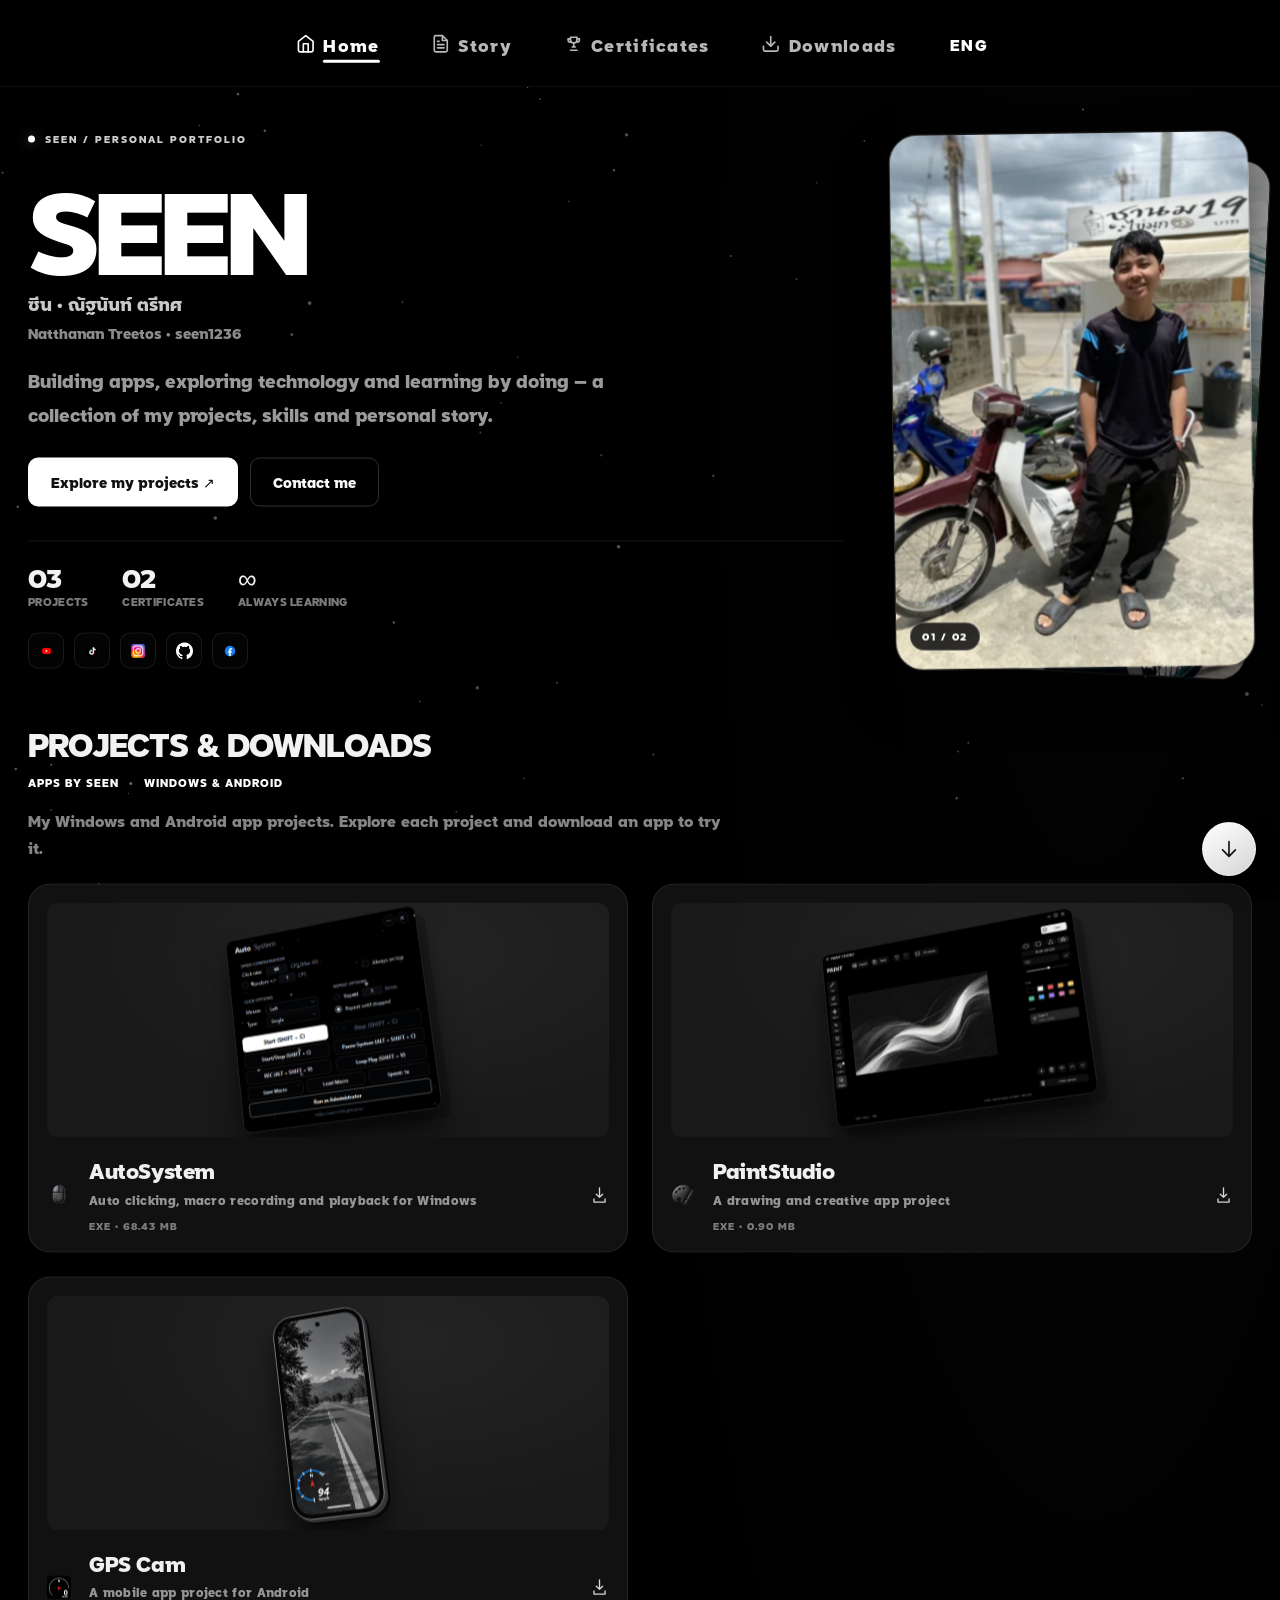
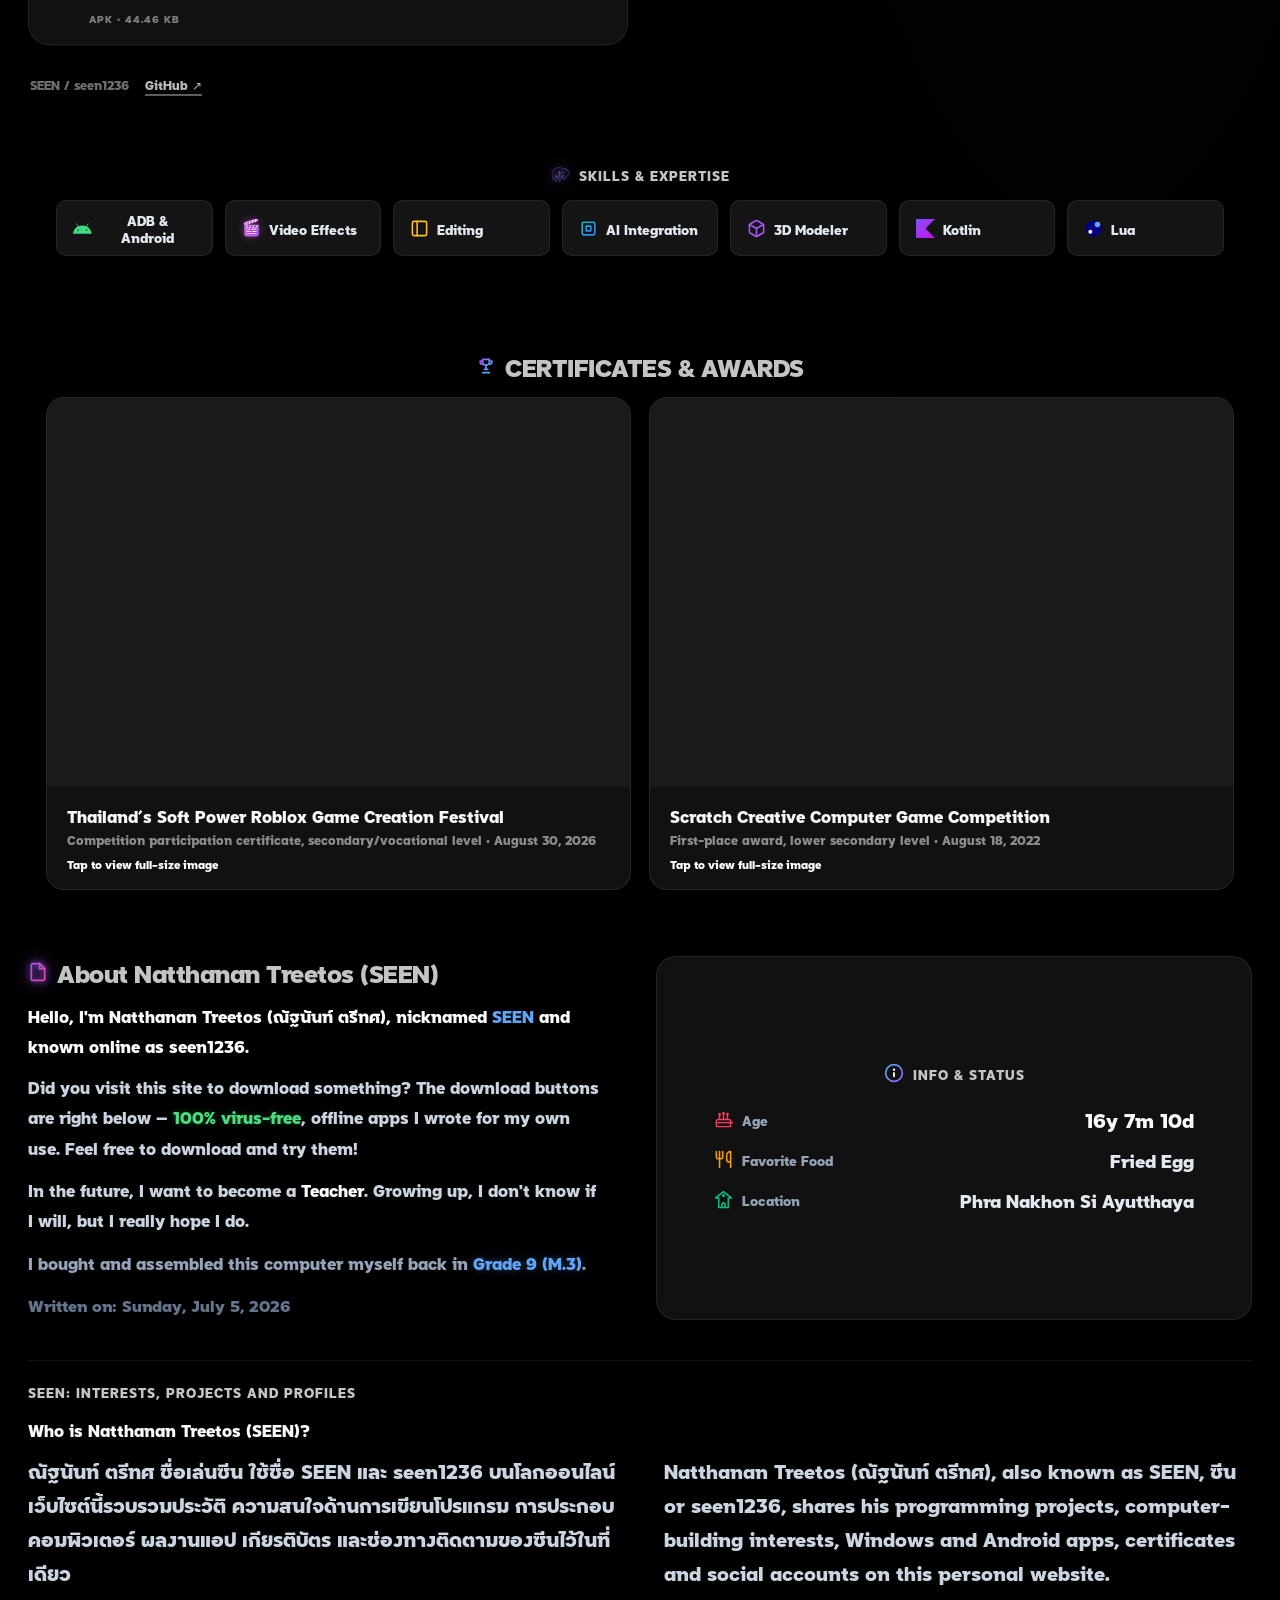
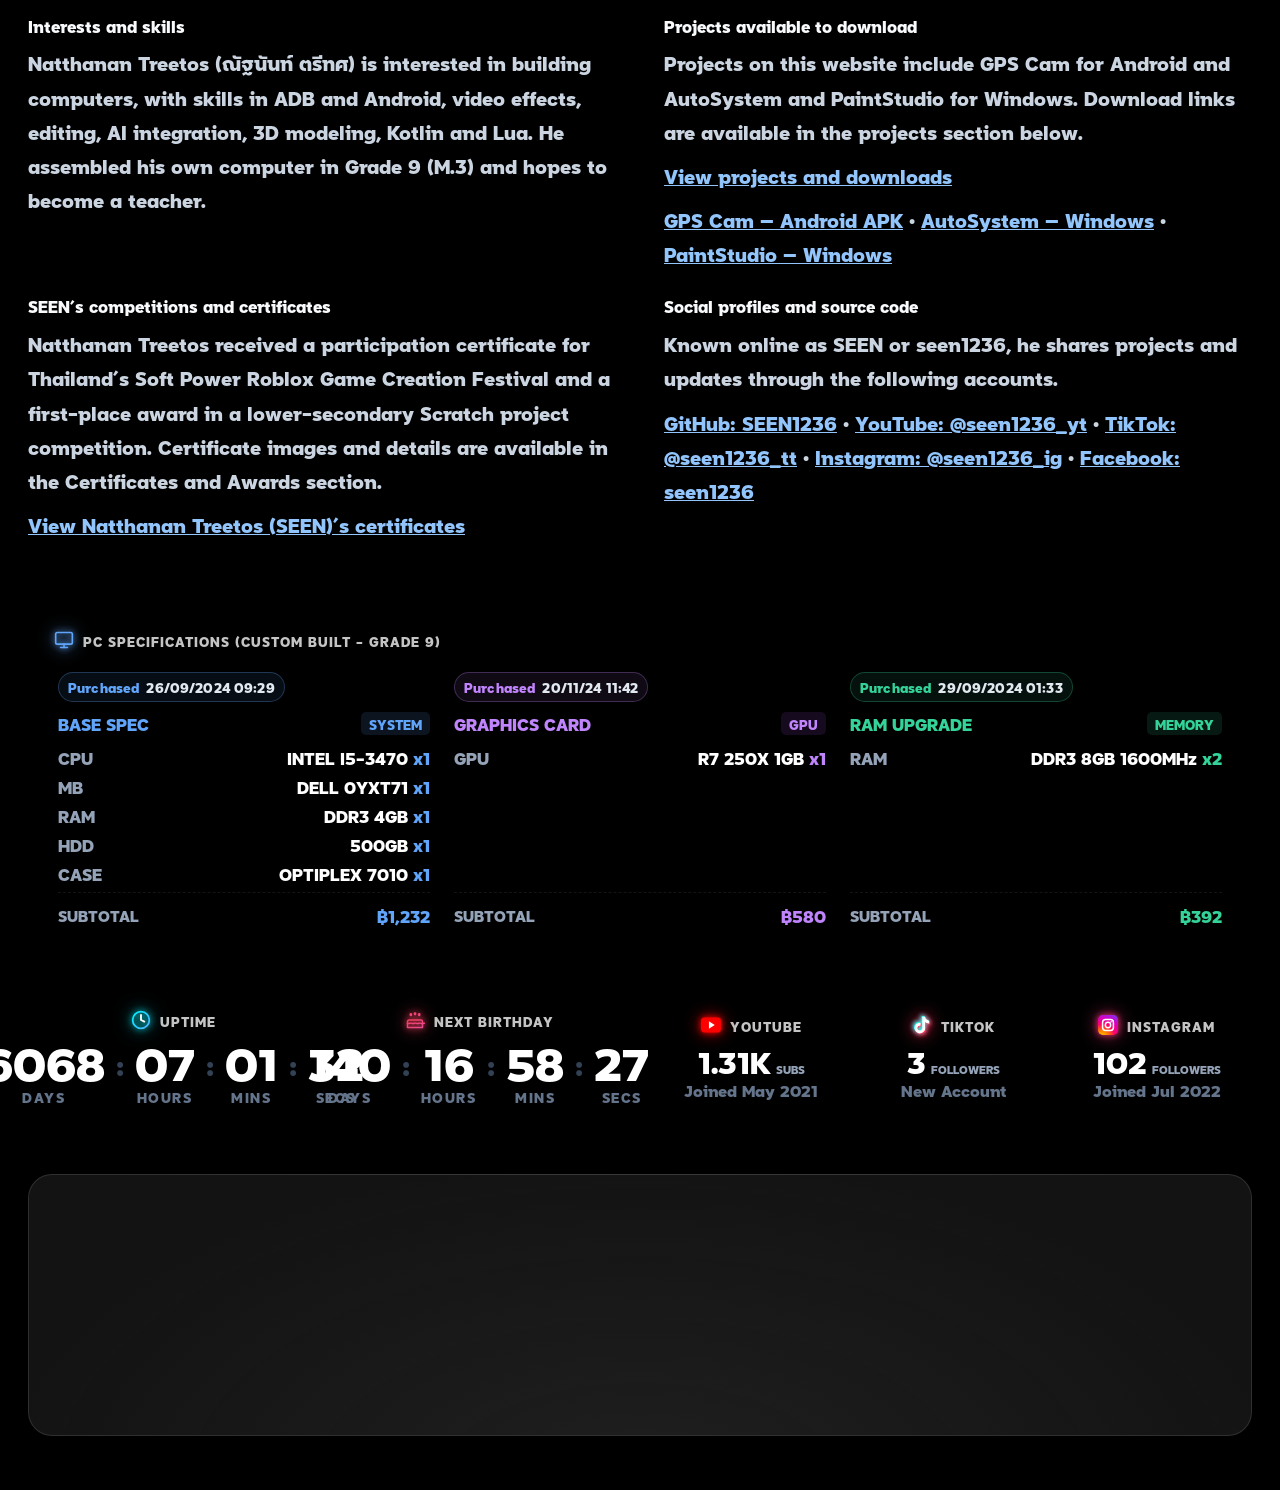
==== index.html @ 104f0c8d "UP" ====
<!DOCTYPE html>
<html lang="th">
<head>
<meta charset="UTF-8">
<meta name="viewport" content="width=device-width,initial-scale=1.0">
<link rel="preload" href="FC-Mittraphap.woff2?fresh=114" as="font" type="font/woff2" crossorigin>
<link rel="preload" href="1778995068748.webp?fresh=114" as="image" type="image/webp" fetchpriority="high">
<script defer src="website-runtime.js?v=shuffle-2500-1"></script>
<script defer src="ui-polish.js?v=site-20261015-3"></script>
<script>
document.documentElement.classList.add('page-loading');
if('scrollRestoration' in history) history.scrollRestoration = 'manual';
// Remove only this website's old preference and cache namespaces.
try{ localStorage.removeItem('user_lang'); }catch(e){}
window.__seenCacheCleanup = (async function(){
    if('serviceWorker' in navigator){
        var workerURL = new URL('sw.js', location.href);
        var registrations = await navigator.serviceWorker.getRegistrations();
        await Promise.all(registrations.map(function(registration){
            var worker = registration.active || registration.waiting || registration.installing;
            if(worker && new URL(worker.scriptURL).pathname === workerURL.pathname){
                // The replacement worker claims old clients, deletes its caches,
                // then unregisters itself. New visitors never install a worker.
                return registration.update().catch(function(){ return registration.unregister(); });
            }
        }));
    }
    if('caches' in window){
        var keys = await caches.keys();
        await Promise.all(keys.filter(function(key){ return /^seen-v\d+$/.test(key); }).map(function(key){ return caches.delete(key); }));
    }
})().catch(function(){});
// Fail open if JavaScript cannot finish: never leave the content invisible.
window.__seenRevealFallback = setTimeout(function(){
    document.documentElement.classList.remove('page-loading');
    document.querySelectorAll('img[data-section-src]').forEach(function(img){
        img.src = img.getAttribute('data-section-src');
        img.removeAttribute('data-section-src');
    });
}, 8000);
</script>
<title>SEEN | ณัฐนันท์ ตรีทศ (Natthanan Treetos / seen1236)</title>
<meta name="description" content="เว็บไซต์ของ SEEN (ซีน / seen1236) — ณัฐนันท์ ตรีทศ (Natthanan Treetos) รวมผลงาน AutoSystem, PaintStudio, GPS Cam เรื่องราว เกียรติบัตร และช่องทางติดตาม">
<meta name="author" content="ณัฐนันท์ ตรีทศ (Natthanan Treetos / SEEN)">
<meta name="robots" content="index,follow,max-image-preview:large">
<meta name="theme-color" content="#000000">
<meta name="application-name" content="SEEN">
<link rel="canonical" href="https://s.jirayu.net/">
<meta property="og:type" content="website">
<meta property="og:url" content="https://s.jirayu.net/">
<meta property="og:locale" content="th_TH">
<meta property="og:locale:alternate" content="en_US">
<meta property="og:title" content="SEEN (ซีน / seen1236) — ณัฐนันท์ ตรีทศ | ผลงานและดาวน์โหลด">
<meta property="og:description" content="เว็บไซต์ของ SEEN (ซีน / seen1236) — ณัฐนันท์ ตรีทศ (Natthanan Treetos) รวมผลงาน AutoSystem, PaintStudio, GPS Cam เรื่องราว เกียรติบัตร และช่องทางติดตาม">
<meta property="og:image" content="https://s.jirayu.net/1778995068748.webp">
<meta property="og:image:alt" content="SEEN (ซีน / seen1236) — ณัฐนันท์ ตรีทศ">
<meta property="og:site_name" content="SEEN">
<meta name="twitter:card" content="summary_large_image">
<meta name="twitter:title" content="SEEN (ซีน / seen1236) — ณัฐนันท์ ตรีทศ | ผลงานและดาวน์โหลด">
<meta name="twitter:description" content="เว็บไซต์ของ SEEN (ซีน / seen1236) — ณัฐนันท์ ตรีทศ (Natthanan Treetos) รวมผลงาน AutoSystem, PaintStudio, GPS Cam เรื่องราว เกียรติบัตร และช่องทางติดตาม">
<meta name="twitter:image" content="https://s.jirayu.net/1778995068748.webp">
<meta name="twitter:image:alt" content="SEEN (ซีน / seen1236) — ณัฐนันท์ ตรีทศ">
<script type="application/ld+json">
{
  "@context": "https://schema.org",
  "@graph": [
    {
      "@type": "WebSite",
      "@id": "https://s.jirayu.net/#website",
      "url": "https://s.jirayu.net/",
      "name": "SEEN",
      "alternateName": ["ซีน", "seen1236"],
      "inLanguage": ["th", "en"],
      "publisher": {"@id": "https://s.jirayu.net/#person"}
    },
    {
      "@type": "ProfilePage",
      "@id": "https://s.jirayu.net/#profile",
      "url": "https://s.jirayu.net/",
      "name": "SEEN (ซีน / seen1236) — ณัฐนันท์ ตรีทศ",
      "inLanguage": ["th", "en"],
      "isPartOf": {"@id": "https://s.jirayu.net/#website"},
      "mainEntity": {"@id": "https://s.jirayu.net/#person"},
      "description": "ประวัติและผลงานของ ณัฐนันท์ ตรีทศ (Natthanan Treetos) หรือซีน SEEN / seen1236 พร้อมแอป Windows และ Android เกียรติบัตร และบัญชีโซเชียล",
      "dateModified": "2026-10-09T19:58:40+07:00",
      "hasPart": {"@id": "https://s.jirayu.net/#works"}
    },
    {
      "@type": "Person",
      "@id": "https://s.jirayu.net/#person",
      "name": "ณัฐนันท์ ตรีทศ",
      "givenName": "ณัฐนันท์",
      "familyName": "ตรีทศ",
      "alternateName": ["Natthanan Treetos", "ซีน", "SEEN", "seen1236"],
      "identifier": "seen1236",
      "url": "https://s.jirayu.net/",
      "image": "https://s.jirayu.net/1778995068748.webp",
      "description": "ผู้สร้างผลงานเขียนโปรแกรมและแอปออฟไลน์ สนใจการประกอบคอมพิวเตอร์และเทคโนโลยี",
      "knowsAbout": ["การประกอบคอมพิวเตอร์", "ADB", "Android", "Video Effects", "Editing", "AI Integration", "3D Modeling", "Kotlin", "Lua"],
      "hasCredential": [
        {"@type":"EducationalOccupationalCredential","name":"Thailand's Soft Power Roblox Game Creation Festival","credentialCategory":"เกียรติบัตรเข้าร่วมการแข่งขัน","dateCreated":"2026-08-30"},
        {"@type":"EducationalOccupationalCredential","name":"การแข่งขันสร้างชิ้นงานด้วยโปรแกรม Scratch งานวันวิทยาศาสตร์ 2565","credentialCategory":"รางวัลชนะเลิศ ระดับชั้นมัธยมศึกษาตอนต้น","dateCreated":"2022-08-18"}
      ],
      "mainEntityOfPage": {"@id": "https://s.jirayu.net/#profile"},
      "sameAs": [
        "https://github.com/SEEN1236",
        "https://www.youtube.com/@seen1236_yt",
        "https://www.tiktok.com/@seen1236_tt",
        "https://www.instagram.com/seen1236_ig/",
        "https://www.facebook.com/seen1236"
      ]
    }
    ,{
      "@type": "ItemList",
      "@id": "https://s.jirayu.net/#works",
      "name": "ผลงานและดาวน์โหลดของ SEEN (ซีน) — ณัฐนันท์ ตรีทศ",
      "numberOfItems": 3,
      "itemListElement": [
        {"@type":"ListItem","position":1,"item":{"@type":"SoftwareApplication","@id":"https://s.jirayu.net/#gps-cam","name":"GPS Cam","url":"https://s.jirayu.net/#gps-cam","operatingSystem":"Android","creator":{"@id":"https://s.jirayu.net/#person"}}},
        {"@type":"ListItem","position":2,"item":{"@type":"SoftwareApplication","@id":"https://s.jirayu.net/#autosystem","name":"AutoSystem","url":"https://s.jirayu.net/#autosystem","operatingSystem":"Windows","creator":{"@id":"https://s.jirayu.net/#person"}}},
        {"@type":"ListItem","position":3,"item":{"@type":"SoftwareApplication","@id":"https://s.jirayu.net/#paintstudio","name":"PaintStudio","url":"https://s.jirayu.net/#paintstudio","operatingSystem":"Windows","creator":{"@id":"https://s.jirayu.net/#person"}}}
      ]
    }
  ]
}
</script>
<link rel="manifest" href="manifest.json?fresh=114">
<link rel="icon" type="image/webp" href="icon-192.webp?fresh=114">
<link rel="apple-touch-icon" href="icon-192.webp?fresh=114">
<link rel="stylesheet" href="site.css?v=shuffle-2500-1">
<noscript><style>img[data-section-src]{display:none!important;}html.page-loading .bento > .item,html.page-loading .bento > .footer{opacity:1;transform:none;pointer-events:auto;}</style></noscript>
<link rel="stylesheet" href="interactions.css?v=site-20261015-3">
<script defer src="section-navigation.js?v=site-20261015-3"></script>
</head>
<body>

<div class="scroll-progress-track" aria-hidden="true"><span class="scroll-progress-bar" id="scroll-progress-bar"></span></div>

<!-- LEFT NAVIGATION BAR (HOME, STORY, DOWNLOADS) -->
<header class="site-header">
<div class="site-header-inner">
<nav class="nav-pill-wrap" id="nav-pill-wrap" aria-label="Main Navigation">
  <button type="button" class="nav-btn active" id="btn-nav-home" onclick="scrollToSection('hero-section')" title="หน้าหลัก">
    <svg viewBox="0 0 24 24" fill="none" stroke-width="2" stroke-linecap="round" stroke-linejoin="round"><path d="M3 9l9-7 9 7v11a2 2 0 0 1-2 2H5a2 2 0 0 1-2-2z"></path><polyline points="9 22 9 12 15 12 15 22"></polyline></svg>
    <span id="t-nav-home" data-i18n="navHome">หน้าหลัก</span>
  </button>
  <button type="button" class="nav-btn" id="btn-nav-story" onclick="scrollToSection('story-section')" title="เรื่องราว">
    <svg viewBox="0 0 24 24" fill="none" stroke-width="2" stroke-linecap="round" stroke-linejoin="round"><path d="M14 2H6a2 2 0 0 0-2 2v16a2 2 0 0 0 2 2h12a2 2 0 0 0 2-2V8z"></path><polyline points="14 2 14 8 20 8"></polyline><line x1="16" y1="13" x2="8" y2="13"></line><line x1="16" y1="17" x2="8" y2="17"></line><polyline points="10 9 9 9 8 9"></polyline></svg>
    <span id="t-nav-story" data-i18n="navStory">เรื่องราว</span>
  </button>
  <button type="button" class="nav-btn nav-btn-cert" id="btn-nav-certificates" onclick="scrollToSection('certificates-section')" title="เกียรติบัตร">
    <svg viewBox="0 0 24 24" fill="none" stroke-width="2" stroke-linecap="round" stroke-linejoin="round"><path d="M8 4h8v3a4 4 0 0 1-8 0V4z"></path><path d="M8 6H5v1a3 3 0 0 0 3 3m8-4h3v1a3 3 0 0 1-3 3M12 11v5m-4 4h8m-6-4h4"></path></svg>
    <span class="nav-cert-label" id="t-nav-certificates" data-i18n="navCertificates">เกียรติบัตร</span>
  </button>
  <button type="button" class="nav-btn" id="btn-nav-dl" onclick="scrollToSection('downloads-section')" title="ดาวน์โหลด">
    <svg viewBox="0 0 24 24" fill="none" stroke-width="2" stroke-linecap="round" stroke-linejoin="round"><path d="M21 15v4a2 2 0 0 1-2 2H5a2 2 0 0 1-2-2v-4"></path><polyline points="7 10 12 15 17 10"></polyline><line x1="12" y1="15" x2="12" y2="3"></line></svg>
    <span id="t-nav-dl" data-i18n="navDownload">ดาวน์โหลด</span>
  </button>
  <span class="nav-active-line" aria-hidden="true"></span>
</nav>

<!-- One button displays the current language and toggles to the other. -->
<div class="lang-switch-wrap" id="lang-switch" role="group" aria-label="Language Selector">
  <button type="button" class="lang-btn active" id="btn-lang-toggle" onclick="toggleLanguage(this)" aria-label="Language: English. Switch to Thai" title="Switch to Thai">ENG</button>
</div>
</div>
</header>
<canvas id="space-stars-canvas" style="position:fixed;top:0;left:0;right:0;bottom:0;width:100%;height:100%;pointer-events:none;z-index:1;" aria-hidden="true"></canvas>
<svg style="position:absolute;width:0;height:0;overflow:hidden;" aria-hidden="true">
<defs>
<linearGradient id="uptime-grad" x1="0%" y1="0%" x2="100%" y2="100%"><stop offset="0%" stop-color="#00f2fe"/><stop offset="100%" stop-color="#4facfe"/></linearGradient>
<linearGradient id="bday-grad" x1="0%" y1="0%" x2="100%" y2="100%"><stop offset="0%" stop-color="#f43f5e"/><stop offset="100%" stop-color="#ec4899"/></linearGradient>
<linearGradient id="skills-grad" x1="0%" y1="0%" x2="100%" y2="100%"><stop offset="0%" stop-color="#a855f7"/><stop offset="100%" stop-color="#38bdf8"/></linearGradient>
<linearGradient id="dl-hdr-grad" x1="0%" y1="0%" x2="100%" y2="100%"><stop offset="0%" stop-color="#00f2fe"/><stop offset="100%" stop-color="#10b981"/></linearGradient>
<linearGradient id="note-grad" x1="0%" y1="0%" x2="100%" y2="100%"><stop offset="0%" stop-color="#a855f7"/><stop offset="100%" stop-color="#ec4899"/></linearGradient>
<linearGradient id="info-hdr-grad" x1="0%" y1="0%" x2="100%" y2="100%"><stop offset="0%" stop-color="#38bdf8"/><stop offset="100%" stop-color="#a855f7"/></linearGradient>
<linearGradient id="vfx-grad" x1="0%" y1="0%" x2="100%" y2="100%"><stop offset="0%" stop-color="#ec4899"/><stop offset="100%" stop-color="#8b5cf6"/></linearGradient>
<linearGradient id="ai-grad" x1="0%" y1="0%" x2="100%" y2="100%"><stop offset="0%" stop-color="#06b6d4"/><stop offset="100%" stop-color="#3b82f6"/></linearGradient>
<linearGradient id="kotlin-grad" x1="0%" y1="0%" x2="100%" y2="100%"><stop offset="0%" stop-color="#7F52FF"/><stop offset="100%" stop-color="#C711E1"/></linearGradient>
<radialGradient id="ig-stat-grad" cx="20%" cy="110%" r="130%"><stop offset="0%" stop-color="#ffd600"/><stop offset="25%" stop-color="#ff7a00"/><stop offset="50%" stop-color="#ff0169"/><stop offset="75%" stop-color="#d300c5"/><stop offset="100%" stop-color="#7638fa"/></radialGradient>
</defs>
</svg>

<main class="bento" aria-label="SEEN Portfolio">
<!-- 1. PROFILE HERO -->
<div class="item col-4 profile-card portfolio-hero" id="hero-section">
<div class="profile-wrap">
<div class="avatar" role="button" tabindex="0" aria-label="ดูภาพโปรไฟล์ขนาดเต็ม" onclick="openAvatar()" onkeydown="if(event.key==='Enter'||event.key===' '){event.preventDefault();openAvatar();}">
<img class="avatar-slide active" src="1778995068748.webp?fresh=114" alt="ณัฐนันท์ ตรีทศ (SEEN / seen1236) — Natthanan Treetos" width="360" height="480" fetchpriority="high" decoding="async">
<img class="avatar-slide" src="1781878817675.webp?fresh=114" alt="ภาพโปรไฟล์อีกภาพของ ณัฐนันท์ ตรีทศ (ซีน)" width="360" height="480" fetchpriority="low" decoding="async">
</div>
<div class="profile-info">
<p class="portfolio-eyebrow"><span class="portfolio-status-dot" aria-hidden="true"></span> SEEN / PERSONAL PORTFOLIO</p>
<h1>SEEN <span class="profile-name" lang="th">ซีน · ณัฐนันท์ ตรีทศ</span><span class="profile-name" lang="en">Natthanan Treetos · seen1236</span></h1>
<div class="sub" lang="en">Natthanan <span>Treetos</span></div>
<p class="profile-handle">@seen1236</p>
<p class="portfolio-intro" data-i18n="portfolioIntro">สร้างแอป ทดลองเทคโนโลยี และเรียนรู้ผ่านการลงมือทำ — รวมผลงาน ทักษะ และเรื่องราวของผมไว้ที่นี่</p>
<div class="portfolio-actions"><a href="#downloads-section" data-i18n="portfolioWorkAction">ดูผลงานของผม ↗</a><a href="#contact-section" data-i18n="portfolioContactAction">ติดต่อผม</a></div>
<div class="portfolio-facts"><span><strong>03</strong><small data-i18n="portfolioProjectsLabel">โปรเจกต์</small></span><span><strong>02</strong><small data-i18n="portfolioAwardsLabel">เกียรติบัตร</small></span><span><strong>∞</strong><small data-i18n="portfolioLearningLabel">เรียนรู้เสมอ</small></span></div>
</div>
<div class="social-strip">
<div class="social-row">
<a class="social-link" href="https://www.youtube.com/@seen1236_yt" target="_blank" rel="me noopener noreferrer" title="YouTube @seen1236_yt"><img src="youtube.webp?fresh=114" alt="YouTube @seen1236_yt" width="24" height="24" decoding="async"></a>
<a class="social-link" href="https://www.tiktok.com/@seen1236_tt" target="_blank" rel="me noopener noreferrer" title="TikTok @seen1236_tt"><img src="tiktok.webp?fresh=114" alt="TikTok @seen1236_tt" width="24" height="24" decoding="async"></a>
<a class="social-link" href="https://www.instagram.com/seen1236_ig/" target="_blank" rel="me noopener noreferrer" title="Instagram @seen1236_ig"><img src="Instagram.webp?fresh=114" alt="Instagram @seen1236_ig" width="24" height="24" decoding="async"></a>
</div>
<div class="social-row">
<a class="social-link" href="https://github.com/SEEN1236" target="_blank" rel="me noopener noreferrer" title="GitHub SEEN1236"><img src="github.webp?fresh=114" alt="GitHub SEEN1236" width="24" height="24" decoding="async"></a>
<a class="social-link" href="https://www.facebook.com/seen1236" target="_blank" rel="me noopener noreferrer" title="Facebook seen1236"><img src="facebook.webp?fresh=114" alt="Facebook seen1236" width="24" height="24" decoding="async"></a>
</div>
</div>
</div>
</div>

<!-- 2. INFO & STATUS -->
<div class="item col-2" id="info-section" style="justify-content:center;">
<h2 class="item-label">
<svg viewBox="0 0 24 24" fill="none" stroke-width="2" stroke-linecap="round" stroke-linejoin="round">
<circle cx="12" cy="12" r="10" stroke="url(#info-hdr-grad)"></circle>
<line x1="12" y1="16" x2="12" y2="12" stroke="#fff" stroke-width="2.2"></line>
<line x1="12" y1="8" x2="12.01" y2="8" stroke="#fff" stroke-width="2.8"></line>
</svg>
<span id="t-info-hdr">INFO & STATUS</span>
</h2>
<div class="bio-list">
<div class="bio-item">
<span class="bio-key">
<svg viewBox="0 0 24 24" fill="none" stroke="#f43f5e" stroke-width="1.8" stroke-linecap="round" stroke-linejoin="round">
<path d="M3 21h18v-7a2 2 0 0 0-2-2H5a2 2 0 0 0-2 2v7z"/>
<path d="M3 16c2 1 3.5-1 5.5 0s3.5-1 5.5 0 3.5-1 5.5 0 3.5-1 4.5 0"/>
<line x1="7" y1="12" x2="7" y2="7"/>
<line x1="12" y1="12" x2="12" y2="6"/>
<line x1="17" y1="12" x2="17" y2="7"/>
<path d="M7 4.5c.5 0 .8.3.8.8 0 .8-.8 1.4-.8 1.4s-.8-.6-.8-1.4c0-.5.3-.8.8-.8z" fill="#f43f5e"/>
<path d="M12 3.5c.5 0 .8.3.8.8 0 .8-.8 1.4-.8 1.4s-.8-.6-.8-1.4c0-.5.3-.8.8-.8z" fill="#f43f5e"/>
<path d="M17 4.5c.5 0 .8.3.8.8 0 .8-.8 1.4-.8 1.4s-.8-.6-.8-1.4c0-.5.3-.8.8-.8z" fill="#f43f5e"/>
</svg>
<span id="t-age-lbl">Age</span>
</span>
<span class="val" id="my-age">16y</span>
</div>
<div class="bio-item">
<span class="bio-key">
<svg viewBox="0 0 24 24" fill="none" stroke="#f59e0b" stroke-width="2" stroke-linecap="round" stroke-linejoin="round"><path d="M3 2v7c0 1.1.9 2 2 2h4a2 2 0 0 0 2-2V2"></path><path d="M7 2v20"></path><path d="M21 15V2v0a5 5 0 0 0-5 5v6c0 1.1.9 2 2 2h3Zm0 0v7"></path></svg>
<span id="t-food-lbl">Food</span>
</span>
<span class="val status-val" id="t-food-val">Fried Egg</span>
</div>
<div class="bio-item">
<span class="bio-key">
<svg viewBox="0 0 24 24" fill="none" stroke="#10b981" stroke-width="2" stroke-linecap="round" stroke-linejoin="round"><path d="M14 22v-4a2 2 0 0 0-2-2v0a2 2 0 0 0-2 2v4"></path><path d="M18 10h4L12 2 2 10h4v12h12V10z"></path><circle cx="12" cy="7" r="1"></circle></svg>
<span id="t-present-lbl">Present</span>
</span>
<span class="val status-val" id="t-present-val">
พระนครศรีอยุธยา
</span>
</div>
</div>
</div>

<!-- 3. UPTIME & NEXT BIRTHDAY -->
<div class="item col-4" id="personal-status-section">
<div class="timers-wrapper">
<div class="timer-block">
<div class="item-label" style="justify-content:center;margin-bottom:8px;">
<svg class="uptime-icon" viewBox="0 0 24 24" fill="none" stroke-width="2.2" stroke-linecap="round" stroke-linejoin="round">
<circle cx="12" cy="12" r="10" stroke="url(#uptime-grad)"></circle>
<polyline points="12 6 12 12 16 14" stroke="#fff" stroke-width="2.2"></polyline>
</svg>
<span id="t-uptime-hdr">UPTIME</span>
</div>
<div class="timer-grid">
<div class="timer-unit"><div class="timer-num" id="u-days">0000</div><div class="timer-label" data-i18n="days">DAYS</div></div>
<div class="timer-sep">:</div>
<div class="timer-unit"><div class="timer-num" id="u-hours">00</div><div class="timer-label" data-i18n="hours">HOURS</div></div>
<div class="timer-sep">:</div>
<div class="timer-unit"><div class="timer-num" id="u-mins">00</div><div class="timer-label" data-i18n="mins">MINS</div></div>
<div class="timer-sep">:</div>
<div class="timer-unit"><div class="timer-num" id="u-secs">00</div><div class="timer-label" data-i18n="secs">SECS</div></div>
</div>
</div>

<div class="timer-block">
<div class="item-label" style="justify-content:center;margin-bottom:8px;">
<svg class="bday-icon" viewBox="0 0 24 24" fill="none" stroke="url(#bday-grad)" stroke-width="1.8" stroke-linecap="round" stroke-linejoin="round">
<path d="M3 21h18v-7a2 2 0 0 0-2-2H5a2 2 0 0 0-2 2v7z"/>
<path d="M3 16c2 1 3.5-1 5.5 0s3.5-1 5.5 0 3.5-1 5.5 0 3.5-1 4.5 0"/>
<line x1="7" y1="12" x2="7" y2="7"/>
<line x1="12" y1="12" x2="12" y2="6"/>
<line x1="17" y1="12" x2="17" y2="7"/>
<path d="M7 4.5c.5 0 .8.3.8.8 0 .8-.8 1.4-.8 1.4s-.8-.6-.8-1.4c0-.5.3-.8.8-.8z" fill="url(#bday-grad)"/>
<path d="M12 3.5c.5 0 .8.3.8.8 0 .8-.8 1.4-.8 1.4s-.8-.6-.8-1.4c0-.5.3-.8.8-.8z" fill="url(#bday-grad)"/>
<path d="M17 4.5c.5 0 .8.3.8.8 0 .8-.8 1.4-.8 1.4s-.8-.6-.8-1.4c0-.5.3-.8.8-.8z" fill="url(#bday-grad)"/>
</svg>
<span id="t-bday-hdr">NEXT BIRTHDAY</span>
</div>
<div class="timer-grid">
<div class="timer-unit"><div class="timer-num" id="b-days">000</div><div class="timer-label">DAYS</div></div>
<div class="timer-sep">:</div>
<div class="timer-unit"><div class="timer-num" id="b-hours">00</div><div class="timer-label">HOURS</div></div>
<div class="timer-sep">:</div>
<div class="timer-unit"><div class="timer-num" id="b-mins">00</div><div class="timer-label">MINS</div></div>
<div class="timer-sep">:</div>
<div class="timer-unit"><div class="timer-num" id="b-secs">00</div><div class="timer-label">SECS</div></div>
</div>
</div>
</div>
</div>

<!-- 4. SKILLS & EXPERTISE -->
<div class="item col-4" id="skills-section">
<div class="item-label">
<svg class="skills-icon" viewBox="5.5 -0.5 72.5 72.5" fill="none" style="width:19px;height:19px;">
<path fill="url(#skills-grad)" fill-rule="evenodd" d="M 54.50,41.00 L 53.00,40.75 L 51.50,40.00 L 50.75,40.00 L 50.25,40.25 L 49.75,41.25 L 48.50,42.50 L 47.75,43.00 L 47.00,43.25 L 46.50,43.25 L 45.75,43.00 L 44.50,42.25 L 44.50,42.75 L 44.00,43.75 L 43.50,45.75 L 42.50,47.00 L 42.50,48.75 L 42.75,52.00 L 42.50,58.50 L 43.00,59.00 L 43.50,58.50 L 43.25,49.25 L 43.50,48.50 L 44.25,47.00 L 44.50,46.75 L 44.75,46.75 L 46.50,45.50 L 48.25,43.75 L 49.50,43.50 L 50.00,43.25 L 50.75,42.50 L 51.75,42.25 L 55.00,42.25 L 55.00,41.50 Z M 45.25,38.00 L 44.25,38.00 L 43.75,38.75 L 44.00,40.25 L 44.25,40.50 L 44.25,41.00 L 45.00,40.75 L 45.00,40.00 L 45.50,39.00 Z M 52.75,36.25 L 51.75,36.50 L 51.50,37.25 L 52.00,39.00 L 52.50,38.50 L 53.00,37.25 Z M 23.75,33.50 L 23.25,33.75 L 23.50,40.00 L 23.00,40.50 L 21.75,41.00 L 16.25,41.25 L 16.25,42.25 L 16.75,42.75 L 17.50,42.75 L 18.50,42.25 L 22.25,42.25 L 23.50,42.50 L 24.50,43.25 L 25.00,43.25 L 25.50,43.50 L 27.00,44.75 L 27.75,46.00 L 26.75,46.75 L 24.25,46.75 L 23.25,46.25 L 22.25,46.50 L 22.25,47.00 L 22.50,47.25 L 22.75,48.25 L 28.75,48.00 L 29.75,48.25 L 31.00,49.25 L 31.25,49.75 L 30.75,57.00 L 31.75,58.50 L 32.25,58.00 L 32.00,55.00 L 32.25,50.75 L 31.75,49.75 L 31.75,49.00 L 32.25,48.00 L 32.25,47.50 L 31.50,46.25 L 31.00,45.75 L 27.75,43.75 L 25.25,41.50 L 24.50,40.00 L 24.50,36.50 L 25.00,35.75 L 25.00,34.75 L 24.75,34.25 Z M 58.25,28.75 L 58.50,29.25 L 59.50,29.00 L 59.00,28.75 Z M 50.25,19.75 L 49.00,20.00 L 49.50,23.00 L 49.50,26.25 L 48.75,28.00 L 44.50,31.25 L 42.75,32.00 L 40.50,34.25 L 39.50,34.25 L 38.50,33.50 L 38.25,28.00 L 40.25,26.50 L 42.50,26.25 L 42.50,25.75 L 41.00,24.50 L 40.00,24.75 L 38.75,24.00 L 38.25,21.25 L 37.00,21.25 L 36.75,22.25 L 37.25,23.00 L 37.00,26.25 L 37.75,27.75 L 37.75,28.75 L 37.25,29.25 L 35.25,29.25 L 33.50,28.25 L 33.00,27.25 L 32.00,26.75 L 28.50,27.50 L 29.00,28.00 L 31.50,28.50 L 32.75,29.50 L 34.50,30.25 L 36.75,32.00 L 37.75,33.50 L 37.25,34.75 L 37.25,36.50 L 38.00,38.75 L 38.00,39.75 L 37.50,40.25 L 35.00,40.50 L 34.25,39.50 L 32.25,39.25 L 31.00,39.50 L 30.50,40.00 L 33.75,41.00 L 37.75,44.50 L 37.25,62.25 L 37.75,62.75 L 38.50,62.50 L 38.50,45.50 L 38.25,43.75 L 38.50,41.00 L 38.00,39.50 L 38.75,37.00 L 43.50,33.25 L 44.75,32.75 L 47.75,30.25 L 49.50,29.50 L 50.75,28.50 L 57.75,28.50 L 58.00,27.00 L 59.50,26.75 L 59.50,26.25 L 58.50,26.25 L 57.75,27.00 L 51.75,27.00 L 51.00,26.75 L 50.25,26.00 L 50.25,23.25 L 50.75,21.75 L 50.75,20.25 Z M 37.00,18.50 L 37.00,19.00 L 38.00,18.75 Z M 72.25,22.25 L 69.50,19.75 L 64.50,17.25 L 59.50,12.25 L 55.00,10.75 L 46.75,11.75 L 41.75,9.25 L 39.25,8.75 L 28.00,9.25 L 27.00,10.25 L 25.25,10.50 L 21.50,12.50 L 18.25,15.25 L 14.00,20.75 L 11.25,23.25 L 9.00,27.50 L 8.50,32.50 L 10.25,37.50 L 10.25,39.75 L 9.25,42.50 L 9.50,46.50 L 11.50,50.00 L 14.50,52.50 L 17.00,53.25 L 21.25,58.75 L 24.00,60.25 L 27.50,60.25 L 27.75,59.25 L 24.75,59.00 L 21.75,57.50 L 18.25,52.00 L 15.00,51.25 L 11.75,48.50 L 10.00,44.75 L 10.25,40.75 L 11.75,38.25 L 10.25,36.25 L 9.50,30.00 L 10.25,26.50 L 15.25,21.25 L 18.25,17.00 L 22.25,13.50 L 29.00,10.25 L 40.25,10.25 L 46.75,13.25 L 49.75,13.00 L 52.25,12.00 L 58.50,13.25 L 64.50,19.25 L 66.00,19.50 L 70.50,22.25 L 72.75,24.50 L 73.75,26.75 L 73.75,30.75 L 72.50,34.50 L 69.25,37.75 L 67.75,38.25 L 65.00,43.50 L 57.25,49.50 L 54.00,50.25 L 53.00,51.25 L 47.25,51.50 L 47.50,52.50 L 53.00,52.50 L 54.25,51.50 L 56.25,51.25 L 59.75,49.50 L 65.25,44.50 L 68.00,39.75 L 72.25,36.75 L 74.00,34.00 L 74.25,31.50 L 75.00,30.50 L 74.00,25.25 Z"/>
</svg>
<span id="t-skills-hdr">SKILLS & EXPERTISE</span>
</div>
<div class="tag-list">
<div class="tag">
<svg viewBox="0 0 24 24" fill="#3DDC84"><path d="M17.523 15.3414c-.5511 0-.9993-.4486-.9993-.9997s.4482-.9993.9993-.9993c.551 0 .9993.4482.9993.9993.0001.5511-.4482.9997-.9993.9997m-11.046 0c-.5511 0-.9993-.4486-.9993-.9997s.4482-.9993.9993-.9993c.5511 0 .9993.4482.9993.9993 0 .5511-.4482.9997-.9993.9997m11.4045-6.02l1.9973-3.4592a.416.416 0 00-.1521-.5676.416.416 0 00-.5676.1521l-2.0223 3.503C15.5896 8.411 13.849 8.125 12 8.125c-1.849 0-3.5896.286-5.1368.8247L4.8409 5.4467a.4161.4161 0 00-.5677-.1521.4157.4157 0 00-.1521.5676l1.9973 3.4592C2.6889 11.1867.3432 14.6589 0 18.761h24c-.3432-4.1021-2.6889-7.5743-6.1185-9.4396"/></svg>
ADB & Android
</div>
<div class="tag">
<svg viewBox="0 0 24 24" fill="none" style="filter:drop-shadow(0 0 4px rgba(217,70,239,0.5));">
<defs>
<linearGradient id="clapper-body-grad" x1="0" y1="0" x2="1" y2="1">
<stop offset="0%" stop-color="#d946ef"/>
<stop offset="100%" stop-color="#9333ea"/>
</linearGradient>
<linearGradient id="clapper-arm-grad" x1="0" y1="0" x2="1" y2="0">
<stop offset="0%" stop-color="#c026d3"/>
<stop offset="100%" stop-color="#e879f9"/>
</linearGradient>
</defs>
<rect x="3.5" y="10" width="17" height="11.5" rx="2" fill="url(#clapper-body-grad)" stroke="#f0abfc" stroke-width="0.8"/>
<line x1="6" y1="13" x2="10" y2="13" stroke="#ffffff" stroke-width="1.1" stroke-linecap="round"/>
<line x1="12" y1="13" x2="18" y2="13" stroke="#ffffff" stroke-width="1.1" stroke-linecap="round"/>
<line x1="6" y1="15.8" x2="11" y2="15.8" stroke="#ffffff" stroke-width="1.1" stroke-linecap="round"/>
<line x1="13" y1="15.8" x2="18" y2="15.8" stroke="#ffffff" stroke-width="1.1" stroke-linecap="round"/>
<line x1="6" y1="18.6" x2="18" y2="18.6" stroke="#ffffff" stroke-width="1.1" stroke-linecap="round"/>
<rect x="3" y="7.8" width="18" height="3" rx="0.8" fill="#9333ea" stroke="#f0abfc" stroke-width="0.6"/>
<path d="M7.5 7.8l-2 3M11.5 7.8l-2 3M15.5 7.8l-2 3M19.5 7.8l-2 3" stroke="#ffffff" stroke-width="1.2" stroke-linecap="round"/>
<g transform="rotate(-18 3.5 7.8)">
<rect x="3" y="4.8" width="18" height="3" rx="0.8" fill="url(#clapper-arm-grad)" stroke="#f0abfc" stroke-width="0.6"/>
<path d="M7.5 4.8l-2 3M11.5 4.8l-2 3M15.5 4.8l-2 3M19.5 4.8l-2 3" stroke="#ffffff" stroke-width="1.2" stroke-linecap="round"/>
<circle cx="4.5" cy="6.3" r="0.7" fill="#ffffff"/>
</g>
</svg>
Video Effects
</div>
<div class="tag">
<svg viewBox="0 0 24 24" fill="none" stroke="#fbbf24" stroke-width="2" stroke-linecap="round" stroke-linejoin="round"><rect x="3" y="3" width="18" height="18" rx="2" ry="2"></rect><line x1="9" y1="3" x2="9" y2="21"></line></svg>
Editing
</div>
<div class="tag">
<svg viewBox="0 0 24 24" fill="none" stroke="url(#ai-grad)" stroke-width="2" stroke-linecap="round" stroke-linejoin="round"><rect x="4" y="4" width="16" height="16" rx="2" ry="2"></rect><rect x="9" y="9" width="6" height="6"></rect><line x1="9" y1="1" x2="9" y2="4"></line><line x1="15" y1="1" x2="15" y2="4"></line><line x1="9" y1="20" x2="9" y2="23"></line><line x1="15" y1="20" x2="15" y2="23"></line><line x1="20" y1="9" x2="23" y2="9"></line><line x1="20" y1="14" x2="23" y2="14"></line><line x1="1" y1="9" x2="4" y2="9"></line><line x1="1" y1="14" x2="4" y2="14"></line></svg>
AI Integration
</div>
<div class="tag">
<svg viewBox="0 0 24 24" fill="none" stroke="#a855f7" stroke-width="2" stroke-linecap="round" stroke-linejoin="round"><path d="M21 16V8a2 2 0 0 0-1-1.73l-7-4a2 2 0 0 0-2 0l-7 4A2 2 0 0 0 3 8v8a2 2 0 0 0 1 1.73l7 4a2 2 0 0 0 2 0l7-4A2 2 0 0 0 21 16z"></path><polyline points="3.27 6.96 12 12.01 20.73 6.96"></polyline><line x1="12" y1="22.08" x2="12" y2="12"></line></svg>
3D Modeler
</div>
<div class="tag">
<svg viewBox="0 0 24 24" fill="none"><path d="M24 24H0V0h24L12 12Z" fill="url(#kotlin-grad)"/></svg>
Kotlin
</div>
<div class="tag">
<svg viewBox="0 0 24 24" fill="none"><circle cx="12" cy="12" r="10" fill="#000080" /><circle cx="17" cy="7" r="3.5" fill="#60a5fa" /><circle cx="8" cy="16" r="2.5" fill="#ffffff" /></svg>
Lua
</div>
</div>
</div>

<!-- 5. SOCIAL STATS ROW -->
<div class="col-4" id="social-section">
<div class="social-stats-grid">
<div class="item" style="padding:18px 12px;" role="button" tabindex="0" onclick="openLink('https://www.youtube.com/@seen1236_yt')" onkeydown="if(event.key==='Enter')openLink('https://www.youtube.com/@seen1236_yt')" title="ไปที่ YouTube @seen1236_yt">
<div class="stat-row">
<div class="item-label" style="justify-content:center;margin-bottom:8px;">
<svg width="22" height="17" viewBox="0 0 24 18" style="filter:drop-shadow(0 0 3px #FF0000) drop-shadow(0 0 8px rgba(255,0,0,0.6));"><rect width="24" height="18" rx="4.5" fill="#FF0000"/><polygon points="9.5,4.5 16.5,9 9.5,13.5" fill="#FFFFFF"/></svg>
YOUTUBE
</div>
<div class="stat-big">1.31K<span class="unit">SUBS</span></div>
<div class="stat-sub">Joined May 2021</div>
</div>
</div>

<div class="item" style="padding:18px 12px;" role="button" tabindex="0" onclick="openLink('https://www.tiktok.com/@seen1236_tt')" onkeydown="if(event.key==='Enter')openLink('https://www.tiktok.com/@seen1236_tt')" title="ไปที่ TikTok @seen1236_tt">
<div class="stat-row">
<div class="item-label" style="justify-content:center;margin-bottom:8px;">
<svg width="22" height="22" viewBox="0 0 24 24" style="filter:drop-shadow(-1px -1px 2px #25F4EE) drop-shadow(1px 1px 2px #FE2C55) drop-shadow(0 0 8px rgba(254,44,85,0.6));">
<path fill="#25F4EE" d="M19.59 6.69a4.83 4.83 0 0 1-3.77-4.25V2h-3.45v13.67a2.89 2.89 0 0 1-5.2 1.74 2.89 2.89 0 0 1 2.31-4.64 2.93 2.93 0 0 1 .88.13V9.4a6.84 6.84 0 0 0-1-.05A6.33 6.33 0 0 0 5 20.1a6.34 6.34 0 0 0 10.86-4.43v-7a8.16 8.16 0 0 0 4.77 1.52v-3.4a4.85 4.85 0 0 1-1.04-.1z" transform="translate(-0.8, -0.8)"/>
<path fill="#FE2C55" d="M19.59 6.69a4.83 4.83 0 0 1-3.77-4.25V2h-3.45v13.67a2.89 2.89 0 0 1-5.2 1.74 2.89 2.89 0 0 1 2.31-4.64 2.93 2.93 0 0 1 .88.13V9.4a6.84 6.84 0 0 0-1-.05A6.33 6.33 0 0 0 5 20.1a6.34 6.34 0 0 0 10.86-4.43v-7a8.16 8.16 0 0 0 4.77 1.52v-3.4a4.85 4.85 0 0 1-1.04-.1z" transform="translate(0.8, 0.8)"/>
<path fill="#FFFFFF" d="M19.59 6.69a4.83 4.83 0 0 1-3.77-4.25V2h-3.45v13.67a2.89 2.89 0 0 1-5.2 1.74 2.89 2.89 0 0 1 2.31-4.64 2.93 2.93 0 0 1 .88.13V9.4a6.84 6.84 0 0 0-1-.05A6.33 6.33 0 0 0 5 20.1a6.34 6.34 0 0 0 10.86-4.43v-7a8.16 8.16 0 0 0 4.77 1.52v-3.4a4.85 4.85 0 0 1-1.04-.1z"/>
</svg>
TIKTOK
</div>
<div class="stat-big">3<span class="unit" data-i18n="followers">FOLLOWERS</span></div>
<div class="stat-sub" id="t-tt-sub">New Account</div>
</div>
</div>

<div class="item" style="padding:18px 12px;" role="button" tabindex="0" onclick="openLink('https://www.instagram.com/seen1236_ig/')" onkeydown="if(event.key==='Enter')openLink('https://www.instagram.com/seen1236_ig/')" title="ไปที่ Instagram seen1236_ig">
<div class="stat-row">
<div class="item-label" style="justify-content:center;margin-bottom:8px;">
<svg width="22" height="22" viewBox="0 0 24 24" style="filter:drop-shadow(0 0 3px #E1306C) drop-shadow(0 0 8px rgba(225,48,108,0.6));">
<rect width="24" height="24" rx="6" fill="url(#ig-stat-grad)"/>
<rect x="5.5" y="5.5" width="13" height="13" rx="3.5" stroke="#ffffff" stroke-width="1.8" fill="none"/>
<circle cx="12" cy="12" r="3.2" stroke="#ffffff" stroke-width="1.8" fill="none"/>
<circle cx="15.8" cy="8.2" r="0.9" fill="#ffffff"/>
</svg>
INSTAGRAM
</div>
<div class="stat-big">102<span class="unit">FOLLOWERS</span></div>
<div class="stat-sub" id="t-ig-sub">Joined Jul 2022</div>
</div>
</div>
</div>
</div>

<!-- 6. NOTE & STORY -->
<div class="item col-2 note-card" id="story-section">
<h2 class="item-label" style="justify-content:flex-start;margin-bottom:14px;">
<svg class="note-icon" viewBox="0 0 24 24" fill="none" stroke="url(#note-grad)" stroke-width="2" stroke-linecap="round" stroke-linejoin="round"><path d="M14 2H6a2 2 0 0 0-2 2v16a2 2 0 0 0 2 2h12a2 2 0 0 0 2-2V8z"></path><polyline points="14 2 14 8 20 8"></polyline><line x1="16" y1="13" x2="8" y2="13"></line><line x1="16" y1="17" x2="8" y2="17"></line><polyline points="10 9 9 9 8 9"></polyline></svg>
<span id="t-note-hdr">เกี่ยวกับ ณัฐนันท์ ตรีทศ (SEEN)</span>
</h2>
<div>
<p id="t-note-p0" style="margin:0 0 10px 0;font-size:22.5px;font-weight:600;color:#ffffff;">สวัสดี ผมชื่อ ณัฐนันท์ ตรีทศ ชื่อเล่นซีน (<span style="color:#60a5fa;">SEEN</span>) ใช้ชื่อ seen1236 บนโลกออนไลน์</p>
<p id="t-note-p1" style="margin:0 0 12px 0;text-indent:1.5em;color:#cbd5e1;">คุณเข้ามาในเว็บนี้เพื่อโหลดอะไรหรือเปล่า? ข้างล่างนี้มีปุ่มดาวน์โหลดอยู่ — <span style="color:#4ade80;font-weight:500;text-shadow:0 0 6px rgba(74,222,128,0.35);">ไม่มีไวรัสแน่นอน</span> เป็นแอปออฟไลน์ 100% ผมเขียนไว้ใช้เอง แต่ถ้าเข้ามาเห็นก็ลองโหลดไปใช้ได้เลย</p>
<p id="t-note-p2" style="margin:0 0 12px 0;text-indent:1.5em;color:#cbd5e1;">ในอนาคตผมอยากเป็น <span style="color:#ffffff;font-weight:600;">ครู</span> ตอนโตขึ้นไม่รู้ว่าจะได้เป็นไหม แต่ขอให้ได้เป็นเถอะ</p>
<p id="t-note-p3" style="margin:0 0 14px 0;text-indent:1.5em;color:#94a3b8;">คอมพิวเตอร์เครื่องนี้ซื้อตอน <span style="color:#60a5fa;font-weight:600;text-shadow:0 0 8px rgba(96,165,250,0.4);">ม.3</span> มาประกอบเอง</p>
<div id="t-note-date" style="margin-top:10px;font-size:15.5px;color:#64748b;">เขียนเมื่อ: วันอาทิตย์ที่ 5 กรกฎาคม 2026</div>
</div>
</div>

<section class="item col-4 note-card" id="profile-details-section" aria-labelledby="profile-details-heading">
<h2 class="item-label" id="profile-details-heading" data-i18n="profileDetailsHeading">ความสนใจ ผลงาน และช่องทางของ SEEN</h2>
<div class="profile-summary">
<h3 id="seen-identity" data-i18n="profileIdentityHeading">ณัฐนันท์ ตรีทศ หรือ SEEN คือใคร?</h3>
<p lang="th">ณัฐนันท์ ตรีทศ ชื่อเล่นซีน ใช้ชื่อ SEEN และ seen1236 บนโลกออนไลน์ เว็บไซต์นี้รวบรวมประวัติ ความสนใจด้านการเขียนโปรแกรม การประกอบคอมพิวเตอร์ ผลงานแอป เกียรติบัตร และช่องทางติดตามของซีนไว้ในที่เดียว</p>
<p lang="en">Natthanan Treetos (ณัฐนันท์ ตรีทศ), also known as SEEN, ซีน or seen1236, shares his programming projects, computer-building interests, Windows and Android apps, certificates and social accounts on this personal website.</p>
<h3 data-i18n="profileSkillsHeading">ความสนใจและทักษะ</h3>
<p data-i18n="profileSkillsText">ณัฐนันท์ ตรีทศ (Natthanan Treetos) สนใจการประกอบคอมพิวเตอร์ และมีทักษะด้าน ADB และ Android, Video Effects, การตัดต่อ, AI Integration, การสร้างโมเดล 3D, Kotlin และ Lua โดยประกอบคอมพิวเตอร์ใช้เองตั้งแต่ ม.3 และมีความฝันอยากเป็นครู</p>
<h3 data-i18n="profileWorksHeading">ผลงานที่เปิดให้ดาวน์โหลด</h3>
<p data-i18n="profileWorksText">ผลงานในเว็บไซต์นี้ประกอบด้วย GPS Cam สำหรับ Android และ AutoSystem, PaintStudio สำหรับ Windows เลือกดาวน์โหลดได้จากส่วนผลงานด้านล่าง</p>
<p><a href="#downloads-section" data-i18n="profileWorksLink">ดูผลงานและไฟล์ดาวน์โหลด</a></p>
<p class="profile-project-links"><a href="#gps-cam">GPS Cam — Android APK</a> · <a href="#autosystem">AutoSystem — Windows</a> · <a href="#paintstudio">PaintStudio — Windows</a></p>
<h3 data-i18n="profileAwardsHeading">ผลงานการแข่งขันและเกียรติบัตรของซีน</h3>
<p data-i18n="profileAwardsText">เกียรติบัตรของ ณัฐนันท์ ตรีทศ ได้แก่การเข้าร่วม Thailand’s Soft Power Roblox Game Creation Festival และรางวัลชนะเลิศการแข่งขันสร้างชิ้นงานด้วยโปรแกรม Scratch ระดับมัธยมศึกษาตอนต้น ดูภาพเกียรติบัตรและรายละเอียดได้ในส่วนเกียรติบัตรและรางวัล</p>
<p><a href="#certificates-section" data-i18n="profileAwardsLink">ดูเกียรติบัตรของ ณัฐนันท์ ตรีทศ (SEEN)</a></p>
<h3 data-i18n="profileAccountsHeading">บัญชีโซเชียลและซอร์สโค้ด</h3>
<p data-i18n="profileAccountsText">ซีนใช้ชื่อ SEEN หรือ seen1236 บนโลกออนไลน์ ติดตามผลงานและเรื่องราวผ่านบัญชีต่อไปนี้</p>
<p><a href="https://github.com/SEEN1236" rel="me noopener noreferrer" target="_blank">GitHub: SEEN1236</a> · <a href="https://www.youtube.com/@seen1236_yt" rel="me noopener noreferrer" target="_blank">YouTube: @seen1236_yt</a> · <a href="https://www.tiktok.com/@seen1236_tt" rel="me noopener noreferrer" target="_blank">TikTok: @seen1236_tt</a> · <a href="https://www.instagram.com/seen1236_ig/" rel="me noopener noreferrer" target="_blank">Instagram: @seen1236_ig</a> · <a href="https://www.facebook.com/seen1236" rel="me noopener noreferrer" target="_blank">Facebook: seen1236</a></p>
</div>
</section>

<!-- 7. CERTIFICATES & AWARDS -->
<section class="item col-4 certificates-section" id="certificates-section" aria-labelledby="certificates-heading">
<h2 class="item-label" id="certificates-heading">
<svg viewBox="0 0 24 24" fill="none" stroke="url(#skills-grad)" stroke-width="2" stroke-linecap="round" stroke-linejoin="round"><path d="M8 4h8v3a4 4 0 0 1-8 0V4z"></path><path d="M8 6H5v1a3 3 0 0 0 3 3m8-4h3v1a3 3 0 0 1-3 3M12 11v5m-4 4h8m-6-4h4"></path></svg>
<span data-i18n="certificatesHdr">เกียรติบัตรและรางวัล</span>
</h2>
<div class="certificate-grid">
<button type="button" class="certificate-card" onclick="openCertificate('certificate-soft-power.webp?fresh=114', this.querySelector('img').alt)">
<div class="certificate-image-wrap"><img data-section-src="certificate-soft-power.webp?fresh=114" alt="เกียรติบัตร ณัฐนันท์ ตรีทศ เข้าร่วม Thailand's Soft Power Roblox Game Creation Festival" width="1315" height="930" loading="lazy" decoding="async"><noscript><img src="certificate-soft-power.webp?fresh=114" alt="เกียรติบัตร ณัฐนันท์ ตรีทศ เข้าร่วม Thailand's Soft Power Roblox Game Creation Festival" width="1315" height="930" loading="lazy" decoding="async"></noscript></div>
<div class="certificate-copy">
<div class="certificate-title" data-i18n="certificateSoftTitle">Thailand’s Soft Power Roblox Game Creation Festival</div>
<div class="certificate-meta" data-i18n="certificateSoftMeta">เกียรติบัตรเข้าร่วมการแข่งขัน ระดับมัธยมศึกษา/ปวช. · 30 สิงหาคม 2569</div>
<div class="certificate-open" data-i18n="certificateOpen">แตะเพื่อดูภาพขนาดเต็ม</div>
</div>
</button>
<button type="button" class="certificate-card" onclick="openCertificate('certificate-scratch.webp?fresh=114', this.querySelector('img').alt)">
<div class="certificate-image-wrap"><img data-section-src="certificate-scratch.webp?fresh=114" alt="เกียรติบัตร ณัฐนันท์ ตรีทศ รางวัลชนะเลิศการแข่งขันสร้างชิ้นงานด้วยโปรแกรม Scratch" width="1170" height="782" loading="lazy" decoding="async"><noscript><img src="certificate-scratch.webp?fresh=114" alt="เกียรติบัตร ณัฐนันท์ ตรีทศ รางวัลชนะเลิศการแข่งขันสร้างชิ้นงานด้วยโปรแกรม Scratch" width="1170" height="782" loading="lazy" decoding="async"></noscript></div>
<div class="certificate-copy">
<div class="certificate-title" data-i18n="certificateScratchTitle">การแข่งขันสร้างชิ้นงานด้วยโปรแกรม Scratch</div>
<div class="certificate-meta" data-i18n="certificateScratchMeta">รางวัลชนะเลิศ ระดับชั้นมัธยมศึกษาตอนต้น · 18 สิงหาคม 2565</div>
<div class="certificate-open" data-i18n="certificateOpen">แตะเพื่อดูภาพขนาดเต็ม</div>
</div>
</button>
</div>
</section>

<!-- 8. PC SPECIFICATIONS -->
<div class="item col-4 specs-section">
<h2 class="item-label" style="justify-content:flex-start;margin-bottom:16px;">
<svg viewBox="0 0 24 24" fill="none" stroke="#60a5fa" stroke-width="2" stroke-linecap="round" stroke-linejoin="round" style="width:20px;height:20px;filter:drop-shadow(0 0 3px #60a5fa) drop-shadow(0 0 8px rgba(96,165,250,0.6));"><rect x="2" y="3" width="20" height="14" rx="2"/><line x1="8" y1="21" x2="16" y2="21"/><line x1="12" y1="17" x2="12" y2="21"/></svg>
<span id="t-pc-hdr">PC SPECIFICATIONS (คอมประกอบเอง ม.3)</span>
</h2>
<div class="specs-grid">
<div class="spec-box">
<div class="spec-purchase-date" style="color:#60a5fa;"><span data-i18n="purchasedOn">ซื้อเมื่อ</span><time datetime="2024-09-26T09:29">26/09/2024 09:29</time></div>
<div style="font-size:16.5px;font-weight:600;color:#60a5fa;margin-bottom:12px;display:flex;justify-content:space-between;align-items:center;">
<span>BASE SPEC</span>
<span style="font-size:13px;background:rgba(96,165,250,0.12);padding:3px 8px;border-radius:5px;">SYSTEM</span>
</div>
<div style="display:flex;flex-direction:column;gap:8px;font-size:16.5px;flex-grow:1;">
<div style="display:flex;justify-content:space-between;"><span style="color:#94a3b8;">CPU</span> <span>INTEL I5-3470 <span style="color:#60a5fa;font-weight:600;">x1</span></span></div>
<div style="display:flex;justify-content:space-between;"><span style="color:#94a3b8;">MB</span> <span>DELL 0YXT71 <span style="color:#60a5fa;font-weight:600;">x1</span></span></div>
<div style="display:flex;justify-content:space-between;"><span style="color:#94a3b8;">RAM</span> <span>DDR3 4GB <span style="color:#60a5fa;font-weight:600;">x1</span></span></div>
<div style="display:flex;justify-content:space-between;"><span style="color:#94a3b8;">HDD</span> <span>500GB <span style="color:#60a5fa;font-weight:600;">x1</span></span></div>
<div style="display:flex;justify-content:space-between;"><span style="color:#94a3b8;">CASE</span> <span>OPTIPLEX 7010 <span style="color:#60a5fa;font-weight:600;">x1</span></span></div>
<div style="margin-top:auto;padding-top:12px;border-top:1px dashed rgba(255,255,255,0.08);display:flex;justify-content:space-between;"><span style="color:#94a3b8;font-size:15px;" data-i18n="subtotal">SUBTOTAL</span> <span style="color:#60a5fa;font-weight:600;">฿1,232</span></div>
</div>
</div>

<div class="spec-box">
<div class="spec-purchase-date" style="color:#c084fc;"><span data-i18n="purchasedOn">ซื้อเมื่อ</span><time datetime="2024-11-20T11:42">20/11/24 11:42</time></div>
<div style="font-size:16.5px;font-weight:600;color:#c084fc;margin-bottom:12px;display:flex;justify-content:space-between;align-items:center;">
<span>GRAPHICS CARD</span>
<span style="font-size:13px;background:rgba(168,85,247,0.12);padding:3px 8px;border-radius:5px;">GPU</span>
</div>
<div style="display:flex;flex-direction:column;gap:8px;font-size:16.5px;flex-grow:1;">
<div style="display:flex;justify-content:space-between;"><span style="color:#94a3b8;">GPU</span> <span>R7 250X 1GB <span style="color:#c084fc;font-weight:600;">x1</span></span></div>
<div style="margin-top:auto;padding-top:12px;border-top:1px dashed rgba(255,255,255,0.08);display:flex;justify-content:space-between;"><span style="color:#94a3b8;font-size:15px;" data-i18n="subtotal">SUBTOTAL</span> <span style="color:#c084fc;font-weight:600;">฿580</span></div>
</div>
</div>

<div class="spec-box">
<div class="spec-purchase-date" style="color:#34d399;"><span data-i18n="purchasedOn">ซื้อเมื่อ</span><time datetime="2024-09-29T01:33">29/09/2024 01:33</time></div>
<div style="font-size:16.5px;font-weight:600;color:#34d399;margin-bottom:12px;display:flex;justify-content:space-between;align-items:center;">
<span>RAM UPGRADE</span>
<span style="font-size:13px;background:rgba(52,211,153,0.12);padding:3px 8px;border-radius:5px;">MEMORY</span>
</div>
<div style="display:flex;flex-direction:column;gap:8px;font-size:16.5px;flex-grow:1;">
<div style="display:flex;justify-content:space-between;"><span style="color:#94a3b8;">RAM</span> <span>DDR3 8GB 1600MHz <span style="color:#34d399;font-weight:600;">x2</span></span></div>
<div style="margin-top:auto;padding-top:12px;border-top:1px dashed rgba(255,255,255,0.08);display:flex;justify-content:space-between;"><span style="color:#94a3b8;font-size:15px;" data-i18n="subtotal">SUBTOTAL</span> <span style="color:#34d399;font-weight:600;">฿392</span></div>
</div>
</div>
</div>
</div>

<!-- 9. DOWNLOADS HUB -->
<div class="item col-4" style="align-items:center;text-align:center;padding:26px 18px 8px;" id="downloads-section">
<h2 class="item-label" style="justify-content:center;margin-bottom:18px;gap:8px;">
<svg class="dl-icon" viewBox="0 0 24 24" fill="none" stroke-width="2.2" stroke-linecap="round" stroke-linejoin="round">
<path d="M12 3v10m-4-4 4 4 4-4" stroke="#fff" stroke-width="2.2"/>
<path d="M4 17v2a2 2 0 0 0 2 2h12a2 2 0 0 0 2-2v-2" stroke="url(#dl-hdr-grad)" stroke-width="2.2"/>
</svg>
<span id="t-dl-hdr">PROJECTS & DOWNLOADS</span>

</h2>
<p class="download-intro"><span>Apps by SEEN</span><span class="download-intro-divider" aria-hidden="true">·</span><span>Windows &amp; Android</span></p>
<p class="portfolio-section-copy" data-i18n="portfolioProjectsText">ผลงานแอปสำหรับ Windows และ Android ที่ผมสร้างขึ้น เลือกดูแต่ละโปรเจกต์และดาวน์โหลดไปลองใช้ได้</p>
<div class="download-platforms">
<section class="download-platform" aria-labelledby="windows-downloads-title">
<h3 class="download-platform-title" id="windows-downloads-title">
<span class="platform-logo" aria-hidden="true"><svg viewBox="0 0 24 24"><defs><linearGradient id="win11-blue" x1="3" y1="3" x2="21" y2="21" gradientUnits="userSpaceOnUse"><stop stop-color="#60cdff"/><stop offset=".48" stop-color="#1e9bff"/><stop offset="1" stop-color="#086bd8"/></linearGradient></defs><path fill="url(#win11-blue)" d="M3 3h8v8H3V3Zm10 0h8v8h-8V3ZM3 13h8v8H3v-8Zm10 0h8v8h-8v-8Z"/></svg></span>
<span>Windows <span class="platform-arch">(x64)</span></span>
</h3>
<div class="btn-group">
<a class="btn" id="autosystem" href="Auto%20System.exe" download="Auto System.exe" onclick="event.preventDefault();triggerDownload('Auto System.exe')">
<span class="project-preview preview-system"><img class="project-real-image" data-section-src="autosystem-preview.png?v=1" alt="หน้าตาโปรแกรม AutoSystem: ตั้งค่าคลิกอัตโนมัติ บันทึกและเล่นมาโคร" width="474" height="472" loading="lazy" decoding="async"><noscript><img class="project-real-image" src="autosystem-preview.png?v=1" alt="หน้าตาโปรแกรม AutoSystem" width="474" height="472" loading="lazy" decoding="async"></noscript></span>
<img data-section-src="exe.webp?fresh=114" alt="AutoSystem" width="22" height="22" loading="lazy" decoding="async"><noscript><img src="exe.webp?fresh=114" alt="AutoSystem" width="22" height="22" loading="lazy" decoding="async"></noscript>
<span class="download-file"><span class="download-name">AutoSystem</span><span class="project-description" data-i18n="portfolioAutoDescription">เครื่องมือคลิกอัตโนมัติ บันทึกและเล่นมาโครบน Windows</span><span class="download-meta">EXE · 68.43 MB</span></span>
<svg class="download-arrow" aria-hidden="true" viewBox="0 0 24 24" fill="none" stroke="currentColor" stroke-width="1.7" stroke-linecap="round" stroke-linejoin="round"><path d="M12 3v12m-4-4 4 4 4-4M5 17v4h14v-4"/></svg>
</a>
<a class="btn" id="paintstudio" href="PaintStudio.exe" download onclick="event.preventDefault();triggerDownload('PaintStudio.exe')">
<span class="project-preview preview-paint"><img class="project-real-image" data-section-src="paintstudio-preview-dark.webp?v=1" alt="ภาพพรีวิว PaintStudio โทนดำ พร้อมตัวอย่างงานวาดขาวเทา เครื่องมือ สี และเลเยอร์" width="1320" height="900" loading="lazy" decoding="async"><noscript><img class="project-real-image" src="paintstudio-preview-dark.webp?v=1" alt="หน้าตาโปรแกรม PaintStudio" width="1320" height="900" loading="lazy" decoding="async"></noscript></span>
<img data-section-src="paintapp-icon.webp?fresh=114" alt="PaintStudio" width="22" height="22" loading="lazy" decoding="async"><noscript><img src="paintapp-icon.webp?fresh=114" alt="PaintStudio" width="22" height="22" loading="lazy" decoding="async"></noscript>
<span class="download-file"><span class="download-name">PaintStudio</span><span class="project-description" data-i18n="portfolioPaintDescription">โปรเจกต์แอปวาดภาพและงานสร้างสรรค์</span><span class="download-meta">EXE · 0.90 MB</span></span>
<svg class="download-arrow" aria-hidden="true" viewBox="0 0 24 24" fill="none" stroke="currentColor" stroke-width="1.7" stroke-linecap="round" stroke-linejoin="round"><path d="M12 3v12m-4-4 4 4 4-4M5 17v4h14v-4"/></svg>
</a>
</div>
</section>
<section class="download-platform android" aria-labelledby="android-downloads-title">
<h3 class="download-platform-title" id="android-downloads-title">
<span class="platform-logo" aria-hidden="true"><svg viewBox="0 0 24 24" fill="currentColor"><path d="m17.6 6.7 1.8-3.1a.6.6 0 0 0-1-.6l-1.9 3.2a11.4 11.4 0 0 0-9 0L5.6 3a.6.6 0 0 0-1 .6l1.8 3.1A10.4 10.4 0 0 0 1 16h22a10.4 10.4 0 0 0-5.4-9.3ZM7 12.5a1 1 0 1 1 0-2 1 1 0 0 1 0 2Zm10 0a1 1 0 1 1 0-2 1 1 0 0 1 0 2Z"/></svg></span>
<span>Android <span class="platform-arch">arm64-v8a</span></span>
</h3>
<div class="btn-group">
<a class="btn" id="gps-cam" href="GPS%20Cam.apk" download="GPS Cam.apk" onclick="event.preventDefault();triggerDownload('GPS Cam.apk')">
<span class="project-preview preview-gps"><span class="gps-phone"><img class="project-real-image" data-section-src="gps-cam-mobile-portrait.webp?v=1" alt="ภาพจำลอง GPS Cam ขณะใช้งานบนมือถือ Android แนวตั้ง พร้อมหน้าปัด 94 km/h และเข็มทิศ" width="720" height="1560" loading="lazy" decoding="async"><noscript><img class="project-real-image" src="gps-cam-mobile-portrait.webp?v=1" alt="ภาพจำลอง GPS Cam บนมือถือ Android แนวตั้ง" width="720" height="1560" loading="lazy" decoding="async"></noscript></span></span>
<img data-section-src="apk.webp?fresh=114" alt="GPS Cam" style="border-radius:4px;" width="22" height="22" loading="lazy" decoding="async"><noscript><img src="apk.webp?fresh=114" alt="GPS Cam" style="border-radius:4px;" width="22" height="22" loading="lazy" decoding="async"></noscript>
<span class="download-file"><span class="download-name">GPS Cam</span><span class="project-description" data-i18n="portfolioGpsDescription">โปรเจกต์แอปสำหรับโทรศัพท์ Android</span><span class="download-meta">APK · 44.46 KB</span></span>
<svg class="download-arrow" aria-hidden="true" viewBox="0 0 24 24" fill="none" stroke="currentColor" stroke-width="1.7" stroke-linecap="round" stroke-linejoin="round"><path d="M12 3v12m-4-4 4 4 4-4M5 17v4h14v-4"/></svg>
</a>
</div>
</section>
<p class="download-source">SEEN / seen1236 <a href="https://github.com/SEEN1236" target="_blank" rel="noopener noreferrer">GitHub ↗</a></p>
</div>
</div>

<!-- 9. FOOTER -->
<footer class="footer portfolio-contact" id="contact-section">
<h2 data-i18n="portfolioContactHeading">ติดต่อ & ติดตามผลงาน</h2>
<p data-i18n="portfolioContactText">พูดคุยเกี่ยวกับผลงาน หรือส่งความคิดเห็นถึงผมได้ทางอีเมล</p>
<a href="https://mail.google.com/mail/?view=cm&fs=1&to=nattanantreetos@gmail.com" target="_blank" rel="noopener noreferrer" class="footer-gmail-wrap" style="text-decoration:none;color:inherit;" onclick="handleEmailClick(event)" title="ส่งอีเมลถึง nattanantreetos@gmail.com">
<svg class="gmail-icon" viewBox="0 0 24 24" fill="none">
<path d="M22 6C22 4.9 21.1 4 20 4H4C2.9 4 2 4.9 2 6V18C2 19.1 2.9 20 4 20H20C21.1 20 22 19.1 22 18V6Z" fill="#EA4335" fill-opacity="0.2"/>
<path d="M20 4H4C2.9 4 2 4.9 2 6V18C2 19.1 2.9 20 4 20H20C21.1 20 22 19.1 22 18V6ZM20 6L12 11L4 6H20ZM20 18H4V8L12 13L20 8V18Z" fill="#EA4335"/>
</svg>
<span id="footer-email-text">nattanantreetos@gmail.com</span>
</a>
</footer>
</main>
<script>
// Move the original nodes before observers and entrance animations initialize.
// DOM order, keyboard navigation and visual order all follow the portfolio flow.
(function(){
    var portfolio = document.querySelector('main.bento');
    ['hero-section','downloads-section','skills-section','certificates-section',
     'story-section','info-section','profile-details-section','personal-status-section',
     'social-section','contact-section'].forEach(function(id){
        var section = document.getElementById(id);
        if(section) portfolio.appendChild(section);
    });
    var equipment = portfolio.querySelector('.specs-section');
    if(equipment) portfolio.insertBefore(equipment, document.getElementById('personal-status-section'));
    // Preserve all existing text; arrange related headings and paragraphs in columns.
    var summary = portfolio.querySelector('.profile-summary');
    if(summary){
        var group = null;
        Array.prototype.slice.call(summary.children).forEach(function(node){
            if(node.tagName === 'H3'){
                group = document.createElement('article');
                group.className = 'profile-text-group';
                summary.appendChild(group);
            }
            if(group) group.appendChild(node);
        });
    }
})();
</script>


<div id="avatar-modal" class="modal-avatar" onclick="closeAvatar()">
<div class="avatar-full-img" id="avatar-full" style="background-image:url('1778995068748.webp?fresh=114');"></div>
</div>

<div id="certificate-modal" class="modal-certificate" role="dialog" aria-modal="true" aria-label="ภาพเกียรติบัตร" onclick="closeCertificate()">
<button type="button" class="certificate-modal-close" aria-label="ปิด" onclick="event.stopPropagation();closeCertificate()">×</button>
<div class="certificate-modal-box" onclick="event.stopPropagation()">
<img id="certificate-modal-image" class="certificate-modal-image" alt="">
</div>
</div>

</body>
</html>
---- site.css ----
@font-face{font-family:'FC-Mittraphap';src:url('FC-Mittraphap.woff2?fresh=114')format('woff2');font-weight:normal;font-style:normal;font-display:swap;}
*,*::before,*::after{box-sizing:border-box;margin:0;padding:0;font-family:'FC-Mittraphap','JetBrains Mono',-apple-system,BlinkMacSystemFont,sans-serif!important;-webkit-tap-highlight-color:transparent;}

/* ULTRA-SLEEK MODERN DARK THEME (+25% PROPORTIONAL SCALE) */
html{
    --site-content-width:1600px;
    background:#000000;
    color:#f8fafc;
    font-size:20px;
    text-rendering:optimizeLegibility;
    -webkit-font-smoothing:antialiased;
    -moz-osx-font-smoothing:grayscale;
    -webkit-overflow-scrolling:touch;
    overscroll-behavior-y:none;
    scrollbar-width:thin;
    scrollbar-color:rgba(255,255,255,0.2) #000000;
}


/* Hide only the page cursor while the idle showcase is moving. */
html.seen-idle-scrolling,html.seen-idle-scrolling *{cursor:none!important;}

::-webkit-scrollbar{width:6px;height:6px;background:#000000;}
::-webkit-scrollbar-track{background:#000000;}
::-webkit-scrollbar-thumb{background:rgba(255,255,255,0.2);border-radius:9999px;}
::-webkit-scrollbar-thumb:hover{background:rgba(255,255,255,0.35);}

/* BACKGROUND GRID WITH SUBTLE CENTER DOTS */
body{
    background:#000000;
    min-height:100vh;
    overflow-x:hidden;
    display:flex;
    flex-direction:column;
    align-items:center;
    /* Keep the first profile card comfortably below the fixed header controls. */
    padding:84px 18px 24px;
    position:relative;
}
#space-stars-canvas{
    position:fixed!important;
    top:0!important;
    left:0!important;
    width:var(--starfield-width,100vw)!important;
    height:var(--starfield-height,100vh)!important;
    pointer-events:none!important;
    transform:translateZ(0);
    contain:strict;
}






/* BENTO CONTAINER */
.bento{
    position:relative;
    z-index:10;
    width:100%;
    max-width:var(--site-content-width);
    display:grid;
    grid-template-columns:repeat(4,1fr);
    gap:26px 22px;
}

.col-1{grid-column:span 1;}
.col-2{grid-column:span 2;}
.col-4{grid-column:span 4;}

/* INVISIBLE BENTO CARDS */
.item{
    background:transparent!important;
    border:none!important;
    box-shadow:none!important;
    display:flex;
    flex-direction:column;
    align-items:center;
    text-align:center;
    position:relative;
    width:100%;
}

.item-label{
    display:flex;
    align-items:center;
    justify-content:center;
    gap:9px;
    font-size:16.5px;
    font-weight:600;
    color:#94a3b8;
    letter-spacing:1.5px;
    text-transform:uppercase;
    margin-bottom:16px;
}

.item-label svg{width:20px;height:20px;flex-shrink:0;}

/* PROFILE CARD */
.profile-card{align-items:center;text-align:center;justify-content:center;}
.profile-wrap{display:flex;flex-direction:column;align-items:center;gap:14px;width:100%;}
.avatar{
    width:115px;
    height:115px;
    border-radius:50%;
    background-size:cover;
    background-position:center;
    cursor:pointer;
    position:relative;
    overflow:hidden;
    flex-shrink:0;
    border:2.5px solid rgba(255,255,255,0.12);
    box-shadow:0 4px 20px rgba(0,0,0,0.6),0 0 18px rgba(96,165,250,0.18);
}
.avatar-slide{
    width:100%;
    height:100%;
    object-fit:cover;
    position:absolute;
    inset:0;
    border-radius:50%;
    background-size:cover;
    background-position:center;
    opacity:0;
    transform:scale(1.03);
    transition:opacity 0.6s cubic-bezier(0.4, 0, 0.2, 1), transform 0.6s cubic-bezier(0.4, 0, 0.2, 1);
}
.avatar-slide.active{
    opacity:1;
    transform:scale(1);
}
.profile-info{display:flex;flex-direction:column;align-items:center;gap:4px;}
.profile-info h1{font-size:48px;color:#ffffff;line-height:1.15;letter-spacing:-0.5px;font-weight:700;}
.profile-info .profile-name{display:block;margin-top:8px;font-size:19px;line-height:1.5;letter-spacing:0;font-weight:500;}
.profile-handle{font-size:15px;color:#94a3b8;}
.profile-summary{max-width:70ch;margin:0 0 18px;line-height:1.8;text-align:left;color:#cbd5e1;font-size:17px;}
.profile-summary h3{font-size:18px;color:#f8fafc;margin:14px 0 5px;}
.profile-summary a{color:#93c5fd;overflow-wrap:anywhere;}
.certificates-section{padding:26px 18px;scroll-margin-top:70px;}
.certificate-grid{display:grid;grid-template-columns:repeat(2,minmax(0,1fr));gap:18px;width:100%;}
.certificate-card{display:flex;flex-direction:column;overflow:hidden;width:100%;padding:0;border:1px solid rgba(255,255,255,0.12);border-radius:18px;background:rgba(255,255,255,0.035);color:inherit;text-decoration:none;text-align:inherit;font:inherit;cursor:pointer;appearance:none;transition:transform .2s ease,border-color .2s ease,background .2s ease;}
.certificate-card:hover{transform:translateY(-3px);border-color:rgba(167,139,250,.65);background:rgba(139,92,246,.08);}
.certificate-card:active{transform:scale(.985);}
.certificate-image-wrap{display:flex;align-items:center;justify-content:center;aspect-ratio:3/2;background:#080808;overflow:hidden;}
.certificate-card img{display:block;width:100%;height:100%;object-fit:contain;}
.certificate-copy{display:flex;flex-direction:column;gap:5px;padding:14px 16px;text-align:left;}
.certificate-title{font-size:18px;font-weight:700;color:#f8fafc;}
.certificate-meta{font-size:15px;line-height:1.55;color:#94a3b8;}
.certificate-open{font-size:14px;color:#c4b5fd;margin-top:3px;}
.profile-info .sub{font-size:19px;color:#94a3b8;}
.profile-info .sub span{color:#60a5fa;font-weight:600;text-shadow:0 0 8px rgba(96,165,250,0.4);}

.social-strip{display:flex;flex-direction:column;align-items:center;gap:10px;margin-top:5px;}
.social-row{display:flex;gap:10px;}
.social-link{
    width:46px;
    height:46px;
    border-radius:12px;
    background:rgba(255,255,255,0.05);
    border:1px solid rgba(255,255,255,0.06);
    display:flex;
    align-items:center;
    justify-content:center;
    cursor:pointer;
    text-decoration:none;
    user-select:none;
    -webkit-user-select:none;
}
.social-link img{width:24px;height:24px;object-fit:contain;}

/* GLOW STANDARDS */
.uptime-icon{filter:drop-shadow(0 0 3px #00f2fe) drop-shadow(0 0 8px rgba(0,242,254,0.6));}
.bday-icon{filter:drop-shadow(0 0 3px #f43f5e) drop-shadow(0 0 8px rgba(244,63,94,0.6));}
.skills-icon{filter:drop-shadow(0 0 3px #a855f7) drop-shadow(0 0 8px rgba(168,85,247,0.6));}
.dl-icon{width:20px;height:20px;filter:drop-shadow(0 0 3px #00f2fe) drop-shadow(0 0 8px rgba(0,242,254,0.6));}
.note-icon{filter:drop-shadow(0 0 3px #a855f7) drop-shadow(0 0 8px rgba(168,85,247,0.6));}
.social-link img[src*="youtube"]{filter:drop-shadow(0 0 3px #FF0000) drop-shadow(0 0 8px rgba(255,0,0,0.6));}
.social-link img[src*="tiktok"]{filter:drop-shadow(-1px -1px 2px #25F4EE) drop-shadow(1px 1px 2px #FE2C55) drop-shadow(0 0 8px rgba(254,44,85,0.6));}
.social-link img[src*="Instagram"]{filter:drop-shadow(0 0 3px #E1306C) drop-shadow(0 0 8px rgba(225,48,108,0.6));}
.social-link img[src*="github"]{filter:drop-shadow(0 0 3px #FFFFFF) drop-shadow(0 0 8px rgba(255,255,255,0.6));}
button.social-link{border:1px solid rgba(255,255,255,0.06);background:rgba(255,255,255,0.05);outline:none;padding:0;font-family:inherit;}
button.social-link:focus-visible{outline:2px solid #38bdf8;outline-offset:2px;}
.social-link img[src*="facebook"]{filter:drop-shadow(0 0 3px #1877F2) drop-shadow(0 0 8px rgba(24,119,242,0.6));}

/* TIMERS */
.timers-wrapper{display:grid;grid-template-columns:repeat(auto-fit,minmax(270px,1fr));gap:28px;width:100%;align-items:center;padding:6px 0;}
.timer-block{display:flex;flex-direction:column;align-items:center;justify-content:center;width:100%;}
.timer-grid{display:flex;align-items:center;justify-content:center;gap:10px;}
.timer-unit{display:flex;flex-direction:column;align-items:center;}
.timer-num{font-size:45px;font-weight:700;color:#ffffff;line-height:1;font-variant-numeric:tabular-nums;}
.timer-label{font-size:13.5px;font-weight:600;color:#64748b;letter-spacing:1.5px;margin-top:5px;}
.timer-sep{font-size:28px;color:#334155;margin:0 1px 15px 1px;}

/* INFO LIST */
.bio-list{display:flex;flex-direction:column;gap:13px;width:100%;max-width:480px;align-items:flex-start;margin-top:6px;}
.bio-item{display:flex;justify-content:space-between;align-items:center;width:100%;font-size:19px;gap:14px;white-space:nowrap;padding:2px 0;}
.bio-item > .val{min-width:0;white-space:normal;overflow-wrap:anywhere;}
.bio-key{display:flex;align-items:center;gap:9px;color:#94a3b8;font-size:17.5px;flex-shrink:0;}
.bio-key svg{width:19px;height:19px;}
.val{color:#f8fafc;font-size:19px;font-weight:500;text-align:right;white-space:nowrap;}
.status-val{font-size:17.5px;display:inline-flex;align-items:center;justify-content:flex-end;white-space:nowrap;color:#e2e8f0;}
.food-badge{font-size:16px;padding:4px 12px;background:rgba(245,158,11,0.12);border:1px solid rgba(245,158,11,0.25);color:#fbbf24;border-radius:9999px;text-shadow:0 0 6px rgba(245,158,11,0.4);}

/* SKILLS */
.tag-list{display:flex;flex-wrap:wrap;justify-content:center;gap:12px;width:100%;}
.tag{
    display:inline-flex;
    align-items:center;
    gap:8px;
    padding:8px 18px;
    background:rgba(255,255,255,0.035);
    border:1px solid rgba(255,255,255,0.07);
    border-radius:9999px;
    font-size:17px;
    color:#e2e8f0;
    font-weight:500;
}
.tag svg{width:19px;height:19px;}

/* SOCIAL STATS */
.social-stats-grid{display:grid;grid-template-columns:repeat(3,1fr);gap:18px;width:100%;align-items:center;}
.social-stats-grid .item{transition:transform 0.18s cubic-bezier(0.4, 0, 0.2, 1), opacity 0.18s ease;cursor:pointer;user-select:none;-webkit-user-select:none;}
.social-stats-grid .item:hover{transform:translateY(-3px);opacity:0.95;}
.social-stats-grid .item:active{transform:translateY(1px);}
.stat-row{display:flex;flex-direction:column;align-items:center;width:100%;}
.stat-big{font-size:38px;font-weight:700;color:#ffffff;line-height:1.1;}
.stat-big .unit{font-size:16px;font-weight:600;color:#94a3b8;margin-left:5px;letter-spacing:0.5px;}
.stat-sub{font-size:15.5px;color:#64748b;margin-top:4px;}

/* DOWNLOADS */
.download-platforms{display:grid;gap:18px;width:100%;max-width:600px;text-align:left;}
.download-platform{padding:22px;border:1px solid #202a37;border-radius:22px;background:linear-gradient(135deg,rgba(56,189,248,.055),rgba(15,23,42,.3));}
.download-platform.android{background:linear-gradient(135deg,rgba(61,220,132,.055),rgba(15,23,42,.3));}
.download-platform-title{display:flex;align-items:center;gap:13px;margin-bottom:18px;font-size:20px;font-weight:600;color:#f1f5f9;letter-spacing:.2px;}
.platform-logo{display:flex;align-items:center;justify-content:center;width:44px;height:44px;border-radius:13px;background:rgba(56,189,248,.1);color:#38bdf8;flex-shrink:0;}
.platform-logo svg{width:26px;height:26px;}
.android .platform-logo{background:rgba(61,220,132,.1);color:#3ddc84;}
.platform-arch{font-size:14px;font-weight:400;color:#94a3b8;}
.download-platform .btn-group{display:grid;grid-template-columns:minmax(0,1fr);gap:10px;}
.download-platform .btn{justify-content:flex-start;min-width:0;padding:13px 16px;border-radius:13px;font-size:16px;gap:11px;}
.download-platform .btn .hint{margin-left:auto;padding-left:8px;}
.download-platform .btn:focus-visible{outline:2px solid #38bdf8;outline-offset:4px;}
.download-platform.android .btn:focus-visible{outline-color:#3ddc84;}
#downloads-section > .item-label{flex-wrap:wrap;}
@media(max-width:480px){
    .download-platform{padding:16px;border-radius:18px;}
    .download-platform-title{font-size:18px;gap:10px;}
    .download-platform .btn{padding:12px;font-size:14px;gap:8px;}
    .platform-arch{font-size:13px;}
}

.btn-group{display:flex;gap:14px;justify-content:center;width:100%;max-width:850px;flex-wrap:wrap;}
.btn{
    background:linear-gradient(180deg,#ffffff 0%,#f1f5f9 45%,#e2e8f0 55%,#ffffff 100%);
    color:#09090b;
    border-radius:9999px;
    padding:8.5px 22px;
    font-size:16.5px;
    user-select:none;
    -webkit-user-select:none;
    font-weight:600;
    letter-spacing:0.3px;
    display:inline-flex;
    align-items:center;
    justify-content:center;
    gap:8px;
    cursor:pointer;
    text-decoration:none;
    white-space:nowrap;
    box-shadow:inset 0 1px 1px #fff,inset 0 -1px 2px rgba(0,0,0,0.1),0 2px 10px rgba(255,255,255,0.18);
    border:none;
    transition:transform 0.15s ease,box-shadow 0.15s ease;
}
.btn:hover{
    transform:translateY(-1px);
    box-shadow:inset 0 1px 1px #fff,inset 0 -1px 2px rgba(0,0,0,0.1),0 4px 14px rgba(255,255,255,0.28);
}
.btn:active{
    transform:translateY(1px);
}
.btn img,.btn svg{width:18px;height:18px;object-fit:contain;}
.btn .hint{color:#475569;font-size:14.5px;font-weight:500;}


/* Downloads share the monochrome, open starfield theme. */
#downloads-section > .item-label{width:100%;margin-bottom:12px!important;color:#f8fafc;font-size:clamp(22px,2.4vw,28px);line-height:1.4;letter-spacing:2px;}
#downloads-section .dl-icon{filter:none;animation:none;}
.download-intro{display:flex;flex-wrap:wrap;align-items:center;justify-content:center;gap:4px 12px;width:100%;font-size:16px;color:#bdbdbd;margin-bottom:28px;line-height:1.7;}
.download-intro > span{white-space:normal;}
.download-intro .download-intro-divider{color:#737373;}
@media(max-width:400px){.download-intro{flex-direction:column;gap:2px;}.download-intro .download-intro-divider{display:none;}}
.download-platforms{
    grid-template-columns:minmax(0,1.25fr) minmax(260px,.85fr);
    align-items:start;
    gap:28px 26px;
    max-width:none;
}
.download-platform .btn-group{max-width:none;}
.download-platform,.download-platform.android{padding:0;background:transparent;border:0;border-radius:0;}
.download-platform-title{font-size:19px;margin:0 0 14px;padding-bottom:14px;border-bottom:1px solid rgba(255,255,255,.14);}
.platform-logo{width:38px;height:38px;border-radius:10px;background:rgba(0,120,215,.12);color:#38a9ff;box-shadow:inset 0 0 0 1px rgba(78,168,255,.18),0 0 18px rgba(0,120,215,.12);}
.platform-logo svg{width:25px;height:25px;filter:drop-shadow(0 2px 6px rgba(0,120,215,.35));}
.android .platform-logo{background:rgba(61,220,132,.12);color:#3ddc84;box-shadow:inset 0 0 0 1px rgba(61,220,132,.2),0 0 18px rgba(61,220,132,.1);}
.android .platform-logo svg{filter:drop-shadow(0 2px 6px rgba(61,220,132,.3));}
.platform-arch{display:inline-block;margin-left:5px;padding:3px 8px;border:1px solid rgba(255,255,255,.2);border-radius:999px;font-size:12px;vertical-align:middle;}
.download-platform .btn{background:rgba(0,0,0,.28);color:#f5f5f5;border:1px solid rgba(255,255,255,.2);border-radius:22px;box-shadow:none;white-space:normal;padding:14px 16px;gap:14px;text-align:left;transition:background .15s,border-color .15s,transform .15s;}
.download-platform .btn:hover{background:rgba(255,255,255,.08);border-color:rgba(255,255,255,.55);box-shadow:none;transform:translateY(-1px);}
.download-platform .btn:active{background:rgba(255,255,255,.12);transform:none;}
.download-platform .btn > img{width:28px;height:28px;flex-shrink:0;}
.download-file{display:flex;flex:1;min-width:0;flex-direction:column;gap:5px;}
.download-name{font-size:16px;font-weight:600;line-height:1.35;overflow-wrap:anywhere;}
.download-meta{font-size:12px;color:#a3a3a3;font-weight:400;letter-spacing:.2px;line-height:1.5;}
.download-platform .btn .download-arrow{width:19px;height:19px;color:#d4d4d4;flex-shrink:0;margin-left:auto;}
.download-source{grid-column:1/-1;display:flex;justify-content:space-between;align-items:center;gap:12px;padding:4px 2px;font-size:12px;color:#a3a3a3;}
.download-source a{color:#d4d4d4;text-decoration:underline;text-underline-offset:4px;}
.download-source a:hover{color:#fff;}
@media(max-width:700px){
    .download-platforms{grid-template-columns:1fr;gap:28px;max-width:none;}
    .download-source{grid-column:auto;}
}
@media(max-width:480px){.download-platform,.download-platform.android{padding:0;}.download-platform-title{font-size:17px;}.platform-arch{margin-left:2px;font-size:11px;padding:3px 5px;}.download-platform .btn{padding:12px;gap:10px;}.download-name{font-size:14px;}}

#downloads-section .download-platform .btn:focus-visible{outline:2px solid #fff;outline-offset:4px;}
@media(prefers-reduced-motion:reduce){#downloads-section .btn{transition:none;transform:none;}}

/* NOTE & STORY */
.note-card{align-items:flex-start;text-align:left;padding:26px;width:100%;}
.note-card div{font-size:19px;color:#cbd5e1;line-height:1.8;width:100%;}

/* SPECS */
.specs-section{align-items:flex-start;text-align:left;padding:26px;width:100%;}
.specs-grid{display:grid;grid-template-columns:repeat(auto-fit,minmax(230px,1fr));gap:16px;width:100%;}
.spec-box{
    background:transparent!important;
    border:none!important;
    box-shadow:none!important;
    padding:6px 4px;
    display:flex;
    flex-direction:column;
    height:100%;
    width:100%;
}
/* Reveal the existing layout progressively once, then leave it completely static. */
html.page-loading .bento > .item,
html.page-loading .bento > .footer{
    opacity:0;
    transform:translateY(22px);
    pointer-events:none;
}
html.page-loading .bento > .item.load-ready,
html.page-loading .bento > .footer.load-ready{
    opacity:1;
    transform:translateY(0);
    pointer-events:auto;
    transition:opacity 620ms cubic-bezier(.16,1,.3,1),transform 620ms cubic-bezier(.16,1,.3,1),filter 420ms ease,-webkit-filter 420ms ease;
}
.bento > .item,
.bento > .footer{
    contain:layout style;
    transform:none;
    transition:opacity 420ms ease,transform 420ms ease;
}
.scroll-progress-track{
    position:fixed;
    top:0;
    left:0;
    z-index:1001;
    width:100%;
    height:3px;
    pointer-events:none;
    background:rgba(255,255,255,.10);
    transition:opacity 360ms ease;
}
.scroll-progress-track.is-complete{opacity:0;}
.scroll-progress-bar{
    display:block;
    width:100%;
    height:100%;
    transform:scaleX(0);
    transform-origin:left center;
    background:#fff;
    box-shadow:0 0 8px rgba(255,255,255,.75);
    transition:transform 420ms cubic-bezier(.16,1,.3,1);
}
.spec-purchase-date{
    display:flex;
    align-items:center;
    gap:7px;
    width:max-content;
    max-width:100%;
    margin-bottom:10px;
    padding:5px 9px;
    border:1px solid color-mix(in srgb,currentColor 28%,transparent);
    border-radius:999px;
    background:color-mix(in srgb,currentColor 8%,transparent);
    color:#94a3b8;
    font-size:13px;
    line-height:1.35;
    letter-spacing:.15px;
}
.spec-purchase-date time{color:#e2e8f0;font-variant-numeric:tabular-nums;white-space:nowrap;}

/* FOOTER */
.footer{
    grid-column:span 4;
    position:relative;
    display:flex;
    justify-content:center;
    padding:4px 0 12px;
    margin-top:-10px;
    font-size:17.5px;
    color:#64748b;
    width:100%;
    content-visibility:auto;
}
.footer-gmail-wrap{display:flex;align-items:center;gap:9px;cursor:pointer;color:#94a3b8;}
.gmail-icon{width:19px;height:19px;filter:drop-shadow(0 0 3px #EA4335) drop-shadow(0 0 8px rgba(234,67,53,0.6));}

/* MODALS */
.modal{position:fixed;inset:0;background:rgba(0,0,0,0.94);display:none;align-items:center;justify-content:center;z-index:999999;}
.modal-box{background:#0f172a;border:1px solid rgba(255,255,255,0.12);border-radius:18px;padding:28px;max-width:420px;width:90%;text-align:center;position:relative;}
.modal-close{position:absolute;top:14px;right:18px;font-size:24px;color:#94a3b8;cursor:pointer;}
.modal-avatar{
    position:fixed!important;
    top:0!important;
    left:0!important;
    right:0!important;
    bottom:0!important;
    width:100vw!important;
    width:100dvw!important;
    height:100vh!important;
    height:100dvh!important;
    background:rgba(0,0,0,0.94);
    display:none;
    align-items:center!important;
    justify-content:center!important;
    z-index:2147483647!important;
    cursor:pointer;
    overflow:hidden!important;
    margin:0!important;
    padding:0!important;
    box-sizing:border-box!important;
}
.modal-avatar.active{
    display:flex!important;
}
.avatar-full-img{
    position:absolute!important;
    top:50%!important;
    left:50%!important;
    transform:translate(-50%, -50%)!important;
    width:min(calc(100vw - 40px), 60vh, 460px)!important;
    width:min(calc(100dvw - 40px), 60dvh, 460px)!important;
    height:auto!important;
    aspect-ratio:3/4;
    border-radius:28px!important;
    background-size:cover!important;
    background-position:var(--avatar-full-position,center)!important;
    border:1px solid #ffffff26!important;
    box-shadow:0 12px 48px #0009!important;
    margin:0!important;
}
@media(max-width:700px){.avatar-full-img{border-radius:24px!important;}}


/* Hide scrollbars while preserving scrolling and the remaining image dialogs. */
html,body,.modal-avatar,.modal-certificate{scrollbar-width:none!important;-ms-overflow-style:none!important;}
html::-webkit-scrollbar,body::-webkit-scrollbar,.modal-avatar::-webkit-scrollbar,.modal-certificate::-webkit-scrollbar{display:none!important;width:0!important;height:0!important;background:transparent!important;}

/* RESPONSIVE MOBILE */
@media(max-width:900px){
    body{padding:70px 14px 26px;}
    .bento{display:flex;flex-direction:column;align-items:center;width:100%;gap:20px;}
    .col-1,.col-2,.col-4,.item{width:100%;display:flex;flex-direction:column;align-items:center;background:transparent!important;border:none!important;box-shadow:none!important;padding:8px 0;}
    .bio-list{max-width:100%;width:100%;}
    .bio-item{font-size:17.5px;}
    .status-val{font-size:16px;}
    .timers-wrapper{display:flex;flex-direction:column;gap:20px;width:100%;padding:0;}
    .timer-block{width:100%;}
    .timer-grid{gap:7px;}
    .timer-num{font-size:34px;}
    .timer-sep{font-size:22px;margin-bottom:10px;}
    .timer-label{font-size:12px;}
    .social-stats-grid{display:flex;flex-direction:column;gap:18px;width:100%;}
    .stat-big{font-size:34px;}
    .btn-group{display:flex;flex-direction:column;gap:10px;width:100%;}
    .btn{width:100%;display:flex;align-items:center;justify-content:center;padding:8px 18px;font-size:16px;}
    .specs-grid{display:flex;flex-direction:column;gap:14px;width:100%;}
    .spec-box{width:100%;background:transparent!important;border:none!important;box-shadow:none!important;padding:8px 0;}
    .note-card{padding:20px 18px;}
    .note-card div{font-size:17px;}
    .certificate-grid{grid-template-columns:1fr;}
    .footer{font-size:16px;padding:20px 0;word-break:break-word;}
}

@media(max-width:440px){
    .profile-info h1{font-size:38px;}
    .avatar{width:96px;height:96px;}
    .timer-num{font-size:29px;}
    .timer-grid{gap:5px;}
    .timer-label{font-size:11px;}
    .status-val{font-size:14.5px;}
}

/* MINIMALIST MONOCHROME BLACK & WHITE LANGUAGE TOGGLE (NO GLOW / NO LIGHT / FIXED TO TOP) */
.lang-switch-wrap{
    position:fixed;
    top:20px;
    right:24px;
    z-index:999;
    display:inline-flex;
    align-items:center;
    background:#080808;
    border:1px solid rgba(255,255,255,0.25);
    border-radius:10px;
    padding:3px;
    box-shadow:0 4px 20px rgba(0,0,0,0.6);
    transition:border-color 0.2s ease,box-shadow 0.2s ease;
    overflow:hidden;
    isolation:isolate;
}
.lang-switch-wrap:hover{
    border-color:rgba(255,255,255,0.6);
    box-shadow:none!important;
}
.lang-btn{
    position:relative;
    z-index:3;
    background:transparent;
    border:none;
    color:#737373;
    font-size:13.5px;
    font-weight:700;
    letter-spacing:1px;
    padding:5px 14px;
    border-radius:7px;
    cursor:pointer;
    transition:color 0.2s ease;
    user-select:none;
    display:inline-flex;
    align-items:center;
    justify-content:center;
    text-shadow:none!important;
    box-shadow:none!important;
}
.lang-btn.active{
    color:#000000!important;
    text-shadow:none!important;
    box-shadow:none!important;
}
.lang-slider{
    position:absolute;
    top:3px;
    left:3px;
    width:calc(50% - 3px);
    height:calc(100% - 6px);
    border-radius:7px;
    pointer-events:none;
    transition:transform 0.25s cubic-bezier(0.4, 0, 0.2, 1);
    box-shadow:none!important;
    z-index:2;
}
.lang-switch-wrap.en-active .lang-slider{
    transform:translateX(100%);
}
.modal-certificate{
    position:fixed;
    inset:0;
    z-index:2147483647;
    display:none;
    align-items:center;
    justify-content:center;
    padding:18px;
    box-sizing:border-box;
    background:rgba(0,0,0,.94);
    cursor:zoom-out;
}
.modal-certificate.active{display:flex;animation:certificateModalIn .22s cubic-bezier(.16,1,.3,1);}
@keyframes certificateModalIn{from{opacity:0}to{opacity:1}}
.certificate-modal-box{position:relative;display:flex;align-items:center;justify-content:center;max-width:96vw;max-height:92vh;cursor:default;}
.certificate-modal-image{display:block;max-width:96vw;max-height:92vh;width:auto;height:auto;border-radius:16px;border:1px solid rgba(255,255,255,.2);box-shadow:0 18px 70px rgba(0,0,0,.95);object-fit:contain;}
.certificate-modal-close{position:fixed;top:18px;right:20px;z-index:2;width:42px;height:42px;border:1px solid rgba(255,255,255,.3);border-radius:50%;background:#080808;color:#fff;font-size:28px;line-height:1;cursor:pointer;display:flex;align-items:center;justify-content:center;}
.certificate-modal-close:hover{background:#fff;color:#000;}
@media(max-width:640px){
    .modal-certificate{padding:10px;}
    .certificate-modal-image{max-width:calc(100vw - 20px);max-height:calc(100vh - 74px);max-height:calc(100dvh - 74px);border-radius:12px;}
    .certificate-modal-close{top:10px;right:10px;width:38px;height:38px;font-size:25px;}
}
.lang-slider-fill{
    display:block;
    width:100%;
    height:100%;
    background:#ffffff;
    border-radius:inherit;
}
@media(max-width:900px){
    .lang-switch-wrap{
        top:14px;
        right:14px;
    }
    .lang-btn{
        font-size:12px;
        padding:5px 12px;
    }
}
@media(max-width:440px){
    .lang-switch-wrap{
        top:12px;
        right:8px;
    }
    .lang-btn{
        font-size:11px;
        padding:4px 9px;
    }
}

/* CENTERED NAVIGATION BAR (MATCHING THEME) */
.nav-pill-wrap{
    position:fixed;
    top:20px;
    left:50%;
    transform:translateX(-50%);
    z-index:999;
    display:inline-flex;
    align-items:center;
    gap:4px;
    background:#080808;
    border:1px solid rgba(255,255,255,0.25);
    border-radius:10px;
    padding:3px 4px;
    box-shadow:0 4px 20px rgba(0,0,0,0.6);
    transition:border-color 0.2s ease,box-shadow 0.2s ease;
    overflow:hidden;
    isolation:isolate;
}
.nav-pill-wrap:hover{
    border-color:rgba(255,255,255,0.6);
}
.nav-btn{
    position:relative;
    z-index:2;
    background:transparent;
    border:none;
    color:#737373;
    font-size:13.5px;
    font-weight:700;
    letter-spacing:1px;
    padding:5px 13px;
    border-radius:7px;
    cursor:pointer;
    user-select:none;
    -webkit-user-select:none;
    display:inline-flex;
    align-items:center;
    gap:6px;
    transition:color 0.2s ease, background 0.2s ease, transform 0.15s ease;
    white-space:nowrap;
    text-shadow:none!important;
    box-shadow:none!important;
}
.nav-btn svg{
    width:15px;
    height:15px;
    stroke:currentColor;
    flex-shrink:0;
    transition:stroke 0.2s ease;
}
.nav-btn:hover{
    color:#ffffff;
    background:rgba(255,255,255,0.08);
}
.nav-btn:active{
    transform:scale(0.96);
}
.nav-btn:disabled{
    cursor:pointer;
    opacity:1;
}
.nav-pill-wrap::after,
.lang-switch-wrap::after{
    content:"";
    position:absolute;
    top:-45%;
    left:0;
    width:28%;
    height:190%;
    pointer-events:none;
    z-index:1;
    opacity:0;
    transform:translateX(-180%) skewX(-18deg);
    background:linear-gradient(90deg,transparent,rgba(255,255,255,.05) 20%,rgba(255,255,255,.34) 50%,rgba(255,255,255,.05) 80%,transparent);
    animation:glassSweep 1s linear infinite;
}
@keyframes glassSweep{
    0%,30%{opacity:0;transform:translateX(-180%) skewX(-18deg);}
    42%{opacity:.82;}
    70%{opacity:0;transform:translateX(520%) skewX(-18deg);}
    100%{opacity:0;transform:translateX(520%) skewX(-18deg);}
}
.nav-pill-wrap.control-tap{
    animation:navWrapTap 360ms cubic-bezier(.22,1,.36,1);
}
.lang-switch-wrap.control-tap{
    animation:langWrapTap 360ms cubic-bezier(.22,1,.36,1);
}
@keyframes navWrapTap{
    0%{transform:translateX(-50%) scale(1);}
    35%{transform:translateX(-50%) scale(.94);}
    70%{transform:translateX(-50%) scale(1.025);}
    100%{transform:translateX(-50%) scale(1);}
}
@keyframes langWrapTap{
    0%{transform:scale(1);}
    35%{transform:scale(.94);}
    70%{transform:scale(1.025);}
    100%{transform:scale(1);}
}
.nav-btn.control-tap,
.lang-btn.control-tap,
.lang-slider-fill.control-tap{
    animation:controlTap 360ms cubic-bezier(0.22,1,0.36,1);
}
@keyframes controlTap{
    0%{transform:scale(1);}
    35%{transform:scale(0.84);}
    70%{transform:scale(1.06);}
    100%{transform:scale(1);}
}
.nav-btn.active{
    color:#000000!important;
    background:#ffffff;
    font-weight:700;
}
.nav-btn.active svg{
    stroke:#000000;
}
#hero-section, #story-section, #certificates-section, #downloads-section{
    scroll-margin-top:70px;
}
@media(max-width:900px){
    .nav-pill-wrap{
        top:14px;
        left:50%;
        padding:2px 3px;
        gap:2px;
    }
    .nav-btn{
        font-size:12px;
        padding:4px 9px;
        gap:4px;
    }
    .nav-btn svg{
        width:13px;
        height:13px;
    }
    #hero-section, #story-section, #certificates-section, #downloads-section{
        scroll-margin-top:55px;
    }
}
@media(max-width:440px){
    .nav-pill-wrap{
        top:12px;
        left:50%;
        padding:2px;
        gap:1px;
    }
    .nav-btn{
        font-size:11px;
        padding:4px 6px;
        gap:3px;
    }
    .nav-btn svg{
        display:none;
    }
}

/* Keep the language switch clear of the centered navigation on small screens. */
@media(max-width:640px){
    body{
        padding-top:60px;
    }
    .nav-btn svg{
        display:none;
    }
    .nav-btn-cert .nav-cert-label{display:none;}
    .nav-btn-cert svg{display:block;width:13px;height:13px;}
    .nav-btn-cert{padding-left:4px;padding-right:4px;}
    .lang-switch-wrap{
        top:14px;
        right:12px;
        left:auto;
        transform:none;
        padding:2px;
    }
    .lang-btn{
        font-size:11px;
        width:38px;
        padding:4px 6px;
    }
}
@media(max-width:440px){
    .nav-pill-wrap{left:calc(50% - 8px);}
    .lang-switch-wrap{
        top:12px;
        right:8px;
    }
}
@media(max-width:380px){
    .lang-btn{
        width:34px;
        padding:4px;
    }
}
@media(max-width:360px){
    .nav-btn{
        font-size:10px;
        padding:4px 3px;
        letter-spacing:0;
    }
    .lang-btn{
        font-size:10px;
        width:30px;
        padding:4px;
    }
}

/* Full-width site header: brand left, navigation center, language right. */
.site-header{
    position:fixed;
    top:0;
    left:0;
    z-index:999;
    width:100%;
    min-height:66px;
    display:flex;
    align-items:center;
    background:rgba(0,0,0,.82);
    border-bottom:0;
    box-shadow:0 5px 22px rgba(0,0,0,.45);
}
.site-header-inner{
    width:min(var(--site-content-width),calc(100% - 36px));
    min-height:66px;
    margin:0 auto;
    display:grid;
    grid-template-columns:auto minmax(0,1fr) auto;
    align-items:center;
    gap:22px;
}
.site-header .nav-pill-wrap{
    position:absolute;
    top:50%;
    left:50%;
    z-index:auto;
    justify-self:auto;
    transform:translate(-50%,-50%);
    padding:0;
    gap:15.84px;
    border:0;
    border-radius:0;
    background:transparent;
    box-shadow:none;
    overflow:visible;
}
.site-header .nav-pill-wrap::after{display:none;}
.site-header .nav-btn{
    border-radius:0;
    padding:8px 12px 7px;
    font-size:13px;
    color:#b7b7b7;
    background:transparent!important;
    box-shadow:inset 0 -2px transparent;
}
.site-header .nav-btn:hover{background:transparent;color:#fff;}
.site-header .nav-btn.active{background:transparent!important;color:#fff!important;box-shadow:inset 0 -2px #fff;}
.site-header .nav-btn.active svg{stroke:#fff!important;}
.site-header .nav-btn:focus,
.site-header .nav-btn:focus-visible{outline:none;}
.site-header .nav-pill-wrap.control-tap{animation:headerNavWrapTap 360ms cubic-bezier(.22,1,.36,1);}
@keyframes headerNavWrapTap{
    0%{transform:translate(-50%,-50%) scale(1);}
    35%{transform:translate(-50%,-50%) scale(.94);}
    70%{transform:translate(-50%,-50%) scale(1.025);}
    100%{transform:translate(-50%,-50%) scale(1);}
}
.site-header .lang-switch-wrap{
    position:relative;
    top:auto;
    right:auto;
    left:auto;
    z-index:auto;
    justify-self:end;
    transform:none;
    padding:0;
    gap:0;
    border:0;
    border-radius:0;
    background:transparent;
    box-shadow:none;
    overflow:visible;
}
.site-header .lang-switch-wrap::after{display:none;}
.site-header .lang-slider{display:none;}
.site-header .lang-btn{
    min-width:42px;
    padding:8px 9px 7px;
    border-radius:0;
    font-size:12px;
    color:#929292;
    background:transparent!important;
    box-shadow:inset 0 -2px transparent;
}
.site-header .lang-btn:hover{background:transparent!important;color:#fff;}
.site-header .lang-btn.active{background:transparent!important;color:#fff!important;box-shadow:inset 0 -2px #fff;}
.site-header .lang-btn:focus,
.site-header .lang-btn:focus-visible{outline:none;}
@media(max-width:900px){
    .site-header{min-height:54px;}
    .site-header-inner{width:calc(100% - 28px);min-height:54px;gap:10px;}
    .site-header .nav-pill-wrap{top:50%;left:50%;padding:0;gap:10.56px;}
    .site-header .lang-switch-wrap{top:auto;right:auto;padding:0;}
}
@media(max-width:640px){
    .site-header{min-height:52px;}
    .site-header-inner{width:calc(100% - 16px);min-height:52px;gap:5px;}
    .site-header .nav-pill-wrap{left:50%;top:50%;gap:5.28px;}
    .site-header .lang-switch-wrap{top:auto;right:auto;}
    .site-header .nav-btn{padding:6px 6px 5px;}
    .site-header .lang-btn{min-width:30px;padding:6px 4px 5px;}
}
@media(max-width:400px){
    .site-header-inner{gap:3px;}
    .site-header .nav-pill-wrap{gap:3.96px;}
    .site-header .nav-btn{padding:6px 3px 5px;font-size:10px;gap:2px;letter-spacing:0;}
    .site-header .nav-btn-cert{padding-left:3px;padding-right:3px;}
    .site-header .lang-switch-wrap{padding:0;}
    .site-header .lang-btn{min-width:30px;padding:6px 4px 5px;font-size:10px;}
}
@media(max-width:360px){
    .site-header-inner{gap:3px;}
}

@media(prefers-reduced-motion:reduce){
    html{scroll-behavior:auto;}
    *,*::before,*::after{animation:none!important;transition:none!important;}
    /* Header controls are explicitly requested to keep their tap feedback. */
    .nav-pill-wrap.control-tap{animation:navWrapTap 360ms cubic-bezier(.22,1,.36,1)!important;}
    .lang-switch-wrap.control-tap{animation:langWrapTap 360ms cubic-bezier(.22,1,.36,1)!important;}
    .nav-btn.control-tap,.lang-btn.control-tap,.lang-slider-fill.control-tap{animation:controlTap 360ms cubic-bezier(.22,1,.36,1)!important;}
    .nav-pill-wrap::after,.lang-switch-wrap::after{animation:glassSweep 1s linear infinite!important;}
    html.page-loading .bento > .item.load-ready,
    html.page-loading .bento > .footer.load-ready{transition:opacity 380ms cubic-bezier(.16,1,.3,1),transform 380ms cubic-bezier(.16,1,.3,1)!important;}
    .bento > .item.scroll-passed,
    .bento > .item.scroll-passed-bottom,
    .bento > .footer.scroll-passed,
    .bento > .footer.scroll-passed-bottom,
    html.page-loading .bento > .item.scroll-passed,
    html.page-loading .bento > .item.scroll-passed-bottom,
    html.page-loading .bento > .footer.scroll-passed,
    html.page-loading .bento > .footer.scroll-passed-bottom{transition:opacity 420ms ease,transform 420ms ease,filter 420ms ease,-webkit-filter 420ms ease!important;}
    .scroll-progress-track{transition:opacity 360ms ease!important;}
    .scroll-progress-bar{transition:transform 420ms cubic-bezier(.16,1,.3,1)!important;}
    .site-header .nav-pill-wrap.control-tap{animation:headerNavWrapTap 360ms cubic-bezier(.22,1,.36,1)!important;}
}

/* Respect reduced motion for the new section entrance. */
@media(prefers-reduced-motion:reduce){
    html.page-loading .bento > .item.load-ready,
    html.page-loading .bento > .footer.load-ready{transition:none!important;}
}
/* Enlarge header controls by 30%; reserve space above the page content. */
.site-header .nav-pill-wrap,.site-header .lang-switch-wrap{zoom:1.3;}
.site-header,.site-header-inner{min-height:86px;}
body{padding-top:104px;}
@media(max-width:900px){.site-header,.site-header-inner{min-height:70px;}body{padding-top:88px;}}
@media(max-width:640px){.site-header,.site-header-inner{min-height:68px;}body{padding-top:86px;}}
.site-header-inner{display:flex;align-items:center;justify-content:center;gap:26.4px;}
.site-header .nav-pill-wrap{position:relative;top:auto;left:auto;transform:none;flex-shrink:0;}
.site-header .lang-switch-wrap{flex-shrink:0;}
.site-header .nav-pill-wrap.control-tap{animation:controlTap 360ms cubic-bezier(.22,1,.36,1)!important;}
@media(max-width:640px){.site-header-inner{gap:10.56px;}}
@media(max-width:400px){
    .site-header-inner{gap:5.28px;}
    .site-header .nav-pill-wrap{gap:2.64px;}
    .site-header .nav-btn{padding-left:2px;padding-right:2px;}
    .site-header .lang-btn{min-width:24px;padding-left:2px;padding-right:2px;}
}
/* Portfolio structure, retaining the existing monochrome bento aesthetic. */
.portfolio-hero{grid-column:span 4;padding:42px 32px;}
.portfolio-hero .profile-wrap{display:grid;grid-template-columns:180px minmax(0,1fr);gap:28px 36px;text-align:left;}
.portfolio-hero .avatar{width:180px;height:180px;grid-row:span 2;justify-self:center;}
.portfolio-hero .profile-info{align-items:flex-start;gap:8px;}
.portfolio-eyebrow{color:#94a3b8;font-size:12px;letter-spacing:3px;}
.portfolio-intro{max-width:55ch;font-size:17px;line-height:1.8;color:#cbd5e1;}
.portfolio-actions{display:flex;flex-wrap:wrap;gap:12px;margin-top:12px;}
.portfolio-actions a{display:inline-flex;align-items:center;padding:10px 18px;border:1px solid #ffffff30;border-radius:12px;color:#f8fafc;text-decoration:none;font-size:15px;transition:background .2s;}
.portfolio-actions a:first-child{background:#f1f5f9;color:#111;border-color:#f1f5f9;}
.portfolio-actions a:hover{background:#ffffff18;}
.portfolio-actions a:first-child:hover{background:#cbd5e1;}
.portfolio-hero .social-strip{align-items:flex-start;margin:0;}
.portfolio-hero .social-row{justify-content:flex-start;}
.portfolio-contact{display:flex;flex-direction:column;gap:14px;text-align:center;align-items:center;margin-top:16px;padding:32px 16px;border-top:1px solid #ffffff18;}
.portfolio-contact h2{color:#f8fafc;font-size:24px;}
.portfolio-contact p{color:#94a3b8;font-size:16px;}
.portfolio-section-copy{max-width:64ch;color:#94a3b8;font-size:16px;line-height:1.8;margin:0 auto 24px;}
@media(max-width:700px){
  .portfolio-hero .profile-wrap{display:flex;flex-direction:column;text-align:center;gap:20px;}
  .portfolio-hero .avatar{width:140px;height:140px;}
  .portfolio-hero .profile-info,.portfolio-hero .social-strip{align-items:center;}
  .portfolio-hero .social-row,.portfolio-actions{justify-content:center;}
  .portfolio-hero .profile-info h1{font-size:40px;}
}
/* SEEN editorial portfolio: black and light-gray surfaces, oversized type, monochrome accents. */
html{--site-content-width:1180px;--portfolio-accent:#ffffff;color:#ffffff;}
body{padding-left:28px;padding-right:28px;background:radial-gradient(ellipse at 85% 8%,#ffffff06,transparent 32%),#000000;}
#space-stars-canvas{opacity:.38;}
.bento{gap:72px 28px;}
.site-header{background:rgba(0,0,0,.9);backdrop-filter:blur(10px);border-bottom:1px solid #ffffff0d;box-shadow:none;}
.site-header .nav-btn{font-weight:500;}
.site-header .nav-btn.active{box-shadow:inset 0 -2px var(--portfolio-accent);}
.portfolio-hero{padding:38px 0 24px;min-height:640px;}
.portfolio-hero .profile-wrap{grid-template-columns:minmax(0,1fr) 360px;gap:24px 70px;align-items:center;}
.portfolio-hero .profile-info{grid-column:1;grid-row:1;gap:14px;}
.portfolio-hero .avatar{grid-column:2;grid-row:1/3;align-self:stretch;width:100%;height:auto;min-height:460px;border-radius:28px;border:1px solid #ffffff20;box-shadow:18px 18px 0 #ebebeb0b;transform:rotate(2deg);}
.portfolio-hero .avatar-slide{border-radius:0;object-position:center;}
.portfolio-hero .profile-info h1{font-size:clamp(78px,9vw,116px);line-height:.95;letter-spacing:-5px;}
.portfolio-hero .profile-info .profile-name{font-size:17px;line-height:1.6;letter-spacing:0;color:#c9c9c9;margin-top:14px;font-weight:400;}
.portfolio-hero .profile-info .profile-name[lang=en]{font-size:14px;color:#8b8b8b;margin-top:4px;}
.portfolio-hero .sub,.portfolio-hero .profile-handle{display:none;}
.portfolio-eyebrow{font-size:10px;letter-spacing:2px;display:flex;align-items:center;gap:10px;color:#cdcdcd;margin-bottom:8px;}
.portfolio-status-dot{width:7px;height:7px;background:var(--portfolio-accent);border-radius:50%;box-shadow:0 0 12px #ebebeb55;}
.portfolio-intro{font-size:18px;line-height:1.9;font-weight:400;color:#9a9a9a;max-width:45ch;margin-top:5px;}
.portfolio-actions{gap:12px;margin-top:12px;}
.portfolio-actions a{padding:14px 22px;font-size:14px;border-radius:10px;font-weight:500;}
.portfolio-actions a:first-child{background:var(--portfolio-accent);border-color:var(--portfolio-accent);}
.portfolio-actions a:first-child:hover{background:#f5f5f5;transform:translateY(-2px);}
.portfolio-actions a:focus-visible,.download-platform .btn:focus-visible{outline:2px solid var(--portfolio-accent);outline-offset:5px;}
.portfolio-hero .social-strip{grid-column:1;grid-row:2;flex-direction:row;gap:10px;align-items:center;}
.portfolio-hero .social-link{width:36px;height:36px;border:1px solid #ffffff16;border-radius:10px;box-shadow:none;background:#ffffff03;}
.portfolio-hero .social-link img{width:17px;height:17px;filter:none;}
.portfolio-hero .social-link:hover img{filter:none;}
.portfolio-facts{display:flex;gap:34px;border-top:1px solid #ffffff15;margin-top:20px;padding-top:22px;width:100%;}
.portfolio-facts>span{display:flex;flex-direction:column;gap:5px;}
.portfolio-facts strong{font-size:26px;line-height:1;font-weight:500;letter-spacing:-1px;color:#f2f2f2;}
.portfolio-facts small{font-size:11px;letter-spacing:.3px;color:#7b7b7b;font-weight:400;}
#downloads-section{padding:0!important;align-items:flex-start!important;text-align:left!important;}
#downloads-section>.item-label{justify-content:flex-start!important;color:#f2f2f2;font-size:32px;letter-spacing:-1px;line-height:1.4;margin-bottom:8px!important;text-transform:none;}
#downloads-section>.item-label svg{display:none;}
.download-intro{justify-content:flex-start;gap:4px 10px;font-size:11px;letter-spacing:1px;margin-bottom:16px;color:var(--portfolio-accent);text-transform:uppercase;}
.portfolio-section-copy{margin:0 0 30px;font-size:15px;font-weight:400;color:#868686;max-width:64ch;}
.download-platforms{display:grid;grid-template-columns:repeat(2,minmax(0,1fr));gap:24px;width:100%;}
.download-platform,.download-platform.android,.download-platform .btn-group{display:contents;}
.download-platform-title{display:none;}
.download-platform .btn{display:grid;grid-template-columns:28px minmax(0,1fr) 24px;gap:18px 14px;align-items:center;width:100%;padding:18px;border:1px solid #ffffff14;border-radius:22px;background:#111111;color:#f0f0f0;overflow:hidden;transition:border-color .25s,transform .25s,background .25s;}
.download-platform .btn:hover{transform:translateY(-5px);border-color:#ebebeb60;background:#171717;}
.download-platform .btn>img{width:24px;height:24px;filter:none;}
.download-name{font-size:21px;letter-spacing:-.4px;font-weight:500;}
.download-file{gap:6px;}
.download-meta{font-size:10px;color:#7c7c7c;letter-spacing:1px;margin-top:3px;}
.project-description{font-size:12px;line-height:1.6;font-weight:400;color:#959595;}
.download-arrow{width:22px;height:22px;color:var(--portfolio-accent);}
.download-source{grid-column:1/-1;justify-content:flex-start;gap:16px;color:#6e6e6e;padding-top:8px;}
.download-source a{color:#b8b8b8;}
.project-preview{position:relative;grid-column:1/-1;display:flex;flex-direction:column;justify-content:center;height:235px;overflow:hidden;border-radius:12px;background:#1b1b1b;text-align:left;}
/* Portrait Android mockup; retain the original project-card surface and depth. */
.preview-gps{align-items:center;background:radial-gradient(ellipse at 65% 20%,#ffffff0c,transparent 68%),#191919;}
.gps-phone{
    position:relative;display:block;flex:0 0 auto;height:88%;max-height:210px;aspect-ratio:9/19.5;
    box-sizing:border-box;padding:4px;border:1px solid #777;border-radius:20px;background:#050505;
    transform:perspective(850px) rotateX(5deg) rotateY(-14deg) rotateZ(-7deg);
    box-shadow:3px 3px 0 #353535,5px 5px 0 #050505,0 18px 28px #000a;
    transition:transform .45s cubic-bezier(.22,1,.36,1),box-shadow .45s;
}
.gps-phone::before{
    content:"";position:absolute;z-index:1;top:9px;left:50%;width:5px;height:5px;
    border-radius:50%;background:#090909;box-shadow:0 0 0 1px #ffffff12;transform:translateX(-50%);
}
.gps-phone::after{
    content:"";position:absolute;bottom:8px;left:50%;width:26%;height:2px;
    border-radius:2px;background:#ffffffb3;transform:translateX(-50%);
}
.preview-gps .project-real-image{
    display:block;width:100%;height:100%;max-height:none;padding:0;object-fit:cover;
    border:0;border-radius:15px;background:#111;transform:none;box-shadow:none;
}
@media(hover:hover) and (prefers-reduced-motion:no-preference){
    #gps-cam:hover .gps-phone{transform:perspective(850px) translateY(-3px) rotateX(2deg) rotateY(-7deg) rotateZ(-4deg);box-shadow:2px 3px 0 #353535,4px 5px 0 #050505,0 22px 30px #000a;}
}
@media(max-width:640px){
    #gps-cam .preview-gps{height:220px;}
}
@media(prefers-reduced-motion:reduce){
    .gps-phone{transform:rotate(-4deg);transition:none;}
}
.item-label{font-size:13px;color:#c4c4c4;letter-spacing:1px;}
#skills-section{padding:28px;border-top:1px solid #ffffff15;border-bottom:1px solid #ffffff15;}
.tag{background:#141414;border:1px solid #ffffff14;box-shadow:none;border-radius:10px;font-size:13px;padding:10px 16px;}
.certificates-section>.item-label{font-size:24px;text-transform:none;letter-spacing:-.5px;justify-content:flex-start;}
.certificate-card{background:#111111;border-color:#ffffff18;border-radius:18px;box-shadow:none;}
.certificate-image-wrap{background:#1a1a1a;padding:12px;}
.certificate-copy{padding:18px 20px;}
.certificate-title{font-size:16px;font-weight:500;}
.certificate-meta{font-size:12px;color:#8c8c8c;}
.certificate-open{color:var(--portfolio-accent);font-size:11px;}
#story-section{padding:0 24px 0 0;}
#story-section p{font-size:16px!important;font-weight:400!important;line-height:1.9;text-indent:0!important;}
#story-section .item-label{font-size:24px;letter-spacing:-.5px;text-transform:none;}
#info-section{padding:26px;border:1px solid #ffffff15!important;border-radius:20px;background:#111111!important;}
.bio-item{font-size:15px;}
.bio-key{font-size:13px;}
.profile-summary{font-size:14px;font-weight:400;}
.profile-summary h3{font-size:16px;}
#profile-details-section{padding:22px 28px;border-top:1px solid #ffffff12!important;}
.specs-section .specs-grid{gap:16px;}
.portfolio-contact{position:relative;border:1px solid #ebebeb20;border-radius:24px;padding:52px 24px;background:radial-gradient(ellipse at 50% 120%,#41414144,transparent 75%),#131313;gap:18px;margin-bottom:30px;}
.portfolio-contact h2{font-size:clamp(27px,4vw,44px);letter-spacing:-1px;line-height:1.5;font-weight:500;}
.portfolio-contact p{font-size:14px;font-weight:400;color:#909090;}
.portfolio-contact .footer-gmail-wrap{color:var(--portfolio-accent)!important;font-size:clamp(12px,2.2vw,20px);border-bottom:1px solid #ebebeb40;padding-bottom:8px;}
.bento p,.project-description,.portfolio-facts small,.certificate-meta,.profile-summary{font-family:'Segoe UI',Tahoma,sans-serif;font-weight:400;}
@media(max-width:900px){
  body{padding-left:22px;padding-right:22px;}
  .bento{gap:54px;}
  .portfolio-hero{min-height:auto;padding:35px 0;}
  .portfolio-hero .profile-wrap{grid-template-columns:minmax(0,1fr) 260px;gap:24px 32px;}
  .portfolio-hero .avatar{min-height:390px;}
  .portfolio-hero .profile-info h1{font-size:78px;}
  #story-section{padding:0;}
  .social-stats-grid{display:grid;grid-template-columns:repeat(3,minmax(0,1fr));gap:12px;}
  .social-stats-grid .stat-big{font-size:25px;}
}
@media(max-width:700px){
  .social-stats-grid{grid-template-columns:1fr;}
  .portfolio-hero .profile-wrap{display:grid;grid-template-columns:1fr;text-align:left;gap:24px;}
  .portfolio-hero .profile-info{grid-column:1;grid-row:1;align-items:flex-start;}
  .portfolio-hero .avatar{grid-column:1;grid-row:2;width:100%;height:350px;min-height:0;transform:none;box-shadow:none;}
  .portfolio-hero .social-strip{grid-column:1;grid-row:3;align-items:center;}
  .portfolio-hero .social-row,.portfolio-actions{justify-content:flex-start;}
  .portfolio-hero .profile-info h1{font-size:82px;letter-spacing:-3px;}
  .portfolio-intro{font-size:16px;}
  .portfolio-facts{gap:30px;margin-top:12px;}
  .download-platforms{grid-template-columns:1fr;gap:22px;}
  #downloads-section>.item-label{font-size:26px;}
  .project-preview{height:220px;}
  #skills-section{padding:22px 0;}
  .tag-list{gap:8px;}
  .tag{font-size:12px;padding:9px 11px;}
  .portfolio-contact{padding:36px 16px;}
  .portfolio-contact .footer-gmail-wrap{gap:5px;}
}
@media(max-width:360px){body{padding-left:16px;padding-right:16px;}.portfolio-actions{gap:8px;}.portfolio-actions a{padding:12px 14px;font-size:12px;}.portfolio-eyebrow{font-size:8px;}.social-stats-grid{grid-template-columns:1fr;}}
@media(prefers-reduced-motion:reduce){.download-platform .btn:hover,.portfolio-actions a:hover{transform:none;}}
/* The two original photos share one card-shuffle animation. */
.portfolio-hero .avatar{overflow:visible;isolation:isolate;border:0;box-shadow:none;transform:none;perspective:1800px;}
.portfolio-hero .avatar-slide{border-radius:28px;border:1px solid #ffffff26;box-shadow:0 12px 32px #0005;opacity:.86;transform:translate(14px,14px) rotate(5deg) scale(.96);z-index:0;transition:none;backface-visibility:hidden;}
.portfolio-hero .avatar-slide.active{opacity:1;transform:translate(0,0) rotate(-1.5deg) scale(1);z-index:2;}
.portfolio-hero .avatar:focus-visible{outline:2px solid #ebebeb;outline-offset:12px;}
@media(max-width:700px){
 .portfolio-hero .avatar{width:calc(100% - 14px);justify-self:start;margin-bottom:14px;}
 .portfolio-hero .avatar-slide{border-radius:24px;transform:translate(9px,10px) rotate(4deg) scale(.97);}
 .portfolio-hero .avatar-slide[src*="1778995068748"]{object-position:center 20%;}
 .portfolio-hero .avatar-slide.active{transform:none;}
}
/* Keep the original compact project card; give only the app image depth. */
.preview-system{display:flex;align-items:center;justify-content:center;background:radial-gradient(ellipse at 65% 20%,#ffffff0c,transparent 68%),#191919;}
.preview-system .project-real-image{
  display:block;width:auto;height:86%;max-width:85%;padding:0;object-fit:contain;
  border:1px solid #ffffff20;border-radius:9px;background:#000;
  transform:perspective(850px) rotateX(8deg) rotateY(-16deg) rotateZ(-7deg);
  box-shadow:8px 10px 0 #0003,0 20px 28px #0009;
  transition:transform .45s cubic-bezier(.22,1,.36,1),box-shadow .45s;
}
.preview-paint{display:flex;align-items:center;justify-content:center;background:radial-gradient(ellipse at 65% 20%,#ffffff0c,transparent 68%),#191919;}
.preview-paint .project-real-image{
  display:block;width:auto;height:auto;max-width:85%;max-height:78%;padding:0;object-fit:contain;
  border:1px solid #ffffff20;border-radius:9px;background:#000;
  transform:perspective(850px) rotateX(8deg) rotateY(-16deg) rotateZ(-7deg);
  box-shadow:8px 10px 0 #0003,0 20px 28px #0009;
  transition:transform .45s cubic-bezier(.22,1,.36,1),box-shadow .45s;
}
@media(hover:hover) and (prefers-reduced-motion:no-preference){
  #autosystem:hover .project-real-image{transform:perspective(850px) translateY(-4px) rotateX(4deg) rotateY(-10deg) rotateZ(-4deg);box-shadow:6px 8px 0 #0003,0 24px 32px #0009;}
  #paintstudio:hover .project-real-image{transform:perspective(850px) translateY(-4px) rotateX(4deg) rotateY(-10deg) rotateZ(-4deg);box-shadow:6px 8px 0 #0003,0 24px 32px #0009;}
}
/* Fill more of the screen through layout only; retain the existing surfaces. */
html{--site-content-width:1520px;}
.bento{gap:40px 32px;}
.portfolio-hero{min-height:0;padding-top:28px;padding-bottom:12px;}
.portfolio-hero .profile-wrap{column-gap:48px;}
.portfolio-section-copy{margin-bottom:22px;}
#profile-details-section{padding-left:0;padding-right:0;}
#profile-details-section .profile-summary{max-width:none;width:100%;display:grid;grid-template-columns:repeat(2,minmax(0,1fr));gap:22px 48px;margin-bottom:0;}
.profile-text-group{min-width:0;overflow-wrap:anywhere;}
.profile-text-group h3{margin-top:0;}
.profile-text-group p+p{margin-top:10px;}
.profile-text-group:first-child{grid-column:1/-1;display:grid;grid-template-columns:repeat(2,minmax(0,1fr));gap:8px 48px;}
.profile-text-group:first-child h3{grid-column:1/-1;margin-bottom:0;}
.profile-text-group:first-child p{margin-top:0;}
@media(min-width:1201px){#skills-section .tag-list{display:grid;grid-template-columns:repeat(7,minmax(0,1fr));gap:12px;}}
@media(min-width:901px) and (max-width:1200px){
  #skills-section .tag-list{display:grid;grid-template-columns:repeat(4,minmax(0,1fr));gap:12px;}
  #skills-section .tag:last-child{grid-column:span 2;}
}
@media(min-width:901px){
  #personal-status-section,#social-section{grid-column:span 2;align-self:center;}
  #personal-status-section .timers-wrapper{gap:16px;}
  #social-section .social-stats-grid{gap:12px;}
  #social-section .stat-big{font-size:30px;}
  #social-section .stat-big .unit{font-size:11px;letter-spacing:0;}
}
@media(max-width:900px){
  .bento{gap:32px;}
  .portfolio-hero{padding-top:24px;}
  .portfolio-hero .profile-wrap{column-gap:26px;}
  #profile-details-section .profile-summary{column-gap:28px;}
  .profile-text-group:first-child{column-gap:28px;}
}
@media(max-width:700px){
  .bento{gap:28px;}
  #profile-details-section .profile-summary,.profile-text-group:first-child{grid-template-columns:1fr;gap:18px;}
  .profile-text-group:first-child{gap:8px;}
}
/* A single, text-width active marker glides between the navigation labels. */
.site-header .nav-btn,.site-header .nav-btn.active{box-shadow:none!important;}
.site-header .nav-pill-wrap.control-tap,.site-header .nav-btn.control-tap{animation:none!important;}
.site-header .nav-btn{transition:color 240ms ease,transform 200ms cubic-bezier(.22,1,.36,1);}
.site-header .nav-btn:active,.site-header .lang-btn:active{transform:translateY(1px) scale(.98);}
.site-header .nav-btn:focus-visible{outline:1px solid #ffffff70;outline-offset:3px;border-radius:5px;}
.nav-active-line{
  position:absolute;left:0;top:0;width:0;height:2px;border-radius:999px;
  background:#fff;opacity:0;pointer-events:none;z-index:3;
}
.nav-active-line.is-ready{
  opacity:1;
  transition:transform 520ms cubic-bezier(.22,1,.36,1),width 520ms cubic-bezier(.22,1,.36,1),opacity 180ms ease;
}
@media(hover:hover) and (prefers-reduced-motion:no-preference){
  .site-header .nav-btn svg{transition:transform 240ms cubic-bezier(.22,1,.36,1),stroke 240ms ease;}
  .site-header .nav-btn:hover svg{transform:translateY(-1px);}
}
@media(prefers-reduced-motion:reduce){
  .nav-active-line.is-ready{transition:transform 220ms ease,width 220ms ease,opacity 180ms ease!important;}
}

/* Suspend decorative CSS effects when the document is not visible. */
html.page-suspended *,html.page-suspended *::before,html.page-suspended *::after{animation-play-state:paused!important}
---- interactions.css ----
/* Photo cards use a compact handoff, without moving the portrait hit area. */
/* The reveal controller owns entrance motion; avoid a second CSS tween on it. */
.bento>.scroll-reveal-item.load-ready,html.page-loading .bento>.scroll-reveal-item.load-ready{opacity:1;transform:none;transition:none}
.portfolio-hero .avatar{perspective:1200px;cursor:zoom-in;touch-action:manipulation}
.portfolio-hero .avatar-slide{opacity:.76;transform:translate(12px,12px) rotate(3deg) scale(.97);border:1px solid #ffffff2d;box-shadow:0 12px 28px #0006;backface-visibility:hidden;transition:none}
.portfolio-hero .avatar-slide.active{opacity:1;transform:translate(0,0) rotate(-.8deg) scale(1);box-shadow:0 24px 50px #0008;z-index:2}
.portfolio-hero .avatar::after{content:attr(data-profile-page);position:absolute;z-index:4;bottom:18px;left:18px;padding:7px 11px;border:1px solid #ffffff35;border-radius:999px;background:#111d;color:#fff;font:500 10px/1.2 'Segoe UI',sans-serif;letter-spacing:1.5px;pointer-events:none}
.section-step{position:fixed;z-index:90;right:max(24px,env(safe-area-inset-right));bottom:max(24px,env(safe-area-inset-bottom));display:grid;place-items:center;width:54px;height:54px;padding:0;border:1px solid #ffffff66;border-radius:50%;background:linear-gradient(145deg,#fff,#d5d5d5);color:#111;box-shadow:0 8px 28px #0005;cursor:pointer;touch-action:manipulation;transition:transform 220ms cubic-bezier(.22,1,.36,1),box-shadow 220ms ease,opacity 180ms ease}
.section-step svg{width:22px;height:22px;pointer-events:none;transition:transform 380ms cubic-bezier(.22,1,.36,1)}
.section-step.is-top svg{transform:rotate(180deg)}
.section-step:focus-visible{outline:2px solid #fff;outline-offset:5px}
.section-step:active{transform:scale(.94)}
.section-step[hidden],html.modal-active .section-step{display:none!important}
@media(hover:hover){.section-step:hover{transform:translateY(-3px);box-shadow:0 12px 34px #0008}}
@media(max-width:700px){.portfolio-hero .avatar-slide.active{transform:none}.portfolio-hero .avatar::after{bottom:14px;left:14px}.section-step{width:48px;height:48px;right:max(16px,env(safe-area-inset-right));bottom:max(16px,env(safe-area-inset-bottom))}}
@media(prefers-reduced-motion:reduce){.portfolio-hero .avatar-slide{transform:translate(4px,4px)}.portfolio-hero .avatar-slide.active{transform:none}.section-step,.section-step svg{transition:none}.section-step:hover,.section-step:active{transform:none}}
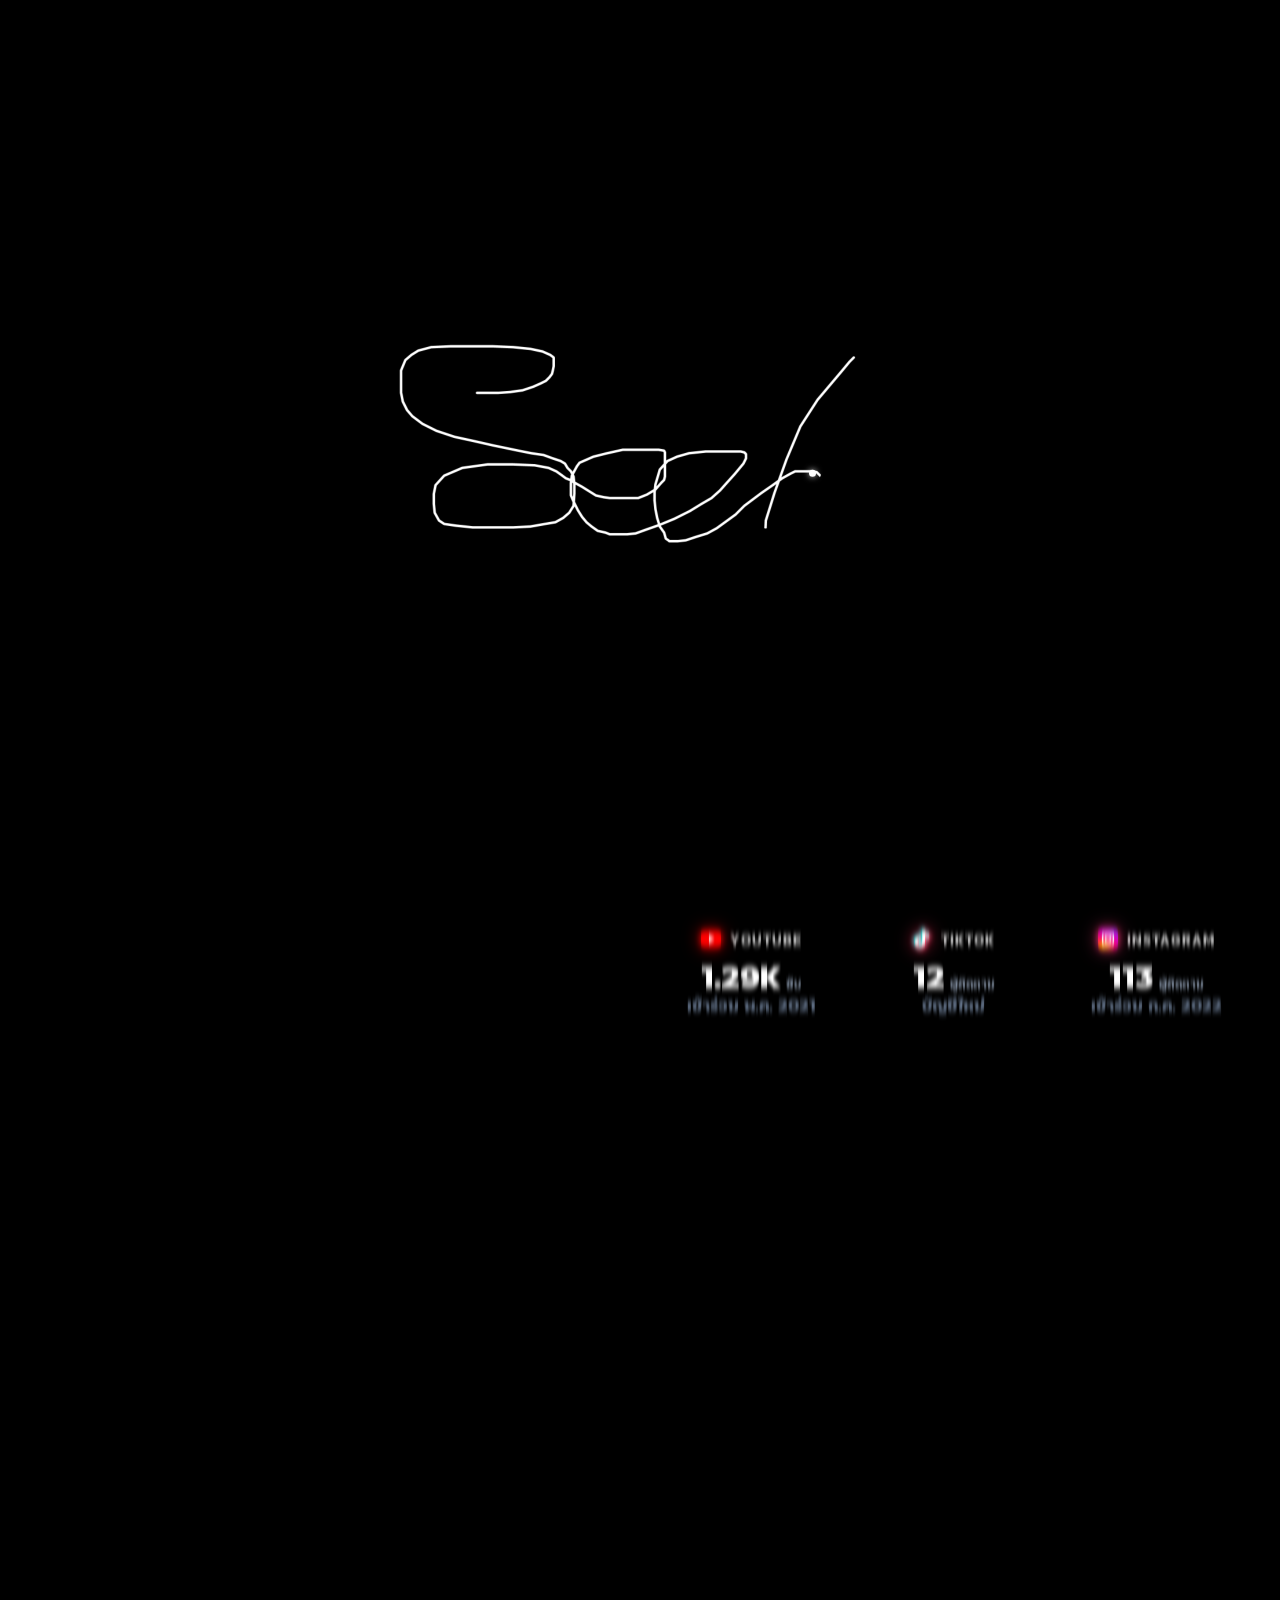
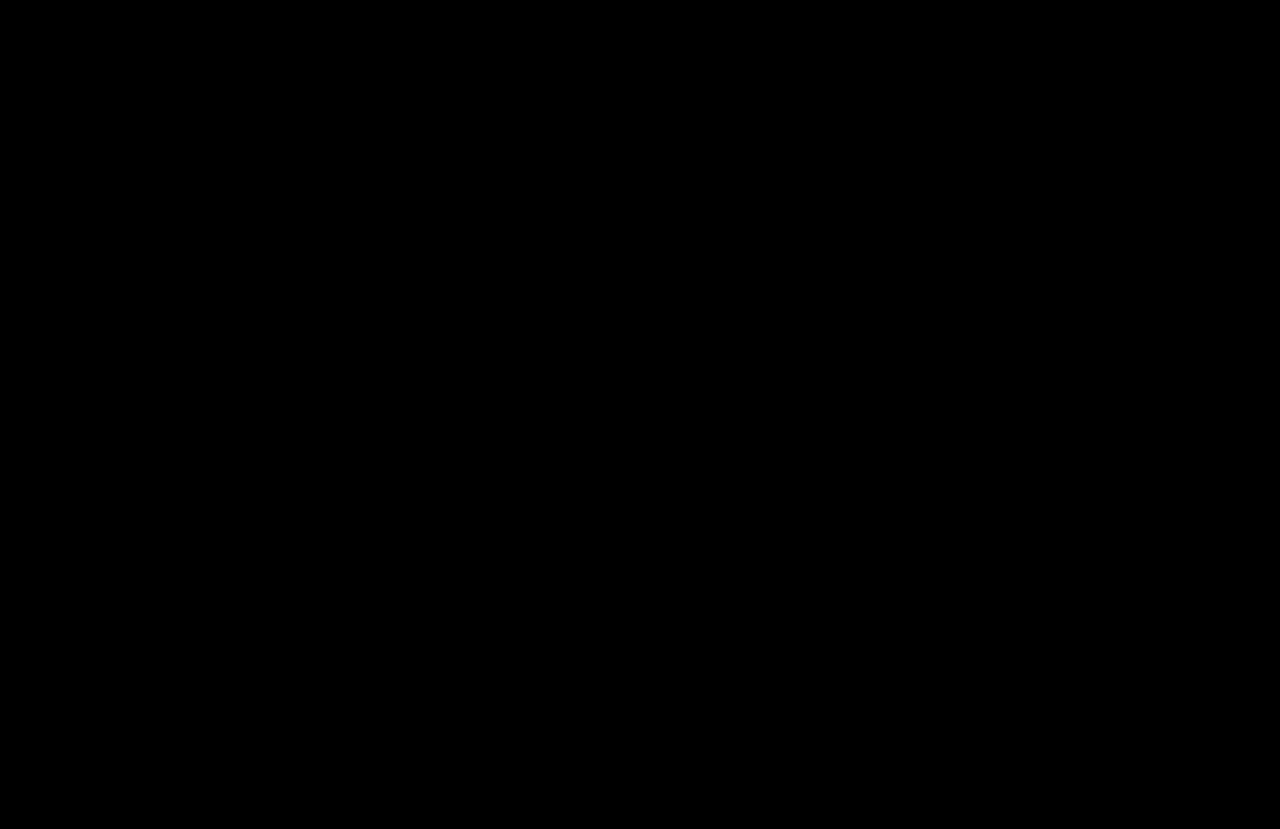
==== commit 47df6f3d: "update" ====
--- a/index.html
+++ b/index.html
@@ -3,9 +3,11 @@
 <head>
 <meta charset="UTF-8">
 <meta name="viewport" content="width=device-width,initial-scale=1.0">
+<meta name="google" content="notranslate">
 <link rel="preload" href="FC-Mittraphap.woff2?fresh=114" as="font" type="font/woff2" crossorigin>
 <link rel="preload" href="1778995068748.webp?fresh=114" as="image" type="image/webp" fetchpriority="high">
-<script defer src="website-runtime.js?v=shuffle-2500-1"></script>
+<script defer src="intro.js?v=1"></script>
+<script defer src="website-runtime.js?v=touch-261101"></script>
 <script defer src="ui-polish.js?v=site-20261015-3"></script>
 <script>
 document.documentElement.classList.add('page-loading');
@@ -96,7 +98,7 @@
       "url": "https://s.jirayu.net/",
       "image": "https://s.jirayu.net/1778995068748.webp",
       "description": "ผู้สร้างผลงานเขียนโปรแกรมและแอปออฟไลน์ สนใจการประกอบคอมพิวเตอร์และเทคโนโลยี",
-      "knowsAbout": ["การประกอบคอมพิวเตอร์", "ADB", "Android", "Video Effects", "Editing", "AI Integration", "3D Modeling", "Kotlin", "Lua"],
+      "knowsAbout": ["การประกอบคอมพิวเตอร์", "ADB", "Android", "Video Effects", "Editing", "AI Integration", "3D Modeling", "Kotlin", "Lua", "ภาษา Lua", "เล่นกีตาร์", "ตัดต่อวิดีโอ", "ตัดต่อรูปภาพ", "สร้างโมเดล 3 มิติ"],
       "hasCredential": [
         {"@type":"EducationalOccupationalCredential","name":"Thailand's Soft Power Roblox Game Creation Festival","credentialCategory":"เกียรติบัตรเข้าร่วมการแข่งขัน","dateCreated":"2026-08-30"},
         {"@type":"EducationalOccupationalCredential","name":"การแข่งขันสร้างชิ้นงานด้วยโปรแกรม Scratch งานวันวิทยาศาสตร์ 2565","credentialCategory":"รางวัลชนะเลิศ ระดับชั้นมัธยมศึกษาตอนต้น","dateCreated":"2022-08-18"}
@@ -127,14 +129,32 @@
 <link rel="manifest" href="manifest.json?fresh=114">
 <link rel="icon" type="image/webp" href="icon-192.webp?fresh=114">
 <link rel="apple-touch-icon" href="icon-192.webp?fresh=114">
-<link rel="stylesheet" href="site.css?v=shuffle-2500-1">
-<noscript><style>img[data-section-src]{display:none!important;}html.page-loading .bento > .item,html.page-loading .bento > .footer{opacity:1;transform:none;pointer-events:auto;}</style></noscript>
-<link rel="stylesheet" href="interactions.css?v=site-20261015-3">
+<link rel="stylesheet" href="site.css?v=stepbounce-261101">
+<noscript><style>img[data-section-src]{display:none!important;}html.page-loading .bento > .item,html.page-loading .bento > .seo-crawlable-content,html.page-loading .bento > .footer{opacity:1;transform:none;pointer-events:auto;}</style></noscript>
+<link rel="stylesheet" href="interactions.css?v=touch-261101">
 <script defer src="section-navigation.js?v=site-20261015-3"></script>
+<script defer src="motion-blur.js?v=touch-261101"></script>
 </head>
 <body>
 
-<div class="scroll-progress-track" aria-hidden="true"><span class="scroll-progress-bar" id="scroll-progress-bar"></span></div>
+<svg width="0" height="0" style="position:absolute" aria-hidden="true" focusable="false"><filter id="scroll-motion-blur" color-interpolation-filters="sRGB"><feGaussianBlur id="scroll-motion-blur-amount" stdDeviation="0 0"/></filter></svg>
+
+<div id="intro-overlay" aria-hidden="true">
+  <svg id="intro-svg" viewBox="0 0 1280 720" fill="none" aria-hidden="true" focusable="false">
+    <defs>
+      <filter id="intro-white" color-interpolation-filters="sRGB">
+        <feColorMatrix type="matrix" values="0 0 0 0 1  0 0 0 0 1  0 0 0 0 1  -1 0 0 0 1"/>
+      </filter>
+      <mask id="intro-reveal" maskUnits="userSpaceOnUse" x="-40" y="-40" width="1360" height="800">
+        <path id="intro-writer" stroke="#fff" stroke-width="34" stroke-linecap="round" stroke-linejoin="round" d="M313 245 L420 240 L455 220 L467 195 L467 175 L430 160 L340 152 L255 152 L205 158 L170 180 L162 205 L162 240 L172 268 L196 292 L260 320 L360 348 L450 372 L490 392 L430 392 L340 390 L280 393 L240 410 L228 432 L228 462 L240 488 L270 505 L330 512 L420 510 L465 502 L492 482 L503 458 L503 432 L498 418 L486 411 L476 405 L515 392 L540 375 L575 365 L610 358 L660 358 L680 360 L690 372 L690 395 L683 412 L660 432 L630 448 L590 455 L560 455 L530 448 L510 435 L505 425 L515 480 L529 500 L540 510 L556 520 L590 530 L620 530 L648 520 L668 505 L690 380 L730 365 L780 362 L830 362 L848 368 L852 382 L845 398 L800 432 L750 468 L700 500 L680 515 L673 420 L667 440 L669 460 L671 480 L675 500 L684 520 L700 535 L720 540 L760 537 L786 520 L815 500 L863 460 L893 445 L910 440 L925 400 L940 360 L957 320 L981 280 L1011 240 L1044 200 L1067 175 L1011 240 L957 320 L925 400 L904 460 L891 500 L920 430 L940 405 L975 402 L1005 415 L1028 455 L1035 490 L1030 525 L1010 555 L975 578 L935 582 L905 570 L893 540 L893 505 L905 480"/>
+      </mask>
+    </defs>
+    <g mask="url(#intro-reveal)">
+      <image href="signature.png?v=1" width="1280" height="720" preserveAspectRatio="none" filter="url(#intro-white)"/>
+    </g>
+    <circle id="intro-pen" r="7" fill="#fff" opacity="0"/>
+  </svg>
+</div>
 
 <!-- LEFT NAVIGATION BAR (HOME, STORY, DOWNLOADS) -->
 <header class="site-header">
@@ -142,27 +162,24 @@
 <nav class="nav-pill-wrap" id="nav-pill-wrap" aria-label="Main Navigation">
   <button type="button" class="nav-btn active" id="btn-nav-home" onclick="scrollToSection('hero-section')" title="หน้าหลัก">
     <svg viewBox="0 0 24 24" fill="none" stroke-width="2" stroke-linecap="round" stroke-linejoin="round"><path d="M3 9l9-7 9 7v11a2 2 0 0 1-2 2H5a2 2 0 0 1-2-2z"></path><polyline points="9 22 9 12 15 12 15 22"></polyline></svg>
-    <span id="t-nav-home" data-i18n="navHome">หน้าหลัก</span>
+    <span id="t-nav-home">หน้าหลัก</span>
   </button>
   <button type="button" class="nav-btn" id="btn-nav-story" onclick="scrollToSection('story-section')" title="เรื่องราว">
     <svg viewBox="0 0 24 24" fill="none" stroke-width="2" stroke-linecap="round" stroke-linejoin="round"><path d="M14 2H6a2 2 0 0 0-2 2v16a2 2 0 0 0 2 2h12a2 2 0 0 0 2-2V8z"></path><polyline points="14 2 14 8 20 8"></polyline><line x1="16" y1="13" x2="8" y2="13"></line><line x1="16" y1="17" x2="8" y2="17"></line><polyline points="10 9 9 9 8 9"></polyline></svg>
-    <span id="t-nav-story" data-i18n="navStory">เรื่องราว</span>
+    <span id="t-nav-story">เรื่องราว</span>
   </button>
-  <button type="button" class="nav-btn nav-btn-cert" id="btn-nav-certificates" onclick="scrollToSection('certificates-section')" title="เกียรติบัตร">
-    <svg viewBox="0 0 24 24" fill="none" stroke-width="2" stroke-linecap="round" stroke-linejoin="round"><path d="M8 4h8v3a4 4 0 0 1-8 0V4z"></path><path d="M8 6H5v1a3 3 0 0 0 3 3m8-4h3v1a3 3 0 0 1-3 3M12 11v5m-4 4h8m-6-4h4"></path></svg>
-    <span class="nav-cert-label" id="t-nav-certificates" data-i18n="navCertificates">เกียรติบัตร</span>
+  <button type="button" class="nav-btn" id="btn-nav-dl" onclick="scrollToSection('downloads-section')" title="ดาวน์โหลด & เกียรติบัตร">
+    <svg viewBox="0 0 24 24" fill="none" stroke-width="2" stroke-linecap="round" stroke-linejoin="round"><path d="M21 15v4a2 2 0 0 1-2 2H5a2 2 0 0 1-2-2v-4"></path><polyline points="7 10 12 15 17 10"></polyline><line x1="12" y1="15" x2="12" y2="3"></line></svg>
+    <span id="t-nav-dl">ดาวน์โหลด & เกียรติบัตร</span>
   </button>
-  <button type="button" class="nav-btn" id="btn-nav-dl" onclick="scrollToSection('downloads-section')" title="ดาวน์โหลด">
-    <svg viewBox="0 0 24 24" fill="none" stroke-width="2" stroke-linecap="round" stroke-linejoin="round"><path d="M21 15v4a2 2 0 0 1-2 2H5a2 2 0 0 1-2-2v-4"></path><polyline points="7 10 12 15 17 10"></polyline><line x1="12" y1="15" x2="12" y2="3"></line></svg>
-    <span id="t-nav-dl" data-i18n="navDownload">ดาวน์โหลด</span>
+    <button type="button" class="nav-btn" id="btn-nav-contact" onclick="scrollToSection('contact-section')" title="ติดต่อ">
+    <svg viewBox="0 0 24 24" fill="none" stroke-width="2" stroke-linecap="round" stroke-linejoin="round"><path d="M4 4h16c1.1 0 2 .9 2 2v12c0 1.1-.9 2-2 2H4c-1.1 0-2-.9-2-2V6c0-1.1.9-2 2-2z"></path><polyline points="22,6 12,13 2,6"></polyline></svg>
+    <span id="t-nav-contact">ติดต่อ</span>
   </button>
   <span class="nav-active-line" aria-hidden="true"></span>
 </nav>
 
-<!-- One button displays the current language and toggles to the other. -->
-<div class="lang-switch-wrap" id="lang-switch" role="group" aria-label="Language Selector">
-  <button type="button" class="lang-btn active" id="btn-lang-toggle" onclick="toggleLanguage(this)" aria-label="Language: English. Switch to Thai" title="Switch to Thai">ENG</button>
-</div>
+
 </div>
 </header>
 <canvas id="space-stars-canvas" style="position:fixed;top:0;left:0;right:0;bottom:0;width:100%;height:100%;pointer-events:none;z-index:1;" aria-hidden="true"></canvas>
@@ -185,18 +202,22 @@
 <!-- 1. PROFILE HERO -->
 <div class="item col-4 profile-card portfolio-hero" id="hero-section">
 <div class="profile-wrap">
-<div class="avatar" role="button" tabindex="0" aria-label="ดูภาพโปรไฟล์ขนาดเต็ม" onclick="openAvatar()" onkeydown="if(event.key==='Enter'||event.key===' '){event.preventDefault();openAvatar();}">
-<img class="avatar-slide active" src="1778995068748.webp?fresh=114" alt="ณัฐนันท์ ตรีทศ (SEEN / seen1236) — Natthanan Treetos" width="360" height="480" fetchpriority="high" decoding="async">
-<img class="avatar-slide" src="1781878817675.webp?fresh=114" alt="ภาพโปรไฟล์อีกภาพของ ณัฐนันท์ ตรีทศ (ซีน)" width="360" height="480" fetchpriority="low" decoding="async">
+<div class="avatar avatar-dual" aria-label="ภาพโปรไฟล์ของ ณัฐนันท์ ตรีทศ (SEEN)">
+  <div class="avatar-circle avatar-main" role="button" tabindex="0" aria-label="ดูภาพโปรไฟล์หลักขนาดเต็ม" onclick="openAvatar(0)" onkeydown="if(event.key==='Enter'||event.key===' '){event.preventDefault();openAvatar(0);}">
+    <img class="avatar-slide active" src="1778995068748.webp?fresh=114" alt="ณัฐนันท์ ตรีทศ (SEEN / seen1236) — Natthanan Treetos" width="360" height="360" fetchpriority="high" decoding="async">
+  </div>
+  <div class="avatar-circle avatar-sub" role="button" tabindex="0" aria-label="ดูภาพโปรไฟล์รองขนาดเต็ม" onclick="openAvatar(1)" onkeydown="if(event.key==='Enter'||event.key===' '){event.preventDefault();openAvatar(1);}" title="ภาพโปรไฟล์รอง">
+    <img class="avatar-slide" src="1781878817675.webp?fresh=114" alt="ภาพโปรไฟล์อีกภาพของ ณัฐนันท์ ตรีทศ (ซีน)" width="180" height="180" fetchpriority="low" decoding="async">
+  </div>
 </div>
 <div class="profile-info">
-<p class="portfolio-eyebrow"><span class="portfolio-status-dot" aria-hidden="true"></span> SEEN / PERSONAL PORTFOLIO</p>
-<h1>SEEN <span class="profile-name" lang="th">ซีน · ณัฐนันท์ ตรีทศ</span><span class="profile-name" lang="en">Natthanan Treetos · seen1236</span></h1>
-<div class="sub" lang="en">Natthanan <span>Treetos</span></div>
+<p class="portfolio-eyebrow"><span class="portfolio-status-dot" aria-hidden="true"></span> <span>SEEN / แฟ้มสะสมผลงาน</span></p>
+<h1>SEEN <span class="profile-name">ซีน · ณัฐนันท์ ตรีทศ</span></h1>
+<div class="sub">Natthanan <span>Treetos</span></div>
 <p class="profile-handle">@seen1236</p>
-<p class="portfolio-intro" data-i18n="portfolioIntro">สร้างแอป ทดลองเทคโนโลยี และเรียนรู้ผ่านการลงมือทำ — รวมผลงาน ทักษะ และเรื่องราวของผมไว้ที่นี่</p>
-<div class="portfolio-actions"><a href="#downloads-section" data-i18n="portfolioWorkAction">ดูผลงานของผม ↗</a><a href="#contact-section" data-i18n="portfolioContactAction">ติดต่อผม</a></div>
-<div class="portfolio-facts"><span><strong>03</strong><small data-i18n="portfolioProjectsLabel">โปรเจกต์</small></span><span><strong>02</strong><small data-i18n="portfolioAwardsLabel">เกียรติบัตร</small></span><span><strong>∞</strong><small data-i18n="portfolioLearningLabel">เรียนรู้เสมอ</small></span></div>
+<p class="portfolio-intro">สร้างแอป ทดลองเทคโนโลยี และเรียนรู้ผ่านการลงมือทำ — รวมผลงาน ทักษะ และเรื่องราวของผมไว้ที่นี่</p>
+<div class="portfolio-actions"><a href="#downloads-section">ดูผลงานของผม ↗</a><a href="#contact-section">ติดต่อผม</a></div>
+<div class="portfolio-facts"><span><strong id="my-age" class="stat-age">16y 6m 5d</strong><small id="t-age-lbl">อายุ</small></span><span><strong>03</strong><small>โปรเจกต์</small></span><span><strong>02</strong><small>เกียรติบัตร</small></span><span><strong>∞</strong><small>เรียนรู้เสมอ</small></span></div>
 </div>
 <div class="social-strip">
 <div class="social-row">
@@ -208,52 +229,6 @@
 <a class="social-link" href="https://github.com/SEEN1236" target="_blank" rel="me noopener noreferrer" title="GitHub SEEN1236"><img src="github.webp?fresh=114" alt="GitHub SEEN1236" width="24" height="24" decoding="async"></a>
 <a class="social-link" href="https://www.facebook.com/seen1236" target="_blank" rel="me noopener noreferrer" title="Facebook seen1236"><img src="facebook.webp?fresh=114" alt="Facebook seen1236" width="24" height="24" decoding="async"></a>
 </div>
-</div>
-</div>
-</div>
-
-<!-- 2. INFO & STATUS -->
-<div class="item col-2" id="info-section" style="justify-content:center;">
-<h2 class="item-label">
-<svg viewBox="0 0 24 24" fill="none" stroke-width="2" stroke-linecap="round" stroke-linejoin="round">
-<circle cx="12" cy="12" r="10" stroke="url(#info-hdr-grad)"></circle>
-<line x1="12" y1="16" x2="12" y2="12" stroke="#fff" stroke-width="2.2"></line>
-<line x1="12" y1="8" x2="12.01" y2="8" stroke="#fff" stroke-width="2.8"></line>
-</svg>
-<span id="t-info-hdr">INFO & STATUS</span>
-</h2>
-<div class="bio-list">
-<div class="bio-item">
-<span class="bio-key">
-<svg viewBox="0 0 24 24" fill="none" stroke="#f43f5e" stroke-width="1.8" stroke-linecap="round" stroke-linejoin="round">
-<path d="M3 21h18v-7a2 2 0 0 0-2-2H5a2 2 0 0 0-2 2v7z"/>
-<path d="M3 16c2 1 3.5-1 5.5 0s3.5-1 5.5 0 3.5-1 5.5 0 3.5-1 4.5 0"/>
-<line x1="7" y1="12" x2="7" y2="7"/>
-<line x1="12" y1="12" x2="12" y2="6"/>
-<line x1="17" y1="12" x2="17" y2="7"/>
-<path d="M7 4.5c.5 0 .8.3.8.8 0 .8-.8 1.4-.8 1.4s-.8-.6-.8-1.4c0-.5.3-.8.8-.8z" fill="#f43f5e"/>
-<path d="M12 3.5c.5 0 .8.3.8.8 0 .8-.8 1.4-.8 1.4s-.8-.6-.8-1.4c0-.5.3-.8.8-.8z" fill="#f43f5e"/>
-<path d="M17 4.5c.5 0 .8.3.8.8 0 .8-.8 1.4-.8 1.4s-.8-.6-.8-1.4c0-.5.3-.8.8-.8z" fill="#f43f5e"/>
-</svg>
-<span id="t-age-lbl">Age</span>
-</span>
-<span class="val" id="my-age">16y</span>
-</div>
-<div class="bio-item">
-<span class="bio-key">
-<svg viewBox="0 0 24 24" fill="none" stroke="#f59e0b" stroke-width="2" stroke-linecap="round" stroke-linejoin="round"><path d="M3 2v7c0 1.1.9 2 2 2h4a2 2 0 0 0 2-2V2"></path><path d="M7 2v20"></path><path d="M21 15V2v0a5 5 0 0 0-5 5v6c0 1.1.9 2 2 2h3Zm0 0v7"></path></svg>
-<span id="t-food-lbl">Food</span>
-</span>
-<span class="val status-val" id="t-food-val">Fried Egg</span>
-</div>
-<div class="bio-item">
-<span class="bio-key">
-<svg viewBox="0 0 24 24" fill="none" stroke="#10b981" stroke-width="2" stroke-linecap="round" stroke-linejoin="round"><path d="M14 22v-4a2 2 0 0 0-2-2v0a2 2 0 0 0-2 2v4"></path><path d="M18 10h4L12 2 2 10h4v12h12V10z"></path><circle cx="12" cy="7" r="1"></circle></svg>
-<span id="t-present-lbl">Present</span>
-</span>
-<span class="val status-val" id="t-present-val">
-พระนครศรีอยุธยา
-</span>
 </div>
 </div>
 </div>
@@ -270,13 +245,13 @@
 <span id="t-uptime-hdr">UPTIME</span>
 </div>
 <div class="timer-grid">
-<div class="timer-unit"><div class="timer-num" id="u-days">0000</div><div class="timer-label" data-i18n="days">DAYS</div></div>
+<div class="timer-unit"><div class="timer-num" id="u-days">0000</div><div class="timer-label">วัน</div></div>
 <div class="timer-sep">:</div>
-<div class="timer-unit"><div class="timer-num" id="u-hours">00</div><div class="timer-label" data-i18n="hours">HOURS</div></div>
+<div class="timer-unit"><div class="timer-num" id="u-hours">00</div><div class="timer-label">ชม.</div></div>
 <div class="timer-sep">:</div>
-<div class="timer-unit"><div class="timer-num" id="u-mins">00</div><div class="timer-label" data-i18n="mins">MINS</div></div>
+<div class="timer-unit"><div class="timer-num" id="u-mins">00</div><div class="timer-label">นาที</div></div>
 <div class="timer-sep">:</div>
-<div class="timer-unit"><div class="timer-num" id="u-secs">00</div><div class="timer-label" data-i18n="secs">SECS</div></div>
+<div class="timer-unit"><div class="timer-num" id="u-secs">00</div><div class="timer-label">วินาที</div></div>
 </div>
 </div>
 
@@ -295,13 +270,13 @@
 <span id="t-bday-hdr">NEXT BIRTHDAY</span>
 </div>
 <div class="timer-grid">
-<div class="timer-unit"><div class="timer-num" id="b-days">000</div><div class="timer-label">DAYS</div></div>
+<div class="timer-unit"><div class="timer-num" id="b-days">000</div><div class="timer-label">วัน</div></div>
 <div class="timer-sep">:</div>
-<div class="timer-unit"><div class="timer-num" id="b-hours">00</div><div class="timer-label">HOURS</div></div>
+<div class="timer-unit"><div class="timer-num" id="b-hours">00</div><div class="timer-label">ชม.</div></div>
 <div class="timer-sep">:</div>
-<div class="timer-unit"><div class="timer-num" id="b-mins">00</div><div class="timer-label">MINS</div></div>
+<div class="timer-unit"><div class="timer-num" id="b-mins">00</div><div class="timer-label">นาที</div></div>
 <div class="timer-sep">:</div>
-<div class="timer-unit"><div class="timer-num" id="b-secs">00</div><div class="timer-label">SECS</div></div>
+<div class="timer-unit"><div class="timer-num" id="b-secs">00</div><div class="timer-label">วินาที</div></div>
 </div>
 </div>
 </div>
@@ -317,8 +292,18 @@
 </div>
 <div class="tag-list">
 <div class="tag">
-<svg viewBox="0 0 24 24" fill="#3DDC84"><path d="M17.523 15.3414c-.5511 0-.9993-.4486-.9993-.9997s.4482-.9993.9993-.9993c.551 0 .9993.4482.9993.9993.0001.5511-.4482.9997-.9993.9997m-11.046 0c-.5511 0-.9993-.4486-.9993-.9997s.4482-.9993.9993-.9993c.5511 0 .9993.4482.9993.9993 0 .5511-.4482.9997-.9993.9997m11.4045-6.02l1.9973-3.4592a.416.416 0 00-.1521-.5676.416.416 0 00-.5676.1521l-2.0223 3.503C15.5896 8.411 13.849 8.125 12 8.125c-1.849 0-3.5896.286-5.1368.8247L4.8409 5.4467a.4161.4161 0 00-.5677-.1521.4157.4157 0 00-.1521.5676l1.9973 3.4592C2.6889 11.1867.3432 14.6589 0 18.761h24c-.3432-4.1021-2.6889-7.5743-6.1185-9.4396"/></svg>
-ADB & Android
+<svg viewBox="0 0 24 24" fill="none"><circle cx="12" cy="12" r="10" fill="#000080" /><circle cx="17" cy="7" r="3.5" fill="#60a5fa" /><circle cx="8" cy="16" r="2.5" fill="#ffffff" /></svg>
+<span>ภาษา Lua</span>
+</div>
+<div class="tag">
+<svg viewBox="0 0 24 24" fill="none" stroke="#f59e0b" stroke-width="1.8" stroke-linecap="round" stroke-linejoin="round">
+<path d="M11.5 12.5a3.5 3.5 0 0 0-5 5 3.5 3.5 0 0 0 5-5z"/>
+<circle cx="9" cy="15" r="1.2" fill="#f59e0b" stroke="none"/>
+<path d="M11.5 12.5 18 6"/>
+<path d="m17 5 2 2"/>
+<circle cx="19.5" cy="4.5" r="1" fill="#f59e0b" stroke="none"/>
+</svg>
+<span>เล่นกีตาร์</span>
 </div>
 <div class="tag">
 <svg viewBox="0 0 24 24" fill="none" style="filter:drop-shadow(0 0 4px rgba(217,70,239,0.5));">
@@ -346,27 +331,19 @@
 <circle cx="4.5" cy="6.3" r="0.7" fill="#ffffff"/>
 </g>
 </svg>
-Video Effects
+<span>ตัดต่อวิดีโอ</span>
 </div>
 <div class="tag">
-<svg viewBox="0 0 24 24" fill="none" stroke="#fbbf24" stroke-width="2" stroke-linecap="round" stroke-linejoin="round"><rect x="3" y="3" width="18" height="18" rx="2" ry="2"></rect><line x1="9" y1="3" x2="9" y2="21"></line></svg>
-Editing
-</div>
-<div class="tag">
-<svg viewBox="0 0 24 24" fill="none" stroke="url(#ai-grad)" stroke-width="2" stroke-linecap="round" stroke-linejoin="round"><rect x="4" y="4" width="16" height="16" rx="2" ry="2"></rect><rect x="9" y="9" width="6" height="6"></rect><line x1="9" y1="1" x2="9" y2="4"></line><line x1="15" y1="1" x2="15" y2="4"></line><line x1="9" y1="20" x2="9" y2="23"></line><line x1="15" y1="20" x2="15" y2="23"></line><line x1="20" y1="9" x2="23" y2="9"></line><line x1="20" y1="14" x2="23" y2="14"></line><line x1="1" y1="9" x2="4" y2="9"></line><line x1="1" y1="14" x2="4" y2="14"></line></svg>
-AI Integration
+<svg viewBox="0 0 24 24" fill="none" stroke="#38bdf8" stroke-width="2" stroke-linecap="round" stroke-linejoin="round">
+<rect x="3" y="3" width="18" height="18" rx="2" ry="2"/>
+<circle cx="8.5" cy="8.5" r="1.5"/>
+<polyline points="21 15 16 10 5 21"/>
+</svg>
+<span>ตัดต่อรูปภาพ</span>
 </div>
 <div class="tag">
 <svg viewBox="0 0 24 24" fill="none" stroke="#a855f7" stroke-width="2" stroke-linecap="round" stroke-linejoin="round"><path d="M21 16V8a2 2 0 0 0-1-1.73l-7-4a2 2 0 0 0-2 0l-7 4A2 2 0 0 0 3 8v8a2 2 0 0 0 1 1.73l7 4a2 2 0 0 0 2 0l7-4A2 2 0 0 0 21 16z"></path><polyline points="3.27 6.96 12 12.01 20.73 6.96"></polyline><line x1="12" y1="22.08" x2="12" y2="12"></line></svg>
-3D Modeler
-</div>
-<div class="tag">
-<svg viewBox="0 0 24 24" fill="none"><path d="M24 24H0V0h24L12 12Z" fill="url(#kotlin-grad)"/></svg>
-Kotlin
-</div>
-<div class="tag">
-<svg viewBox="0 0 24 24" fill="none"><circle cx="12" cy="12" r="10" fill="#000080" /><circle cx="17" cy="7" r="3.5" fill="#60a5fa" /><circle cx="8" cy="16" r="2.5" fill="#ffffff" /></svg>
-Lua
+<span>สร้างโมเดล 3 มิติ</span>
 </div>
 </div>
 </div>
@@ -380,8 +357,8 @@
 <svg width="22" height="17" viewBox="0 0 24 18" style="filter:drop-shadow(0 0 3px #FF0000) drop-shadow(0 0 8px rgba(255,0,0,0.6));"><rect width="24" height="18" rx="4.5" fill="#FF0000"/><polygon points="9.5,4.5 16.5,9 9.5,13.5" fill="#FFFFFF"/></svg>
 YOUTUBE
 </div>
-<div class="stat-big">1.31K<span class="unit">SUBS</span></div>
-<div class="stat-sub">Joined May 2021</div>
+<div class="stat-big">1.29K<span class="unit">ซับ</span></div>
+<div class="stat-sub">เข้าร่วม พ.ค. 2021</div>
 </div>
 </div>
 
@@ -395,8 +372,8 @@
 </svg>
 TIKTOK
 </div>
-<div class="stat-big">3<span class="unit" data-i18n="followers">FOLLOWERS</span></div>
-<div class="stat-sub" id="t-tt-sub">New Account</div>
+<div class="stat-big">12<span class="unit">ผู้ติดตาม</span></div>
+<div class="stat-sub" id="t-tt-sub">บัญชีใหม่</div>
 </div>
 </div>
 
@@ -411,87 +388,117 @@
 </svg>
 INSTAGRAM
 </div>
-<div class="stat-big">102<span class="unit">FOLLOWERS</span></div>
-<div class="stat-sub" id="t-ig-sub">Joined Jul 2022</div>
-</div>
-</div>
-</div>
-</div>
-
-<!-- 6. NOTE & STORY -->
-<div class="item col-2 note-card" id="story-section">
-<h2 class="item-label" style="justify-content:flex-start;margin-bottom:14px;">
+<div class="stat-big">113<span class="unit">ผู้ติดตาม</span></div>
+<div class="stat-sub" id="t-ig-sub">เข้าร่วม ก.ค. 2022</div>
+</div>
+</div>
+</div>
+</div>
+
+<!-- 2. NOTE & STORY -->
+<section class="item col-4 note-card story-section" id="story-section" aria-labelledby="t-note-hdr">
+<div class="story-wrapper">
+<h2 class="item-label" id="t-note-hdr" style="justify-content:flex-start;margin-bottom:14px;">
 <svg class="note-icon" viewBox="0 0 24 24" fill="none" stroke="url(#note-grad)" stroke-width="2" stroke-linecap="round" stroke-linejoin="round"><path d="M14 2H6a2 2 0 0 0-2 2v16a2 2 0 0 0 2 2h12a2 2 0 0 0 2-2V8z"></path><polyline points="14 2 14 8 20 8"></polyline><line x1="16" y1="13" x2="8" y2="13"></line><line x1="16" y1="17" x2="8" y2="17"></line><polyline points="10 9 9 9 8 9"></polyline></svg>
-<span id="t-note-hdr">เกี่ยวกับ ณัฐนันท์ ตรีทศ (SEEN)</span>
+<span>เกี่ยวกับ ณัฐนันท์ ตรีทศ (SEEN)</span>
 </h2>
-<div>
-<p id="t-note-p0" style="margin:0 0 10px 0;font-size:22.5px;font-weight:600;color:#ffffff;">สวัสดี ผมชื่อ ณัฐนันท์ ตรีทศ ชื่อเล่นซีน (<span style="color:#60a5fa;">SEEN</span>) ใช้ชื่อ seen1236 บนโลกออนไลน์</p>
-<p id="t-note-p1" style="margin:0 0 12px 0;text-indent:1.5em;color:#cbd5e1;">คุณเข้ามาในเว็บนี้เพื่อโหลดอะไรหรือเปล่า? ข้างล่างนี้มีปุ่มดาวน์โหลดอยู่ — <span style="color:#4ade80;font-weight:500;text-shadow:0 0 6px rgba(74,222,128,0.35);">ไม่มีไวรัสแน่นอน</span> เป็นแอปออฟไลน์ 100% ผมเขียนไว้ใช้เอง แต่ถ้าเข้ามาเห็นก็ลองโหลดไปใช้ได้เลย</p>
-<p id="t-note-p2" style="margin:0 0 12px 0;text-indent:1.5em;color:#cbd5e1;">ในอนาคตผมอยากเป็น <span style="color:#ffffff;font-weight:600;">ครู</span> ตอนโตขึ้นไม่รู้ว่าจะได้เป็นไหม แต่ขอให้ได้เป็นเถอะ</p>
-<p id="t-note-p3" style="margin:0 0 14px 0;text-indent:1.5em;color:#94a3b8;">คอมพิวเตอร์เครื่องนี้ซื้อตอน <span style="color:#60a5fa;font-weight:600;text-shadow:0 0 8px rgba(96,165,250,0.4);">ม.3</span> มาประกอบเอง</p>
-<div id="t-note-date" style="margin-top:10px;font-size:15.5px;color:#64748b;">เขียนเมื่อ: วันอาทิตย์ที่ 5 กรกฎาคม 2026</div>
-</div>
-</div>
-
-<section class="item col-4 note-card" id="profile-details-section" aria-labelledby="profile-details-heading">
-<h2 class="item-label" id="profile-details-heading" data-i18n="profileDetailsHeading">ความสนใจ ผลงาน และช่องทางของ SEEN</h2>
+<div class="story-speech">
+<p id="t-note-p0" class="story-headline" style="margin:0 0 12px 0;font-size:22.5px;font-weight:600;color:#ffffff;line-height:1.55;">สวัสดี ผมชื่อ ณัฐนันท์ ตรีทศ ชื่อเล่นซีน (<span style="color:#60a5fa;font-weight:600;">SEEN</span>) ใช้ชื่อ seen1236 บนโลกออนไลน์</p>
+<p id="t-note-p1" class="story-body" style="margin:0;font-size:16.5px;color:#cbd5e1;line-height:1.85;">ถ้าใครหลุดมาดูเว็บนี้ ผมอาจจะโชว์ลิงก์นี้ให้ทุกคนดู หรือไม่ก็ผมอาจจะดังแล้วทุกคนกดเข้ามาดู เว็บนี้จะมีบอกว่าผลงานผมคืออะไร มีเกียรติบัตรอะไรบ้าง แล้วเกี่ยวกับตัวผมคือยังไง ติดต่อผมได้ที่ไหนบ้าง ก็ติดตามกันได้</p>
+</div>
+</div>
+</section>
+
+<!-- SEO SEARCH CRAWLER ACCESSIBLE CONTENT (Hidden visually for Google indexing) -->
+<section class="seo-crawlable-content" id="profile-details-section" aria-label="ข้อมูลสำหรับเครื่องมือค้นหา SEO">
+<div class="seo-meta-hidden" style="display:none;" aria-hidden="true"><span id="t-info-hdr">INFO & STATUS</span><span id="t-age-lbl">Age</span>: <span id="my-age">16y</span> | <span id="t-food-lbl">Food</span>: <span id="t-food-val">Fried Egg</span> | <span id="t-present-lbl">Present</span>: <span id="t-present-val">พระนครศรีอยุธยา</span></div>
+<h2 class="item-label" id="profile-details-heading">ความสนใจ ผลงาน และช่องทางของ SEEN</h2>
 <div class="profile-summary">
-<h3 id="seen-identity" data-i18n="profileIdentityHeading">ณัฐนันท์ ตรีทศ หรือ SEEN คือใคร?</h3>
+<h3 id="seen-identity">ณัฐนันท์ ตรีทศ หรือ SEEN คือใคร?</h3>
 <p lang="th">ณัฐนันท์ ตรีทศ ชื่อเล่นซีน ใช้ชื่อ SEEN และ seen1236 บนโลกออนไลน์ เว็บไซต์นี้รวบรวมประวัติ ความสนใจด้านการเขียนโปรแกรม การประกอบคอมพิวเตอร์ ผลงานแอป เกียรติบัตร และช่องทางติดตามของซีนไว้ในที่เดียว</p>
 <p lang="en">Natthanan Treetos (ณัฐนันท์ ตรีทศ), also known as SEEN, ซีน or seen1236, shares his programming projects, computer-building interests, Windows and Android apps, certificates and social accounts on this personal website.</p>
-<h3 data-i18n="profileSkillsHeading">ความสนใจและทักษะ</h3>
-<p data-i18n="profileSkillsText">ณัฐนันท์ ตรีทศ (Natthanan Treetos) สนใจการประกอบคอมพิวเตอร์ และมีทักษะด้าน ADB และ Android, Video Effects, การตัดต่อ, AI Integration, การสร้างโมเดล 3D, Kotlin และ Lua โดยประกอบคอมพิวเตอร์ใช้เองตั้งแต่ ม.3 และมีความฝันอยากเป็นครู</p>
-<h3 data-i18n="profileWorksHeading">ผลงานที่เปิดให้ดาวน์โหลด</h3>
-<p data-i18n="profileWorksText">ผลงานในเว็บไซต์นี้ประกอบด้วย GPS Cam สำหรับ Android และ AutoSystem, PaintStudio สำหรับ Windows เลือกดาวน์โหลดได้จากส่วนผลงานด้านล่าง</p>
-<p><a href="#downloads-section" data-i18n="profileWorksLink">ดูผลงานและไฟล์ดาวน์โหลด</a></p>
-<p class="profile-project-links"><a href="#gps-cam">GPS Cam — Android APK</a> · <a href="#autosystem">AutoSystem — Windows</a> · <a href="#paintstudio">PaintStudio — Windows</a></p>
-<h3 data-i18n="profileAwardsHeading">ผลงานการแข่งขันและเกียรติบัตรของซีน</h3>
-<p data-i18n="profileAwardsText">เกียรติบัตรของ ณัฐนันท์ ตรีทศ ได้แก่การเข้าร่วม Thailand’s Soft Power Roblox Game Creation Festival และรางวัลชนะเลิศการแข่งขันสร้างชิ้นงานด้วยโปรแกรม Scratch ระดับมัธยมศึกษาตอนต้น ดูภาพเกียรติบัตรและรายละเอียดได้ในส่วนเกียรติบัตรและรางวัล</p>
-<p><a href="#certificates-section" data-i18n="profileAwardsLink">ดูเกียรติบัตรของ ณัฐนันท์ ตรีทศ (SEEN)</a></p>
-<h3 data-i18n="profileAccountsHeading">บัญชีโซเชียลและซอร์สโค้ด</h3>
-<p data-i18n="profileAccountsText">ซีนใช้ชื่อ SEEN หรือ seen1236 บนโลกออนไลน์ ติดตามผลงานและเรื่องราวผ่านบัญชีต่อไปนี้</p>
+<p>คุณเข้ามาในเว็บนี้เพื่อโหลดอะไรหรือเปล่า? ข้างล่างนี้มีปุ่มดาวน์โหลดอยู่ — <span style="color:#4ade80;">ไม่มีไวรัสแน่นอน</span> เป็นแอปออฟไลน์ 100% ผมเขียนไว้ใช้เอง แต่ถ้าเข้ามาเห็นก็ลองโหลดไปใช้ได้เลย</p>
+
+<h3>ความสนใจและทักษะ</h3>
+<p>ณัฐนันท์ ตรีทศ (Natthanan Treetos) สนใจการประกอบคอมพิวเตอร์ และมีทักษะด้าน ADB และ Android, Video Effects, การตัดต่อ, AI Integration, การสร้างโมเดล 3D, Kotlin และ Lua โดยประกอบคอมพิวเตอร์ใช้เองตั้งแต่ ม.3 และมีความฝันอยากเป็นครู</p>
+<p>ทักษะและความเชี่ยวชาญ (Skills & Expertise): ADB & Android, Video Effects, Editing, AI Integration, 3D Modeler, Kotlin, Lua, ภาษา Lua, เล่นกีตาร์, ตัดต่อวิดีโอ, ตัดต่อรูปภาพ, สร้างโมเดล 3 มิติ</p>
+
+<h3>ข้อมูลส่วนตัวและสถิติ (INFO & STATUS)</h3>
+<p>Age: 16y | Food: Fried Egg | Present: พระนครศรีอยุธยา</p>
+<p>สถิติโซเชียลมีเดีย: YouTube: 1.31K SUBS (Joined May 2021) | TikTok: 3 FOLLOWERS (New Account) | Instagram: 102 FOLLOWERS (Joined Jul 2022)</p>
+<p>Uptime & Counter: UPTIME (DAYS, HOURS, MINS, SECS) | NEXT BIRTHDAY (DAYS, HOURS, MINS, SECS)</p>
+
+<h3>ผลงานที่เปิดให้ดาวน์โหลด</h3>
+<p>ผลงานในเว็บไซต์นี้ประกอบด้วย GPS Cam สำหรับ Android และ AutoSystem, PaintStudio สำหรับ Windows เลือกดาวน์โหลดได้จากส่วนผลงานด้านล่าง</p>
+<p><a href="#downloads-section">ดูผลงานและไฟล์ดาวน์โหลด (PROJECTS & DOWNLOADS — Apps by SEEN)</a></p>
+<p class="profile-project-links"><a href="#gps-cam">GPS Cam — Android APK (โปรเจกต์แอปสำหรับโทรศัพท์ Android · APK · 44.46 KB)</a> · <a href="#autosystem">AutoSystem — Windows (เครื่องมือคลิกอัตโนมัติ บันทึกและเล่นมาโครบน Windows · EXE · 68.43 MB)</a> · <a href="#paintstudio">PaintStudio — Windows (โปรเจกต์แอปวาดภาพและงานสร้างสรรค์ · EXE · 0.90 MB)</a></p>
+
+<h3>ผลงานการแข่งขันและเกียรติบัตรของซีน</h3>
+<p>เกียรติบัตรของ ณัฐนันท์ ตรีทศ ได้แก่การเข้าร่วม Thailand’s Soft Power Roblox Game Creation Festival (เกียรติบัตรเข้าร่วมการแข่งขัน ระดับมัธยมศึกษา/ปวช. · 30 สิงหาคม 2569) และรางวัลชนะเลิศการแข่งขันสร้างชิ้นงานด้วยโปรแกรม Scratch ระดับมัธยมศึกษาตอนต้น (18 สิงหาคม 2565) ดูภาพเกียรติบัตรและรายละเอียดได้ในส่วนเกียรติบัตรและรางวัล (Certificates & Awards)</p>
+<p><a href="#certificates-section">ดูเกียรติบัตรของ ณัฐนันท์ ตรีทศ (SEEN)</a></p>
+
+<h3>บัญชีโซเชียลและซอร์สโค้ด</h3>
+<p>ซีนใช้ชื่อ SEEN หรือ seen1236 บนโลกออนไลน์ ติดตามผลงานและเรื่องราวผ่านบัญชีต่อไปนี้</p>
 <p><a href="https://github.com/SEEN1236" rel="me noopener noreferrer" target="_blank">GitHub: SEEN1236</a> · <a href="https://www.youtube.com/@seen1236_yt" rel="me noopener noreferrer" target="_blank">YouTube: @seen1236_yt</a> · <a href="https://www.tiktok.com/@seen1236_tt" rel="me noopener noreferrer" target="_blank">TikTok: @seen1236_tt</a> · <a href="https://www.instagram.com/seen1236_ig/" rel="me noopener noreferrer" target="_blank">Instagram: @seen1236_ig</a> · <a href="https://www.facebook.com/seen1236" rel="me noopener noreferrer" target="_blank">Facebook: seen1236</a></p>
+<p id="t-note-p2">ในอนาคตผมอยากเป็น ครู ตอนโตขึ้นไม่รู้ว่าจะได้เป็นไหม แต่ขอให้ได้เป็นเถอะ</p>
+<p id="t-note-p3">คอมพิวเตอร์เครื่องนี้ซื้อตอน ม.3 มาประกอบเอง</p>
+<div id="t-note-date">เขียนเมื่อ: วันอาทิตย์ที่ 5 กรกฎาคม 2026</div>
+
+<h3>ข้อมูลสเปกคอมพิวเตอร์ (PC SPECIFICATIONS)</h3>
+<p>PC SPECIFICATIONS (คอมประกอบเอง ม.3): ซื้อเมื่อ 26/09/2024 09:29 · BASE SPEC / SYSTEM (CPU Intel i5-3470 x1) · GRAPHICS CARD (GTX 750 Ti) · RAM UPGRADE (16GB)</p>
+</div>
+<!-- English mirror of the legacy bilingual page so crawlers read the same text as before -->
+<div lang="en">
+<h3>SEEN / PERSONAL PORTFOLIO — Natthanan Treetos · seen1236</h3>
+<p>Building apps, exploring technology and learning by doing — a collection of my projects, skills and personal story. Explore my projects ↗ · Contact me</p>
+<p>Home · Story · Certificates · Downloads · ENG/TH</p>
+<p>PROJECTS · CERTIFICATES · ALWAYS LEARNING</p>
+<h3>About Natthanan Treetos (SEEN)</h3>
+<p>Hello, I'm Natthanan Treetos (<span lang="th">ณัฐนันท์ ตรีทศ</span>), nicknamed <span>SEEN</span> and known online as seen1236.</p>
+<p>Did you visit this site to download something? The download buttons are right below — <span>100% virus-free</span>, offline apps I wrote for my own use. Feel free to download and try them!</p>
+<p>In the future, I want to become a <span>Teacher</span>. Growing up, I don't know if I will, but I really hope I do.</p>
+<p>I bought and assembled this computer myself back in <span>Grade 9 (M.3)</span>.</p>
+<p>Written on: Sunday, July 5, 2026</p>
+<h3>INFO &amp; STATUS — Age: 16y | Favorite Food: Fried Egg | Location: Phra Nakhon Si Ayutthaya</h3>
+<h3>SKILLS &amp; EXPERTISE — ADB &amp; Android, Video Effects, Editing, AI Integration, 3D Modeler, Kotlin, Lua</h3>
+<h3>SEEN: interests, projects and profiles</h3>
+<p>Who is Natthanan Treetos (SEEN)?</p>
+<h3>Interests and skills</h3>
+<p>Natthanan Treetos (ณัฐนันท์ ตรีทศ) is interested in building computers, with skills in ADB and Android, video effects, editing, AI integration, 3D modeling, Kotlin and Lua. He assembled his own computer in Grade 9 (M.3) and hopes to become a teacher.</p>
+<h3>Projects available to download</h3>
+<p>My Windows and Android app projects. Explore each project and download an app to try it. Apps by SEEN · Windows &amp; Android</p>
+<p>Projects on this website include GPS Cam for Android and AutoSystem and PaintStudio for Windows. Download links are available in the projects section below. View projects and downloads</p>
+<p>AutoSystem — Auto clicking, macro recording and playback for Windows · PaintStudio — A drawing and creative app project · GPS Cam — A mobile app project for Android</p>
+<h3>SEEN’s competitions and certificates — CERTIFICATES &amp; AWARDS</h3>
+<p>Natthanan Treetos received a participation certificate for Thailand’s Soft Power Roblox Game Creation Festival and a first-place award in a lower-secondary Scratch project competition. Certificate images and details are available in the Certificates and Awards section.</p>
+<p>Thailand’s Soft Power Roblox Game Creation Festival — Competition participation certificate, secondary/vocational level · August 30, 2026 · Tap to view full-size image</p>
+<p>Scratch Creative Computer Game Competition — First-place award, lower secondary level · August 18, 2022 · Tap to view full-size image</p>
+<p>View Natthanan Treetos (SEEN)’s certificates</p>
+<h3>Social profiles and source code</h3>
+<p>Known online as SEEN or seen1236, he shares projects and updates through the following accounts.</p>
+<h3>PC SPECIFICATIONS (Custom Built - Grade 9)</h3>
+<p>Purchased 26/09/2024 09:29 — BASE SPEC / SYSTEM: CPU INTEL I5-3470 x1, MB DELL 0YXT71 x1, RAM DDR3 4GB x1, HDD 500GB x1, CASE OPTIPLEX 7010 x1 · SUBTOTAL ฿1,232</p>
+<p>Purchased 20/11/24 11:42 — GRAPHICS CARD / GPU: R7 250X 1GB x1 · SUBTOTAL ฿580</p>
+<p>Purchased 29/09/2024 01:33 — RAM UPGRADE / MEMORY: DDR3 8GB 1600MHz x2 · SUBTOTAL ฿392</p>
+<h3>Contact &amp; follow my work</h3>
+<p>Get in touch by email to talk about my projects or share your feedback.</p>
 </div>
 </section>
 
-<!-- 7. CERTIFICATES & AWARDS -->
-<section class="item col-4 certificates-section" id="certificates-section" aria-labelledby="certificates-heading">
-<h2 class="item-label" id="certificates-heading">
-<svg viewBox="0 0 24 24" fill="none" stroke="url(#skills-grad)" stroke-width="2" stroke-linecap="round" stroke-linejoin="round"><path d="M8 4h8v3a4 4 0 0 1-8 0V4z"></path><path d="M8 6H5v1a3 3 0 0 0 3 3m8-4h3v1a3 3 0 0 1-3 3M12 11v5m-4 4h8m-6-4h4"></path></svg>
-<span data-i18n="certificatesHdr">เกียรติบัตรและรางวัล</span>
-</h2>
-<div class="certificate-grid">
-<button type="button" class="certificate-card" onclick="openCertificate('certificate-soft-power.webp?fresh=114', this.querySelector('img').alt)">
-<div class="certificate-image-wrap"><img data-section-src="certificate-soft-power.webp?fresh=114" alt="เกียรติบัตร ณัฐนันท์ ตรีทศ เข้าร่วม Thailand's Soft Power Roblox Game Creation Festival" width="1315" height="930" loading="lazy" decoding="async"><noscript><img src="certificate-soft-power.webp?fresh=114" alt="เกียรติบัตร ณัฐนันท์ ตรีทศ เข้าร่วม Thailand's Soft Power Roblox Game Creation Festival" width="1315" height="930" loading="lazy" decoding="async"></noscript></div>
-<div class="certificate-copy">
-<div class="certificate-title" data-i18n="certificateSoftTitle">Thailand’s Soft Power Roblox Game Creation Festival</div>
-<div class="certificate-meta" data-i18n="certificateSoftMeta">เกียรติบัตรเข้าร่วมการแข่งขัน ระดับมัธยมศึกษา/ปวช. · 30 สิงหาคม 2569</div>
-<div class="certificate-open" data-i18n="certificateOpen">แตะเพื่อดูภาพขนาดเต็ม</div>
-</div>
-</button>
-<button type="button" class="certificate-card" onclick="openCertificate('certificate-scratch.webp?fresh=114', this.querySelector('img').alt)">
-<div class="certificate-image-wrap"><img data-section-src="certificate-scratch.webp?fresh=114" alt="เกียรติบัตร ณัฐนันท์ ตรีทศ รางวัลชนะเลิศการแข่งขันสร้างชิ้นงานด้วยโปรแกรม Scratch" width="1170" height="782" loading="lazy" decoding="async"><noscript><img src="certificate-scratch.webp?fresh=114" alt="เกียรติบัตร ณัฐนันท์ ตรีทศ รางวัลชนะเลิศการแข่งขันสร้างชิ้นงานด้วยโปรแกรม Scratch" width="1170" height="782" loading="lazy" decoding="async"></noscript></div>
-<div class="certificate-copy">
-<div class="certificate-title" data-i18n="certificateScratchTitle">การแข่งขันสร้างชิ้นงานด้วยโปรแกรม Scratch</div>
-<div class="certificate-meta" data-i18n="certificateScratchMeta">รางวัลชนะเลิศ ระดับชั้นมัธยมศึกษาตอนต้น · 18 สิงหาคม 2565</div>
-<div class="certificate-open" data-i18n="certificateOpen">แตะเพื่อดูภาพขนาดเต็ม</div>
-</div>
-</button>
-</div>
-</section>
+
 
 <!-- 8. PC SPECIFICATIONS -->
-<div class="item col-4 specs-section">
+<div class="item col-4 specs-section" id="specs-section" hidden style="display:none;" aria-hidden="true">
 <h2 class="item-label" style="justify-content:flex-start;margin-bottom:16px;">
 <svg viewBox="0 0 24 24" fill="none" stroke="#60a5fa" stroke-width="2" stroke-linecap="round" stroke-linejoin="round" style="width:20px;height:20px;filter:drop-shadow(0 0 3px #60a5fa) drop-shadow(0 0 8px rgba(96,165,250,0.6));"><rect x="2" y="3" width="20" height="14" rx="2"/><line x1="8" y1="21" x2="16" y2="21"/><line x1="12" y1="17" x2="12" y2="21"/></svg>
-<span id="t-pc-hdr">PC SPECIFICATIONS (คอมประกอบเอง ม.3)</span>
+<span id="t-pc-hdr">PC SPECIFICATIONS</span>
 </h2>
 <div class="specs-grid">
 <div class="spec-box">
-<div class="spec-purchase-date" style="color:#60a5fa;"><span data-i18n="purchasedOn">ซื้อเมื่อ</span><time datetime="2024-09-26T09:29">26/09/2024 09:29</time></div>
+<div class="spec-purchase-date" style="color:#60a5fa;"><span>ซื้อเมื่อ</span><time datetime="2024-09-26T09:29">26/09/2024 09:29</time></div>
 <div style="font-size:16.5px;font-weight:600;color:#60a5fa;margin-bottom:12px;display:flex;justify-content:space-between;align-items:center;">
-<span>BASE SPEC</span>
-<span style="font-size:13px;background:rgba(96,165,250,0.12);padding:3px 8px;border-radius:5px;">SYSTEM</span>
+<span>สเปกเริ่มต้น</span>
+<span style="font-size:13px;background:rgba(96,165,250,0.12);padding:3px 8px;border-radius:5px;">ระบบ</span>
 </div>
 <div style="display:flex;flex-direction:column;gap:8px;font-size:16.5px;flex-grow:1;">
 <div style="display:flex;justify-content:space-between;"><span style="color:#94a3b8;">CPU</span> <span>INTEL I5-3470 <span style="color:#60a5fa;font-weight:600;">x1</span></span></div>
@@ -499,48 +506,48 @@
 <div style="display:flex;justify-content:space-between;"><span style="color:#94a3b8;">RAM</span> <span>DDR3 4GB <span style="color:#60a5fa;font-weight:600;">x1</span></span></div>
 <div style="display:flex;justify-content:space-between;"><span style="color:#94a3b8;">HDD</span> <span>500GB <span style="color:#60a5fa;font-weight:600;">x1</span></span></div>
 <div style="display:flex;justify-content:space-between;"><span style="color:#94a3b8;">CASE</span> <span>OPTIPLEX 7010 <span style="color:#60a5fa;font-weight:600;">x1</span></span></div>
-<div style="margin-top:auto;padding-top:12px;border-top:1px dashed rgba(255,255,255,0.08);display:flex;justify-content:space-between;"><span style="color:#94a3b8;font-size:15px;" data-i18n="subtotal">SUBTOTAL</span> <span style="color:#60a5fa;font-weight:600;">฿1,232</span></div>
+<div style="margin-top:auto;padding-top:12px;border-top:1px dashed rgba(255,255,255,0.08);display:flex;justify-content:space-between;"><span style="color:#94a3b8;font-size:15px;" >ยอดรวม</span> <span style="color:#60a5fa;font-weight:600;">฿1,232</span></div>
 </div>
 </div>
 
 <div class="spec-box">
-<div class="spec-purchase-date" style="color:#c084fc;"><span data-i18n="purchasedOn">ซื้อเมื่อ</span><time datetime="2024-11-20T11:42">20/11/24 11:42</time></div>
+<div class="spec-purchase-date" style="color:#c084fc;"><span>ซื้อเมื่อ</span><time datetime="2024-11-20T11:42">20/11/24 11:42</time></div>
 <div style="font-size:16.5px;font-weight:600;color:#c084fc;margin-bottom:12px;display:flex;justify-content:space-between;align-items:center;">
-<span>GRAPHICS CARD</span>
-<span style="font-size:13px;background:rgba(168,85,247,0.12);padding:3px 8px;border-radius:5px;">GPU</span>
+<span>การ์ดจอแยก</span>
+<span style="font-size:13px;background:rgba(168,85,247,0.12);padding:3px 8px;border-radius:5px;">การ์ดจอ</span>
 </div>
 <div style="display:flex;flex-direction:column;gap:8px;font-size:16.5px;flex-grow:1;">
 <div style="display:flex;justify-content:space-between;"><span style="color:#94a3b8;">GPU</span> <span>R7 250X 1GB <span style="color:#c084fc;font-weight:600;">x1</span></span></div>
-<div style="margin-top:auto;padding-top:12px;border-top:1px dashed rgba(255,255,255,0.08);display:flex;justify-content:space-between;"><span style="color:#94a3b8;font-size:15px;" data-i18n="subtotal">SUBTOTAL</span> <span style="color:#c084fc;font-weight:600;">฿580</span></div>
+<div style="margin-top:auto;padding-top:12px;border-top:1px dashed rgba(255,255,255,0.08);display:flex;justify-content:space-between;"><span style="color:#94a3b8;font-size:15px;" >ยอดรวม</span> <span style="color:#c084fc;font-weight:600;">฿580</span></div>
 </div>
 </div>
 
 <div class="spec-box">
-<div class="spec-purchase-date" style="color:#34d399;"><span data-i18n="purchasedOn">ซื้อเมื่อ</span><time datetime="2024-09-29T01:33">29/09/2024 01:33</time></div>
+<div class="spec-purchase-date" style="color:#34d399;"><span>ซื้อเมื่อ</span><time datetime="2024-09-29T01:33">29/09/2024 01:33</time></div>
 <div style="font-size:16.5px;font-weight:600;color:#34d399;margin-bottom:12px;display:flex;justify-content:space-between;align-items:center;">
-<span>RAM UPGRADE</span>
-<span style="font-size:13px;background:rgba(52,211,153,0.12);padding:3px 8px;border-radius:5px;">MEMORY</span>
+<span>อัปเกรดแรม</span>
+<span style="font-size:13px;background:rgba(52,211,153,0.12);padding:3px 8px;border-radius:5px;">หน่วยความจำ</span>
 </div>
 <div style="display:flex;flex-direction:column;gap:8px;font-size:16.5px;flex-grow:1;">
 <div style="display:flex;justify-content:space-between;"><span style="color:#94a3b8;">RAM</span> <span>DDR3 8GB 1600MHz <span style="color:#34d399;font-weight:600;">x2</span></span></div>
-<div style="margin-top:auto;padding-top:12px;border-top:1px dashed rgba(255,255,255,0.08);display:flex;justify-content:space-between;"><span style="color:#94a3b8;font-size:15px;" data-i18n="subtotal">SUBTOTAL</span> <span style="color:#34d399;font-weight:600;">฿392</span></div>
+<div style="margin-top:auto;padding-top:12px;border-top:1px dashed rgba(255,255,255,0.08);display:flex;justify-content:space-between;"><span style="color:#94a3b8;font-size:15px;" >ยอดรวม</span> <span style="color:#34d399;font-weight:600;">฿392</span></div>
 </div>
 </div>
 </div>
 </div>
 
 <!-- 9. DOWNLOADS HUB -->
-<div class="item col-4" style="align-items:center;text-align:center;padding:26px 18px 8px;" id="downloads-section">
-<h2 class="item-label" style="justify-content:center;margin-bottom:18px;gap:8px;">
+<div class="item col-4" style="align-items:center;text-align:center;padding:12px 18px 6px;" id="downloads-section">
+<h2 class="item-label" style="justify-content:center;margin-bottom:6px;gap:8px;">
 <svg class="dl-icon" viewBox="0 0 24 24" fill="none" stroke-width="2.2" stroke-linecap="round" stroke-linejoin="round">
 <path d="M12 3v10m-4-4 4 4 4-4" stroke="#fff" stroke-width="2.2"/>
 <path d="M4 17v2a2 2 0 0 0 2 2h12a2 2 0 0 0 2-2v-2" stroke="url(#dl-hdr-grad)" stroke-width="2.2"/>
 </svg>
-<span id="t-dl-hdr">PROJECTS & DOWNLOADS</span>
+<span id="t-dl-hdr">ดาวน์โหลดโปรเจกต์</span>
 
 </h2>
-<p class="download-intro"><span>Apps by SEEN</span><span class="download-intro-divider" aria-hidden="true">·</span><span>Windows &amp; Android</span></p>
-<p class="portfolio-section-copy" data-i18n="portfolioProjectsText">ผลงานแอปสำหรับ Windows และ Android ที่ผมสร้างขึ้น เลือกดูแต่ละโปรเจกต์และดาวน์โหลดไปลองใช้ได้</p>
+<p class="download-intro" style="margin:2px 0 4px;font-size:12.5px;"><span>Apps by SEEN</span><span class="download-intro-divider" aria-hidden="true">·</span><span>Windows และ Android</span></p>
+<p class="portfolio-section-copy" style="margin:0 0 10px;font-size:13px;line-height:1.4;">ผลงานแอปสำหรับ Windows และ Android ที่ผมสร้างขึ้น เลือกดูแต่ละโปรเจกต์และดาวน์โหลดไปลองใช้ได้</p>
 <div class="download-platforms">
 <section class="download-platform" aria-labelledby="windows-downloads-title">
 <h3 class="download-platform-title" id="windows-downloads-title">
@@ -551,13 +558,13 @@
 <a class="btn" id="autosystem" href="Auto%20System.exe" download="Auto System.exe" onclick="event.preventDefault();triggerDownload('Auto System.exe')">
 <span class="project-preview preview-system"><img class="project-real-image" data-section-src="autosystem-preview.png?v=1" alt="หน้าตาโปรแกรม AutoSystem: ตั้งค่าคลิกอัตโนมัติ บันทึกและเล่นมาโคร" width="474" height="472" loading="lazy" decoding="async"><noscript><img class="project-real-image" src="autosystem-preview.png?v=1" alt="หน้าตาโปรแกรม AutoSystem" width="474" height="472" loading="lazy" decoding="async"></noscript></span>
 <img data-section-src="exe.webp?fresh=114" alt="AutoSystem" width="22" height="22" loading="lazy" decoding="async"><noscript><img src="exe.webp?fresh=114" alt="AutoSystem" width="22" height="22" loading="lazy" decoding="async"></noscript>
-<span class="download-file"><span class="download-name">AutoSystem</span><span class="project-description" data-i18n="portfolioAutoDescription">เครื่องมือคลิกอัตโนมัติ บันทึกและเล่นมาโครบน Windows</span><span class="download-meta">EXE · 68.43 MB</span></span>
+<span class="download-file"><span class="download-name">AutoSystem</span><span class="project-description">เครื่องมือคลิกอัตโนมัติ บันทึกและเล่นมาโครบน Windows</span><span class="download-meta">EXE · 68.43 MB</span></span>
 <svg class="download-arrow" aria-hidden="true" viewBox="0 0 24 24" fill="none" stroke="currentColor" stroke-width="1.7" stroke-linecap="round" stroke-linejoin="round"><path d="M12 3v12m-4-4 4 4 4-4M5 17v4h14v-4"/></svg>
 </a>
 <a class="btn" id="paintstudio" href="PaintStudio.exe" download onclick="event.preventDefault();triggerDownload('PaintStudio.exe')">
 <span class="project-preview preview-paint"><img class="project-real-image" data-section-src="paintstudio-preview-dark.webp?v=1" alt="ภาพพรีวิว PaintStudio โทนดำ พร้อมตัวอย่างงานวาดขาวเทา เครื่องมือ สี และเลเยอร์" width="1320" height="900" loading="lazy" decoding="async"><noscript><img class="project-real-image" src="paintstudio-preview-dark.webp?v=1" alt="หน้าตาโปรแกรม PaintStudio" width="1320" height="900" loading="lazy" decoding="async"></noscript></span>
 <img data-section-src="paintapp-icon.webp?fresh=114" alt="PaintStudio" width="22" height="22" loading="lazy" decoding="async"><noscript><img src="paintapp-icon.webp?fresh=114" alt="PaintStudio" width="22" height="22" loading="lazy" decoding="async"></noscript>
-<span class="download-file"><span class="download-name">PaintStudio</span><span class="project-description" data-i18n="portfolioPaintDescription">โปรเจกต์แอปวาดภาพและงานสร้างสรรค์</span><span class="download-meta">EXE · 0.90 MB</span></span>
+<span class="download-file"><span class="download-name">PaintStudio</span><span class="project-description">โปรเจกต์แอปวาดภาพและงานสร้างสรรค์</span><span class="download-meta">EXE · 0.90 MB</span></span>
 <svg class="download-arrow" aria-hidden="true" viewBox="0 0 24 24" fill="none" stroke="currentColor" stroke-width="1.7" stroke-linecap="round" stroke-linejoin="round"><path d="M12 3v12m-4-4 4 4 4-4M5 17v4h14v-4"/></svg>
 </a>
 </div>
@@ -571,9 +578,37 @@
 <a class="btn" id="gps-cam" href="GPS%20Cam.apk" download="GPS Cam.apk" onclick="event.preventDefault();triggerDownload('GPS Cam.apk')">
 <span class="project-preview preview-gps"><span class="gps-phone"><img class="project-real-image" data-section-src="gps-cam-mobile-portrait.webp?v=1" alt="ภาพจำลอง GPS Cam ขณะใช้งานบนมือถือ Android แนวตั้ง พร้อมหน้าปัด 94 km/h และเข็มทิศ" width="720" height="1560" loading="lazy" decoding="async"><noscript><img class="project-real-image" src="gps-cam-mobile-portrait.webp?v=1" alt="ภาพจำลอง GPS Cam บนมือถือ Android แนวตั้ง" width="720" height="1560" loading="lazy" decoding="async"></noscript></span></span>
 <img data-section-src="apk.webp?fresh=114" alt="GPS Cam" style="border-radius:4px;" width="22" height="22" loading="lazy" decoding="async"><noscript><img src="apk.webp?fresh=114" alt="GPS Cam" style="border-radius:4px;" width="22" height="22" loading="lazy" decoding="async"></noscript>
-<span class="download-file"><span class="download-name">GPS Cam</span><span class="project-description" data-i18n="portfolioGpsDescription">โปรเจกต์แอปสำหรับโทรศัพท์ Android</span><span class="download-meta">APK · 44.46 KB</span></span>
+<span class="download-file"><span class="download-name">GPS Cam</span><span class="project-description">โปรเจกต์แอปสำหรับโทรศัพท์ Android</span><span class="download-meta">APK · 44.46 KB</span></span>
 <svg class="download-arrow" aria-hidden="true" viewBox="0 0 24 24" fill="none" stroke="currentColor" stroke-width="1.7" stroke-linecap="round" stroke-linejoin="round"><path d="M12 3v12m-4-4 4 4 4-4M5 17v4h14v-4"/></svg>
 </a>
+
+<div class="certificates-slot-card" id="certificates-section">
+<div class="slot-certs-header">
+<div class="item-label" style="justify-content:flex-start;gap:8px;font-size:15px;letter-spacing:0.5px;text-transform:none;">
+<svg viewBox="0 0 24 24" fill="none" stroke="url(#skills-grad)" stroke-width="2" stroke-linecap="round" stroke-linejoin="round" style="width:20px;height:20px;"><path d="M8 4h8v3a4 4 0 0 1-8 0V4z"></path><path d="M8 6H5v1a3 3 0 0 0 3 3m8-4h3v1a3 3 0 0 1-3 3M12 11v5m-4 4h8m-6-4h4"></path></svg>
+<span>เกียรติบัตรและรางวัล</span>
+</div>
+<span class="slot-certs-count">02</span>
+</div>
+<div class="slot-certs-grid">
+<button type="button" class="certificate-card slot-cert-item" onclick="openCertificate('certificate-soft-power.webp?fresh=114', this.querySelector('img').alt)">
+<div class="certificate-image-wrap"><img data-section-src="certificate-soft-power.webp?fresh=114" alt="เกียรติบัตร ณัฐนันท์ ตรีทศ เข้าร่วม Thailand's Soft Power Roblox Game Creation Festival" width="1315" height="930" loading="lazy" decoding="async"><noscript><img src="certificate-soft-power.webp?fresh=114" alt="เกียรติบัตร ณัฐนันท์ ตรีทศ เข้าร่วม Thailand's Soft Power Roblox Game Creation Festival" width="1315" height="930" loading="lazy" decoding="async"></noscript></div>
+<div class="certificate-copy">
+<div class="certificate-title">Thailand’s Soft Power Roblox Game Creation Festival</div>
+<div class="certificate-meta">เข้าร่วมแข่งขัน · 30 ส.ค. 2569</div>
+<div class="certificate-open">แตะเพื่อดูภาพขนาดเต็ม ↗</div>
+</div>
+</button>
+<button type="button" class="certificate-card slot-cert-item" onclick="openCertificate('certificate-scratch.webp?fresh=114', this.querySelector('img').alt)">
+<div class="certificate-image-wrap"><img data-section-src="certificate-scratch.webp?fresh=114" alt="เกียรติบัตร ณัฐนันท์ ตรีทศ รางวัลชนะเลิศการแข่งขันสร้างชิ้นงานด้วยโปรแกรม Scratch" width="1170" height="782" loading="lazy" decoding="async"><noscript><img src="certificate-scratch.webp?fresh=114" alt="เกียรติบัตร ณัฐนันท์ ตรีทศ รางวัลชนะเลิศการแข่งขันสร้างชิ้นงานด้วยโปรแกรม Scratch" width="1170" height="782" loading="lazy" decoding="async"></noscript></div>
+<div class="certificate-copy">
+<div class="certificate-title">การแข่งขันสร้างชิ้นงานด้วยโปรแกรม Scratch</div>
+<div class="certificate-meta">รางวัลชนะเลิศ · 18 ส.ค. 2565</div>
+<div class="certificate-open">แตะเพื่อดูภาพขนาดเต็ม ↗</div>
+</div>
+</button>
+</div>
+</div>
 </div>
 </section>
 <p class="download-source">SEEN / seen1236 <a href="https://github.com/SEEN1236" target="_blank" rel="noopener noreferrer">GitHub ↗</a></p>
@@ -582,8 +617,8 @@
 
 <!-- 9. FOOTER -->
 <footer class="footer portfolio-contact" id="contact-section">
-<h2 data-i18n="portfolioContactHeading">ติดต่อ & ติดตามผลงาน</h2>
-<p data-i18n="portfolioContactText">พูดคุยเกี่ยวกับผลงาน หรือส่งความคิดเห็นถึงผมได้ทางอีเมล</p>
+<h2>ติดต่อ & ติดตามผลงาน</h2>
+<p>พูดคุยเกี่ยวกับผลงาน หรือส่งความคิดเห็นถึงผมได้ทางอีเมล</p>
 <a href="https://mail.google.com/mail/?view=cm&fs=1&to=nattanantreetos@gmail.com" target="_blank" rel="noopener noreferrer" class="footer-gmail-wrap" style="text-decoration:none;color:inherit;" onclick="handleEmailClick(event)" title="ส่งอีเมลถึง nattanantreetos@gmail.com">
 <svg class="gmail-icon" viewBox="0 0 24 24" fill="none">
 <path d="M22 6C22 4.9 21.1 4 20 4H4C2.9 4 2 4.9 2 6V18C2 19.1 2.9 20 4 20H20C21.1 20 22 19.1 22 18V6Z" fill="#EA4335" fill-opacity="0.2"/>
@@ -598,16 +633,13 @@
 // DOM order, keyboard navigation and visual order all follow the portfolio flow.
 (function(){
     var portfolio = document.querySelector('main.bento');
-    ['hero-section','downloads-section','skills-section','certificates-section',
-     'story-section','info-section','profile-details-section','personal-status-section',
-     'social-section','contact-section'].forEach(function(id){
+    ['hero-section','story-section','personal-status-section','social-section',
+     'skills-section','downloads-section',
+     'specs-section','contact-section'].forEach(function(id){
         var section = document.getElementById(id);
         if(section) portfolio.appendChild(section);
     });
-    var equipment = portfolio.querySelector('.specs-section');
-    if(equipment) portfolio.insertBefore(equipment, document.getElementById('personal-status-section'));
-    // Preserve all existing text; arrange related headings and paragraphs in columns.
-    var summary = portfolio.querySelector('.profile-summary');
+    var summary = document.querySelector('.profile-summary');
     if(summary){
         var group = null;
         Array.prototype.slice.call(summary.children).forEach(function(node){
--- a/site.css
+++ b/site.css
@@ -290,9 +290,9 @@
 .download-intro .download-intro-divider{color:#737373;}
 @media(max-width:400px){.download-intro{flex-direction:column;gap:2px;}.download-intro .download-intro-divider{display:none;}}
 .download-platforms{
-    grid-template-columns:minmax(0,1.25fr) minmax(260px,.85fr);
-    align-items:start;
-    gap:28px 26px;
+    grid-template-columns:repeat(2,minmax(0,1fr));
+    align-items:stretch;
+    gap:24px;
     max-width:none;
 }
 .download-platform .btn-group{max-width:none;}
@@ -328,7 +328,7 @@
 .note-card div{font-size:19px;color:#cbd5e1;line-height:1.8;width:100%;}
 
 /* SPECS */
-.specs-section{align-items:flex-start;text-align:left;padding:26px;width:100%;}
+.specs-section,#specs-section{display:none!important;align-items:flex-start;text-align:left;padding:26px;width:100%;}
 .specs-grid{display:grid;grid-template-columns:repeat(auto-fit,minmax(230px,1fr));gap:16px;width:100%;}
 .spec-box{
     background:transparent!important;
@@ -342,12 +342,14 @@
 }
 /* Reveal the existing layout progressively once, then leave it completely static. */
 html.page-loading .bento > .item,
+html.page-loading .bento > .seo-crawlable-content,
 html.page-loading .bento > .footer{
     opacity:0;
     transform:translateY(22px);
     pointer-events:none;
 }
 html.page-loading .bento > .item.load-ready,
+html.page-loading .bento > .seo-crawlable-content.load-ready,
 html.page-loading .bento > .footer.load-ready{
     opacity:1;
     transform:translateY(0);
@@ -359,28 +361,6 @@
     contain:layout style;
     transform:none;
     transition:opacity 420ms ease,transform 420ms ease;
-}
-.scroll-progress-track{
-    position:fixed;
-    top:0;
-    left:0;
-    z-index:1001;
-    width:100%;
-    height:3px;
-    pointer-events:none;
-    background:rgba(255,255,255,.10);
-    transition:opacity 360ms ease;
-}
-.scroll-progress-track.is-complete{opacity:0;}
-.scroll-progress-bar{
-    display:block;
-    width:100%;
-    height:100%;
-    transform:scaleX(0);
-    transform-origin:left center;
-    background:#fff;
-    box-shadow:0 0 8px rgba(255,255,255,.75);
-    transition:transform 420ms cubic-bezier(.16,1,.3,1);
 }
 .spec-purchase-date{
     display:flex;
@@ -505,7 +485,7 @@
 /* MINIMALIST MONOCHROME BLACK & WHITE LANGUAGE TOGGLE (NO GLOW / NO LIGHT / FIXED TO TOP) */
 .lang-switch-wrap{
     position:fixed;
-    top:20px;
+    top:16px;
     right:24px;
     z-index:999;
     display:inline-flex;
@@ -617,7 +597,7 @@
 /* CENTERED NAVIGATION BAR (MATCHING THEME) */
 .nav-pill-wrap{
     position:fixed;
-    top:20px;
+    top:16px;
     left:50%;
     transform:translateX(-50%);
     z-index:999;
@@ -764,14 +744,6 @@
         padding:2px;
         gap:1px;
     }
-    .nav-btn{
-        font-size:11px;
-        padding:4px 6px;
-        gap:3px;
-    }
-    .nav-btn svg{
-        display:none;
-    }
 }
 
 /* Keep the language switch clear of the centered navigation on small screens. */
@@ -779,9 +751,10 @@
     body{
         padding-top:60px;
     }
-    .nav-btn svg{
-        display:none;
-    }
+    /* Phones: icon-only nav; labels stay for screen readers. */
+    .nav-btn{padding:7px 12px;}
+    .nav-btn svg{display:block;width:18px;height:18px;}
+    .nav-btn span{position:absolute;width:1px;height:1px;overflow:hidden;clip:rect(0 0 0 0);white-space:nowrap;}
     .nav-btn-cert .nav-cert-label{display:none;}
     .nav-btn-cert svg{display:block;width:13px;height:13px;}
     .nav-btn-cert{padding-left:4px;padding-right:4px;}
@@ -800,6 +773,7 @@
 }
 @media(max-width:440px){
     .nav-pill-wrap{left:calc(50% - 8px);}
+    .nav-btn{padding:6px 9px;}
     .lang-switch-wrap{
         top:12px;
         right:8px;
@@ -947,6 +921,9 @@
     .nav-pill-wrap.control-tap{animation:navWrapTap 360ms cubic-bezier(.22,1,.36,1)!important;}
     .lang-switch-wrap.control-tap{animation:langWrapTap 360ms cubic-bezier(.22,1,.36,1)!important;}
     .nav-btn.control-tap,.lang-btn.control-tap,.lang-slider-fill.control-tap{animation:controlTap 360ms cubic-bezier(.22,1,.36,1)!important;}
+    /* The owner explicitly wants the step button to bounce in and bounce away. */
+    .section-step{animation:stepPopIn 560ms cubic-bezier(.22,1,.36,1) both, stepButtonBounce 2.4s ease-in-out 560ms infinite!important;}
+    .section-step.is-idle-hidden{animation:stepPopOut 420ms forwards!important;}
     .nav-pill-wrap::after,.lang-switch-wrap::after{animation:glassSweep 1s linear infinite!important;}
     html.page-loading .bento > .item.load-ready,
     html.page-loading .bento > .footer.load-ready{transition:opacity 380ms cubic-bezier(.16,1,.3,1),transform 380ms cubic-bezier(.16,1,.3,1)!important;}
@@ -958,8 +935,6 @@
     html.page-loading .bento > .item.scroll-passed-bottom,
     html.page-loading .bento > .footer.scroll-passed,
     html.page-loading .bento > .footer.scroll-passed-bottom{transition:opacity 420ms ease,transform 420ms ease,filter 420ms ease,-webkit-filter 420ms ease!important;}
-    .scroll-progress-track{transition:opacity 360ms ease!important;}
-    .scroll-progress-bar{transition:transform 420ms cubic-bezier(.16,1,.3,1)!important;}
     .site-header .nav-pill-wrap.control-tap{animation:headerNavWrapTap 360ms cubic-bezier(.22,1,.36,1)!important;}
 }
 
@@ -970,10 +945,10 @@
 }
 /* Enlarge header controls by 30%; reserve space above the page content. */
 .site-header .nav-pill-wrap,.site-header .lang-switch-wrap{zoom:1.3;}
-.site-header,.site-header-inner{min-height:86px;}
-body{padding-top:104px;}
-@media(max-width:900px){.site-header,.site-header-inner{min-height:70px;}body{padding-top:88px;}}
-@media(max-width:640px){.site-header,.site-header-inner{min-height:68px;}body{padding-top:86px;}}
+.site-header,.site-header-inner{min-height:69px;}
+body{padding-top:87px;}
+@media(max-width:900px){.site-header,.site-header-inner{min-height:56px;}body{padding-top:74px;}}
+@media(max-width:640px){.site-header,.site-header-inner{min-height:54px;}body{padding-top:72px;}}
 .site-header-inner{display:flex;align-items:center;justify-content:center;gap:26.4px;}
 .site-header .nav-pill-wrap{position:relative;top:auto;left:auto;transform:none;flex-shrink:0;}
 .site-header .lang-switch-wrap{flex-shrink:0;}
@@ -1012,8 +987,8 @@
 }
 /* SEEN editorial portfolio: black and light-gray surfaces, oversized type, monochrome accents. */
 html{--site-content-width:1180px;--portfolio-accent:#ffffff;color:#ffffff;}
-body{padding-left:28px;padding-right:28px;background:radial-gradient(ellipse at 85% 8%,#ffffff06,transparent 32%),#000000;}
-#space-stars-canvas{opacity:.38;}
+body{padding-left:28px;padding-right:28px;background:#000000!important;}
+#space-stars-canvas{opacity:1!important;}
 .bento{gap:72px 28px;}
 .site-header{background:rgba(0,0,0,.9);backdrop-filter:blur(10px);border-bottom:1px solid #ffffff0d;box-shadow:none;}
 .site-header .nav-btn{font-weight:500;}
@@ -1039,20 +1014,21 @@
 .portfolio-hero .social-link{width:36px;height:36px;border:1px solid #ffffff16;border-radius:10px;box-shadow:none;background:#ffffff03;}
 .portfolio-hero .social-link img{width:17px;height:17px;filter:none;}
 .portfolio-hero .social-link:hover img{filter:none;}
-.portfolio-facts{display:flex;gap:34px;border-top:1px solid #ffffff15;margin-top:20px;padding-top:22px;width:100%;}
+.portfolio-facts{display:flex;flex-wrap:wrap;gap:18px 34px;border-top:1px solid #ffffff15;margin-top:20px;padding-top:22px;width:100%;}
+.portfolio-facts strong.stat-age,#my-age.stat-age{font-size:clamp(19px,2vw,24px);white-space:nowrap;letter-spacing:-0.5px;}
 .portfolio-facts>span{display:flex;flex-direction:column;gap:5px;}
 .portfolio-facts strong{font-size:26px;line-height:1;font-weight:500;letter-spacing:-1px;color:#f2f2f2;}
-.portfolio-facts small{font-size:11px;letter-spacing:.3px;color:#7b7b7b;font-weight:400;}
+.portfolio-facts small{font-size:11px;letter-spacing:.5px;color:#7b7b7b;font-weight:400;text-transform:uppercase;}
 #downloads-section{padding:0!important;align-items:flex-start!important;text-align:left!important;}
 #downloads-section>.item-label{justify-content:flex-start!important;color:#f2f2f2;font-size:32px;letter-spacing:-1px;line-height:1.4;margin-bottom:8px!important;text-transform:none;}
 #downloads-section>.item-label svg{display:none;}
 .download-intro{justify-content:flex-start;gap:4px 10px;font-size:11px;letter-spacing:1px;margin-bottom:16px;color:var(--portfolio-accent);text-transform:uppercase;}
 .portfolio-section-copy{margin:0 0 30px;font-size:15px;font-weight:400;color:#868686;max-width:64ch;}
-.download-platforms{display:grid;grid-template-columns:repeat(2,minmax(0,1fr));gap:24px;width:100%;}
+.download-platforms{display:grid;grid-template-columns:repeat(2,minmax(0,1fr));gap:24px;width:100%;align-items:stretch;}
 .download-platform,.download-platform.android,.download-platform .btn-group{display:contents;}
 .download-platform-title{display:none;}
-.download-platform .btn{display:grid;grid-template-columns:28px minmax(0,1fr) 24px;gap:18px 14px;align-items:center;width:100%;padding:18px;border:1px solid #ffffff14;border-radius:22px;background:#111111;color:#f0f0f0;overflow:hidden;transition:border-color .25s,transform .25s,background .25s;}
-.download-platform .btn:hover{transform:translateY(-5px);border-color:#ebebeb60;background:#171717;}
+.download-platform .btn{display:grid;grid-template-columns:28px minmax(0,1fr) 24px;gap:18px 14px;align-items:center;width:100%;padding:18px;border:1px solid #ffffff18;border-radius:22px;background:transparent!important;color:#f0f0f0;overflow:hidden;transition:border-color .3s,transform .3s,background .3s,box-shadow .3s;}
+.download-platform .btn:hover{transform:translateY(-5px);border-color:#ebebeb80;background:rgba(255,255,255,0.04)!important;}
 .download-platform .btn>img{width:24px;height:24px;filter:none;}
 .download-name{font-size:21px;letter-spacing:-.4px;font-weight:500;}
 .download-file{gap:6px;}
@@ -1061,9 +1037,9 @@
 .download-arrow{width:22px;height:22px;color:var(--portfolio-accent);}
 .download-source{grid-column:1/-1;justify-content:flex-start;gap:16px;color:#6e6e6e;padding-top:8px;}
 .download-source a{color:#b8b8b8;}
-.project-preview{position:relative;grid-column:1/-1;display:flex;flex-direction:column;justify-content:center;height:235px;overflow:hidden;border-radius:12px;background:#1b1b1b;text-align:left;}
+.project-preview{position:relative;grid-column:1/-1;display:flex;flex-direction:column;justify-content:center;height:235px;overflow:hidden;border-radius:12px;background:transparent!important;text-align:left;}
 /* Portrait Android mockup; retain the original project-card surface and depth. */
-.preview-gps{align-items:center;background:radial-gradient(ellipse at 65% 20%,#ffffff0c,transparent 68%),#191919;}
+.preview-gps{align-items:center;background:transparent!important;}
 .gps-phone{
     position:relative;display:block;flex:0 0 auto;height:88%;max-height:210px;aspect-ratio:9/19.5;
     box-sizing:border-box;padding:4px;border:1px solid #777;border-radius:20px;background:#050505;
@@ -1093,11 +1069,11 @@
     .gps-phone{transform:rotate(-4deg);transition:none;}
 }
 .item-label{font-size:13px;color:#c4c4c4;letter-spacing:1px;}
-#skills-section{padding:28px;border-top:1px solid #ffffff15;border-bottom:1px solid #ffffff15;}
-.tag{background:#141414;border:1px solid #ffffff14;box-shadow:none;border-radius:10px;font-size:13px;padding:10px 16px;}
+#skills-section{padding:28px;border-top:none!important;border-bottom:none!important;}
+.tag{background:transparent!important;border:1px solid #ffffff18;box-shadow:none;border-radius:10px;font-size:13px;padding:10px 16px;transition:transform .3s,border-color .3s,box-shadow .3s,background .3s;}
 .certificates-section>.item-label{font-size:24px;text-transform:none;letter-spacing:-.5px;justify-content:flex-start;}
-.certificate-card{background:#111111;border-color:#ffffff18;border-radius:18px;box-shadow:none;}
-.certificate-image-wrap{background:#1a1a1a;padding:12px;}
+.certificate-card{background:transparent!important;border-color:#ffffff18;border-radius:18px;box-shadow:none;transition:transform .3s,border-color .3s,box-shadow .3s,background .3s;}
+.certificate-image-wrap{background:transparent!important;padding:12px;}
 .certificate-copy{padding:18px 20px;}
 .certificate-title{font-size:16px;font-weight:500;}
 .certificate-meta{font-size:12px;color:#8c8c8c;}
@@ -1105,14 +1081,14 @@
 #story-section{padding:0 24px 0 0;}
 #story-section p{font-size:16px!important;font-weight:400!important;line-height:1.9;text-indent:0!important;}
 #story-section .item-label{font-size:24px;letter-spacing:-.5px;text-transform:none;}
-#info-section{padding:26px;border:1px solid #ffffff15!important;border-radius:20px;background:#111111!important;}
+
 .bio-item{font-size:15px;}
 .bio-key{font-size:13px;}
 .profile-summary{font-size:14px;font-weight:400;}
 .profile-summary h3{font-size:16px;}
-#profile-details-section{padding:22px 28px;border-top:1px solid #ffffff12!important;}
+#profile-details-section{padding:22px 28px;border-top:none!important;}
 .specs-section .specs-grid{gap:16px;}
-.portfolio-contact{position:relative;border:1px solid #ebebeb20;border-radius:24px;padding:52px 24px;background:radial-gradient(ellipse at 50% 120%,#41414144,transparent 75%),#131313;gap:18px;margin-bottom:30px;}
+.portfolio-contact{position:relative;border:1px solid #ebebeb20;border-radius:24px;padding:52px 24px;background:transparent!important;gap:18px;margin-bottom:30px;}
 .portfolio-contact h2{font-size:clamp(27px,4vw,44px);letter-spacing:-1px;line-height:1.5;font-weight:500;}
 .portfolio-contact p{font-size:14px;font-weight:400;color:#909090;}
 .portfolio-contact .footer-gmail-wrap{color:var(--portfolio-accent)!important;font-size:clamp(12px,2.2vw,20px);border-bottom:1px solid #ebebeb40;padding-bottom:8px;}
@@ -1131,13 +1107,13 @@
 @media(max-width:700px){
   .social-stats-grid{grid-template-columns:1fr;}
   .portfolio-hero .profile-wrap{display:grid;grid-template-columns:1fr;text-align:left;gap:24px;}
-  .portfolio-hero .profile-info{grid-column:1;grid-row:1;align-items:flex-start;}
-  .portfolio-hero .avatar{grid-column:1;grid-row:2;width:100%;height:350px;min-height:0;transform:none;box-shadow:none;}
+  .portfolio-hero .profile-info{grid-column:1;grid-row:2;align-items:flex-start;}
+  .portfolio-hero .avatar{grid-column:1;grid-row:1;width:100%;height:350px;min-height:0;transform:none;box-shadow:none;}
   .portfolio-hero .social-strip{grid-column:1;grid-row:3;align-items:center;}
   .portfolio-hero .social-row,.portfolio-actions{justify-content:flex-start;}
   .portfolio-hero .profile-info h1{font-size:82px;letter-spacing:-3px;}
   .portfolio-intro{font-size:16px;}
-  .portfolio-facts{gap:30px;margin-top:12px;}
+  .portfolio-facts{gap:20px 28px;margin-top:36px;padding-top:24px;margin-bottom:24px;}
   .download-platforms{grid-template-columns:1fr;gap:22px;}
   #downloads-section>.item-label{font-size:26px;}
   .project-preview{height:220px;}
@@ -1161,7 +1137,7 @@
  .portfolio-hero .avatar-slide.active{transform:none;}
 }
 /* Keep the original compact project card; give only the app image depth. */
-.preview-system{display:flex;align-items:center;justify-content:center;background:radial-gradient(ellipse at 65% 20%,#ffffff0c,transparent 68%),#191919;}
+.preview-system{display:flex;align-items:center;justify-content:center;background:transparent!important;}
 .preview-system .project-real-image{
   display:block;width:auto;height:86%;max-width:85%;padding:0;object-fit:contain;
   border:1px solid #ffffff20;border-radius:9px;background:#000;
@@ -1169,7 +1145,7 @@
   box-shadow:8px 10px 0 #0003,0 20px 28px #0009;
   transition:transform .45s cubic-bezier(.22,1,.36,1),box-shadow .45s;
 }
-.preview-paint{display:flex;align-items:center;justify-content:center;background:radial-gradient(ellipse at 65% 20%,#ffffff0c,transparent 68%),#191919;}
+.preview-paint{display:flex;align-items:center;justify-content:center;background:transparent!important;}
 .preview-paint .project-real-image{
   display:block;width:auto;height:auto;max-width:85%;max-height:78%;padding:0;object-fit:contain;
   border:1px solid #ffffff20;border-radius:9px;background:#000;
@@ -1195,10 +1171,9 @@
 .profile-text-group:first-child{grid-column:1/-1;display:grid;grid-template-columns:repeat(2,minmax(0,1fr));gap:8px 48px;}
 .profile-text-group:first-child h3{grid-column:1/-1;margin-bottom:0;}
 .profile-text-group:first-child p{margin-top:0;}
-@media(min-width:1201px){#skills-section .tag-list{display:grid;grid-template-columns:repeat(7,minmax(0,1fr));gap:12px;}}
+@media(min-width:1201px){#skills-section .tag-list{display:grid;grid-template-columns:repeat(5,minmax(0,1fr));gap:12px;}}
 @media(min-width:901px) and (max-width:1200px){
-  #skills-section .tag-list{display:grid;grid-template-columns:repeat(4,minmax(0,1fr));gap:12px;}
-  #skills-section .tag:last-child{grid-column:span 2;}
+  #skills-section .tag-list{display:flex;flex-wrap:wrap;justify-content:center;gap:12px;}
 }
 @media(min-width:901px){
   #personal-status-section,#social-section{grid-column:span 2;align-self:center;}
@@ -1243,3 +1218,64 @@
 
 /* Suspend decorative CSS effects when the document is not visible. */
 html.page-suspended *,html.page-suspended *::before,html.page-suspended *::after{animation-play-state:paused!important}
+
+/* Story section & speech */
+.story-card{background:transparent!important;border:1px solid #ffffff18!important;border-radius:20px;padding:26px 28px;position:relative;overflow:hidden;transition:border-color .3s,box-shadow .3s;}
+.story-card:hover{border-color:rgba(96,165,250,0.35)!important;box-shadow:0 12px 32px rgba(96,165,250,0.1)!important;}
+.story-headline{font-size:clamp(20px,2.2vw,24px)!important;font-weight:600!important;line-height:1.55!important;color:#ffffff!important;margin:0 0 14px 0!important;}
+.story-body{font-size:clamp(15px,1.6vw,17px)!important;font-weight:400!important;line-height:1.8!important;color:#cbd5e1!important;margin:0!important;}
+
+/* Universal transparent surfaces */
+.bento > .item, .social-stats-grid .item, .timer-block, .spec-box, .profile-card {
+  background: transparent !important;
+}
+
+/* SEO crawlable content hidden visually for Google indexing */
+.seo-crawlable-content,
+#profile-details-section.seo-crawlable-content {
+  position: absolute !important;
+  width: 1px !important;
+  height: 1px !important;
+  padding: 0 !important;
+  margin: -1px !important;
+  overflow: hidden !important;
+  clip: rect(0, 0, 0, 0) !important;
+  clip-path: inset(50%) !important;
+  white-space: normal !important;
+  border: 0 !important;
+  opacity: 0 !important;
+  pointer-events: none !important;
+}
+
+/* Dual circular avatar overrides */
+.portfolio-hero .avatar.avatar-dual {
+  min-height: 0 !important;
+  height: 290px !important;
+  width: 290px !important;
+  border-radius: 0 !important;
+  border: 0 !important;
+  box-shadow: none !important;
+  transform: none !important;
+}
+.portfolio-hero .avatar.avatar-dual::after {
+  display: none !important;
+  content: none !important;
+}
+
+/* Signature intro: black entry screen, white line draw, then dissolve. */
+#intro-overlay{
+    position:fixed;
+    inset:0;
+    z-index:2000;
+    background:#000;
+    display:none;
+    align-items:center;
+    justify-content:center;
+}
+html.page-loading #intro-overlay{display:flex;}
+#intro-overlay svg{width:min(78vw,640px);height:auto;overflow:visible;}
+#intro-writer{stroke-dasharray:6000;stroke-dashoffset:6000;}
+#intro-pen{filter:drop-shadow(0 0 6px rgba(255,255,255,.85));}
+@media(max-width:640px){
+    #intro-overlay svg{width:min(88vw,640px);}
+}
--- a/interactions.css
+++ b/interactions.css
@@ -1,16 +1,551 @@
-/* Photo cards use a compact handoff, without moving the portrait hit area. */
-/* The reveal controller owns entrance motion; avoid a second CSS tween on it. */
-.bento>.scroll-reveal-item.load-ready,html.page-loading .bento>.scroll-reveal-item.load-ready{opacity:1;transform:none;transition:none}
-.portfolio-hero .avatar{perspective:1200px;cursor:zoom-in;touch-action:manipulation}
-.portfolio-hero .avatar-slide{opacity:.76;transform:translate(12px,12px) rotate(3deg) scale(.97);border:1px solid #ffffff2d;box-shadow:0 12px 28px #0006;backface-visibility:hidden;transition:none}
-.portfolio-hero .avatar-slide.active{opacity:1;transform:translate(0,0) rotate(-.8deg) scale(1);box-shadow:0 24px 50px #0008;z-index:2}
-.portfolio-hero .avatar::after{content:attr(data-profile-page);position:absolute;z-index:4;bottom:18px;left:18px;padding:7px 11px;border:1px solid #ffffff35;border-radius:999px;background:#111d;color:#fff;font:500 10px/1.2 'Segoe UI',sans-serif;letter-spacing:1.5px;pointer-events:none}
-.section-step{position:fixed;z-index:90;right:max(24px,env(safe-area-inset-right));bottom:max(24px,env(safe-area-inset-bottom));display:grid;place-items:center;width:54px;height:54px;padding:0;border:1px solid #ffffff66;border-radius:50%;background:linear-gradient(145deg,#fff,#d5d5d5);color:#111;box-shadow:0 8px 28px #0005;cursor:pointer;touch-action:manipulation;transition:transform 220ms cubic-bezier(.22,1,.36,1),box-shadow 220ms ease,opacity 180ms ease}
+/* Circular Dual Avatar (Main + Secondary Top-Right) */
+.portfolio-hero .avatar.avatar-dual {
+  position: relative;
+  grid-column: 2;
+  grid-row: 1/3;
+  width: 290px;
+  height: 290px;
+  align-self: center;
+  justify-self: center;
+  margin-top: 35px;
+  perspective: none !important;
+  cursor: default !important;
+  overflow: visible !important;
+  isolation: isolate;
+  border: 0 !important;
+  box-shadow: none !important;
+  transform: none !important;
+}
+.portfolio-hero .avatar.avatar-dual::after {
+  display: none !important;
+  content: none !important;
+}
+.avatar-circle.avatar-main {
+  width: 100%;
+  height: 100%;
+  border-radius: 50% !important;
+  overflow: hidden !important;
+  border: 3px solid rgba(255, 255, 255, 0.22) !important;
+  box-shadow: 0 16px 44px rgba(0, 0, 0, 0.7), 0 0 24px rgba(255, 255, 255, 0.08) !important;
+  cursor: zoom-in;
+  transition: transform 0.35s cubic-bezier(0.16, 1, 0.3, 1), border-color 0.35s ease, box-shadow 0.35s ease;
+  position: relative;
+  z-index: 2;
+  background: #000;
+}
+.avatar-circle.avatar-main:hover {
+  transform: scale(1.025);
+  border-color: rgba(255, 255, 255, 0.5) !important;
+  box-shadow: 0 20px 50px rgba(0, 0, 0, 0.8), 0 0 32px rgba(255, 255, 255, 0.15) !important;
+}
+.avatar-circle.avatar-main .avatar-slide {
+  width: 100% !important;
+  height: 100% !important;
+  border-radius: 50% !important;
+  object-fit: cover !important;
+  object-position: center 20% !important;
+  transform: none !important;
+  opacity: 1 !important;
+  display: block !important;
+  border: 0 !important;
+  box-shadow: none !important;
+}
+.avatar-circle.avatar-sub {
+  position: absolute !important;
+  top: -95px !important;
+  right: 0px !important;
+  width: 104px !important;
+  height: 104px !important;
+  border-radius: 50% !important;
+  overflow: hidden !important;
+  border: 3px solid #000000 !important;
+  outline: 2px solid rgba(255, 255, 255, 0.35) !important;
+  box-shadow: 0 12px 28px rgba(0, 0, 0, 0.85), 0 0 18px rgba(96, 165, 250, 0.3) !important;
+  cursor: zoom-in;
+  z-index: 5 !important;
+  transition: transform 0.35s cubic-bezier(0.16, 1, 0.3, 1), outline-color 0.35s ease, box-shadow 0.35s ease;
+  background: #000;
+}
+.avatar-circle.avatar-sub:hover {
+  transform: translateY(-3px) scale(1.08) !important;
+  outline-color: #60a5fa !important;
+  box-shadow: 0 16px 36px rgba(0, 0, 0, 0.9), 0 0 24px rgba(96, 165, 250, 0.5) !important;
+}
+.avatar-circle.avatar-sub .avatar-slide {
+  width: 100% !important;
+  height: 100% !important;
+  border-radius: 50% !important;
+  object-fit: cover !important;
+  object-position: center !important;
+  transform: none !important;
+  opacity: 1 !important;
+  display: block !important;
+  border: 0 !important;
+  box-shadow: none !important;
+}
+@media (max-width: 700px) {
+  .portfolio-facts {
+    display: flex !important;
+    flex-wrap: wrap !important;
+    gap: 16px 24px !important;
+    margin-top: 36px !important;
+    padding-top: 26px !important;
+    margin-bottom: 24px !important;
+    justify-content: center !important;
+    width: 100% !important;
+  }
+  .portfolio-hero .avatar.avatar-dual {
+    grid-column: 1;
+    grid-row: 1;
+    width: 200px;
+    height: 200px;
+    margin: 75px auto 16px !important;
+  }
+  .avatar-circle.avatar-sub {
+    width: 70px !important;
+    height: 70px !important;
+    top: -68px !important;
+    right: 4px !important;
+  }
+}
+
+/* Interactive Hover & Scroll Effects */
+.download-platform .btn {
+  position: relative;
+  transition: transform 0.35s cubic-bezier(0.16, 1, 0.3, 1), border-color 0.35s ease, box-shadow 0.35s ease, background 0.35s ease !important;
+}
+.download-platform .btn:hover {
+  transform: translateY(-7px) scale(1.01) !important;
+}
+#autosystem:hover {
+  border-color: rgba(96, 205, 255, 0.45) !important;
+  box-shadow: 0 16px 36px rgba(0, 150, 255, 0.16), 0 0 20px rgba(96, 205, 255, 0.1) !important;
+}
+#paintstudio:hover {
+  border-color: rgba(192, 132, 252, 0.45) !important;
+  box-shadow: 0 16px 36px rgba(168, 85, 247, 0.16), 0 0 20px rgba(192, 132, 252, 0.1) !important;
+}
+#gps-cam:hover {
+  border-color: rgba(61, 220, 132, 0.45) !important;
+  box-shadow: 0 16px 36px rgba(61, 220, 132, 0.16), 0 0 20px rgba(61, 220, 132, 0.1) !important;
+}
+.download-platform .btn:hover .download-arrow {
+  animation: downloadArrowBounce 0.6s ease infinite alternate;
+}
+@keyframes downloadArrowBounce {
+  0% { transform: translateY(0); }
+  100% { transform: translateY(4px); }
+}
+
+/* Skills Tag Interactive Micro-Animations */
+.tag {
+  transition: transform 0.3s cubic-bezier(0.16, 1, 0.3, 1), border-color 0.3s ease, box-shadow 0.3s ease, color 0.3s ease !important;
+  cursor: pointer;
+}
+.tag:hover {
+  transform: translateY(-4px) scale(1.04) !important;
+  color: #fff !important;
+}
+.tag:nth-child(1):hover {
+  border-color: #60a5fa !important;
+  box-shadow: 0 8px 24px rgba(96, 165, 250, 0.3) !important;
+}
+.tag:nth-child(2):hover {
+  border-color: #f59e0b !important;
+  box-shadow: 0 8px 24px rgba(245, 158, 11, 0.3) !important;
+}
+.tag:nth-child(3):hover {
+  border-color: #d946ef !important;
+  box-shadow: 0 8px 24px rgba(217, 70, 239, 0.3) !important;
+}
+.tag:nth-child(4):hover {
+  border-color: #38bdf8 !important;
+  box-shadow: 0 8px 24px rgba(56, 189, 248, 0.3) !important;
+}
+.tag:nth-child(5):hover {
+  border-color: #a855f7 !important;
+  box-shadow: 0 8px 24px rgba(168, 85, 247, 0.3) !important;
+}
+
+/* Social Stat Card Interactive Micro-Animations */
+.social-stats-grid .item {
+  transition: transform 0.35s cubic-bezier(0.16, 1, 0.3, 1), border-color 0.35s ease, box-shadow 0.35s ease !important;
+  cursor: pointer;
+}
+.social-stats-grid .item:hover {
+  transform: translateY(-6px) scale(1.02) !important;
+}
+.social-stats-grid .item:nth-child(1):hover {
+  border-color: rgba(255, 0, 0, 0.5) !important;
+  box-shadow: 0 14px 34px rgba(255, 0, 0, 0.22) !important;
+}
+.social-stats-grid .item:nth-child(2):hover {
+  border-color: rgba(254, 44, 85, 0.5) !important;
+  box-shadow: 0 14px 34px rgba(37, 244, 238, 0.18), 0 14px 34px rgba(254, 44, 85, 0.18) !important;
+}
+.social-stats-grid .item:nth-child(3):hover {
+  border-color: rgba(225, 48, 108, 0.5) !important;
+  box-shadow: 0 14px 34px rgba(225, 48, 108, 0.22) !important;
+}
+
+/* Certificate Cards Hover Micro-Animations */
+.certificate-card {
+  transition: transform 0.35s cubic-bezier(0.16, 1, 0.3, 1), border-color 0.35s ease, box-shadow 0.35s ease !important;
+}
+.certificate-card:hover {
+  transform: translateY(-6px) scale(1.01) !important;
+  border-color: rgba(168, 85, 247, 0.45) !important;
+  box-shadow: 0 18px 40px rgba(168, 85, 247, 0.16) !important;
+}
+.certificate-card:hover .certificate-image-wrap img {
+  transform: scale(1.025);
+  transition: transform 0.4s cubic-bezier(0.16, 1, 0.3, 1);
+}
+
+/* Story Section Accent Line */
+/* Story Section Clean - Boundless starfield theme without card border */
+.story-section {
+  position: relative;
+  overflow: hidden;
+  border: none !important;
+  box-shadow: none !important;
+  border-radius: 0 !important;
+  padding: 20px 0 !important;
+  background: transparent !important;
+}
+.story-section:hover {
+  border: none !important;
+  border-color: transparent !important;
+  box-shadow: none !important;
+}
+
+/* Live Timer Pulse Micro-Animations */
+.uptime-icon, .bday-icon {
+  animation: iconPulse 3s ease-in-out infinite alternate;
+}
+@keyframes iconPulse {
+  0% { transform: scale(1); filter: drop-shadow(0 0 0px transparent); }
+  100% { transform: scale(1.06); filter: drop-shadow(0 0 6px rgba(0, 242, 254, 0.4)); }
+}
+
+/* Scroll Step Navigation Button */
+.section-step{position:fixed;z-index:90;left:50%;right:auto;bottom:max(24px,env(safe-area-inset-bottom));display:grid;place-items:center;width:54px;height:54px;padding:0;border:1px solid #ffffff66;border-radius:50%;background:linear-gradient(145deg,#fff,#d5d5d5);color:#111;box-shadow:0 8px 28px #0005;cursor:pointer;touch-action:manipulation;transform:translateX(-50%) scale(1);transition:opacity 0.3s ease, box-shadow 0.25s ease;animation:stepPopIn 560ms cubic-bezier(.22,1,.36,1) both, stepButtonBounce 2.4s ease-in-out 560ms infinite;}
+@keyframes stepButtonBounce {
+  0%, 100% { transform: translateX(-50%) translateY(0) scale(1); box-shadow: 0 8px 24px rgba(0, 0, 0, 0.4); }
+  50% { transform: translateX(-50%) translateY(-9px) scale(1.04); box-shadow: 0 16px 36px rgba(255, 255, 255, 0.22); }
+}
+@keyframes stepPopIn {
+  0% { transform: translateX(-50%) translateY(24px) scale(0); opacity: 0; }
+  55% { transform: translateX(-50%) translateY(-5px) scale(1.12); opacity: 1; }
+  78% { transform: translateX(-50%) translateY(2px) scale(.97); }
+  100% { transform: translateX(-50%) translateY(0) scale(1); }
+}
+.section-step.is-idle-hidden {
+  opacity: 0;
+  transform: translateX(-50%) translateY(16px) scale(0);
+  pointer-events: none !important;
+  animation: stepPopOut 420ms forwards;
+}
+@keyframes stepPopOut {
+  0% { transform: translateX(-50%) translateY(0) scale(1); opacity: 1; easing: cubic-bezier(.22,1,.36,1); }
+  35% { transform: translateX(-50%) translateY(-6px) scale(1.12); opacity: 1; easing: cubic-bezier(.55,0,.85,.45); }
+  100% { transform: translateX(-50%) translateY(18px) scale(0); opacity: 0; }
+}
 .section-step svg{width:22px;height:22px;pointer-events:none;transition:transform 380ms cubic-bezier(.22,1,.36,1)}
 .section-step.is-top svg{transform:rotate(180deg)}
 .section-step:focus-visible{outline:2px solid #fff;outline-offset:5px}
-.section-step:active{transform:scale(.94)}
+.section-step:active{transform:translateX(-50%) scale(.94)}
 .section-step[hidden],html.modal-active .section-step{display:none!important}
-@media(hover:hover){.section-step:hover{transform:translateY(-3px);box-shadow:0 12px 34px #0008}}
-@media(max-width:700px){.portfolio-hero .avatar-slide.active{transform:none}.portfolio-hero .avatar::after{bottom:14px;left:14px}.section-step{width:48px;height:48px;right:max(16px,env(safe-area-inset-right));bottom:max(16px,env(safe-area-inset-bottom))}}
-@media(prefers-reduced-motion:reduce){.portfolio-hero .avatar-slide{transform:translate(4px,4px)}.portfolio-hero .avatar-slide.active{transform:none}.section-step,.section-step svg{transition:none}.section-step:hover,.section-step:active{transform:none}}
+@media(hover:hover){.section-step:hover{transform:translateX(-50%) translateY(-5px) scale(1.05);box-shadow:0 14px 36px rgba(255,255,255,0.25);}}
+@media(max-width:700px){.portfolio-hero .avatar-slide.active{transform:none}.portfolio-hero .avatar::after{bottom:14px;left:14px}.section-step{width:48px;height:48px;left:50%!important;right:auto!important;bottom:max(16px,env(safe-area-inset-bottom))!important;}}
+
+@media(prefers-reduced-motion:reduce){
+  .portfolio-hero .avatar-slide{transform:translate(4px,4px)}.portfolio-hero .avatar-slide.active{transform:none}.section-step,.section-step svg{transition:none}.section-step:hover,.section-step:active{transform:translateX(-50%)!important}
+  .download-platform .btn:hover,.tag:hover,.social-stats-grid .item:hover,.certificate-card:hover{transform:none!important;}
+}
+
+/* Slot 4: Certificates in Downloads 2x2 Grid & Responsive Viewport Sizing */
+#downloads-section {
+  display: flex !important;
+  flex-direction: column !important;
+  justify-content: flex-start !important;
+  min-height: calc(100vh - 85px) !important;
+  box-sizing: border-box !important;
+  padding: 16px 20px 24px !important;
+  scroll-margin-top: 75px !important;
+}
+.download-platforms {
+  display: grid !important;
+  grid-template-columns: repeat(2, minmax(0, 1fr)) !important;
+  align-items: stretch !important;
+  gap: 16px !important;
+  width: 100% !important;
+  flex: 1 !important;
+}
+.download-platform .btn,
+#gps-cam,
+#autosystem,
+#paintstudio,
+.certificates-slot-card {
+  height: 100% !important;
+  box-sizing: border-box !important;
+  padding: 14px 18px !important;
+  border-radius: 20px !important;
+}
+.project-preview {
+  height: 160px !important;
+  display: flex !important;
+  align-items: center !important;
+  justify-content: center !important;
+}
+.preview-system .project-real-image,
+.preview-paint .project-real-image {
+  height: 88% !important;
+  max-height: 145px !important;
+  width: auto !important;
+  max-width: 88% !important;
+  object-fit: contain !important;
+}
+.gps-phone {
+  height: 88% !important;
+  max-height: 150px !important;
+}
+.preview-gps .project-real-image {
+  height: 100% !important;
+  width: 100% !important;
+  object-fit: cover !important;
+}
+.download-name {
+  font-size: 18px !important;
+  line-height: 1.25 !important;
+  font-weight: 600 !important;
+}
+.download-file {
+  gap: 3px !important;
+}
+.project-description {
+  font-size: 12px !important;
+  line-height: 1.4 !important;
+}
+.download-meta {
+  font-size: 10px !important;
+  margin-top: 2px !important;
+}
+.download-platform .btn > img {
+  width: 24px !important;
+  height: 24px !important;
+}
+.download-arrow {
+  width: 20px !important;
+  height: 20px !important;
+}
+#gps-cam {
+  display: grid !important;
+  grid-template-columns: 24px minmax(0, 1fr) 20px !important;
+  align-content: space-between !important;
+}
+.certificates-slot-card {
+  display: flex !important;
+  flex-direction: column !important;
+  justify-content: space-between !important;
+  height: 100% !important;
+  width: 100% !important;
+  box-sizing: border-box !important;
+  padding: 14px 18px !important;
+  border: 1px solid #ffffff18 !important;
+  border-radius: 20px !important;
+  background: transparent !important;
+  overflow: hidden;
+  transition: border-color 0.3s, transform 0.3s, box-shadow 0.3s;
+}
+.certificates-slot-card:hover {
+  border-color: rgba(168, 85, 247, 0.35);
+  box-shadow: 0 16px 36px rgba(168, 85, 247, 0.1);
+}
+.slot-certs-header {
+  display: flex;
+  justify-content: space-between;
+  align-items: center;
+  margin-bottom: 8px !important;
+}
+.slot-certs-header .item-label {
+  font-size: 14px !important;
+}
+.slot-certs-count {
+  font-size: 11px;
+  letter-spacing: 1px;
+  color: #a855f7;
+  background: rgba(168, 85, 247, 0.12);
+  padding: 2px 8px;
+  border-radius: 6px;
+  font-weight: 600;
+}
+.slot-certs-grid {
+  display: grid !important;
+  grid-template-columns: repeat(2, minmax(0, 1fr)) !important;
+  gap: 10px !important;
+  flex: 1 !important;
+  align-items: stretch !important;
+  width: 100% !important;
+}
+.slot-cert-item {
+  display: flex !important;
+  flex-direction: column !important;
+  background: transparent !important;
+  border: 1px solid rgba(255, 255, 255, 0.12) !important;
+  border-radius: 12px !important;
+  padding: 8px !important;
+  text-align: left !important;
+  cursor: pointer !important;
+  transition: transform 0.3s cubic-bezier(0.16, 1, 0.3, 1), border-color 0.3s, box-shadow 0.3s;
+  height: 100% !important;
+  box-sizing: border-box !important;
+  box-shadow: none;
+}
+.slot-cert-item:hover {
+  transform: translateY(-3px) scale(1.02) !important;
+  border-color: rgba(168, 85, 247, 0.5) !important;
+  box-shadow: 0 10px 24px rgba(168, 85, 247, 0.18) !important;
+}
+.slot-cert-item .certificate-image-wrap {
+  width: 100%;
+  aspect-ratio: 16/10;
+  height: 95px !important;
+  max-height: 100px !important;
+  border-radius: 9px;
+  overflow: hidden;
+  background: transparent !important;
+  display: flex;
+  align-items: center;
+  justify-content: center;
+  padding: 0;
+}
+.slot-cert-item .certificate-image-wrap img {
+  width: 100%;
+  height: 100%;
+  object-fit: cover;
+  border-radius: 9px;
+  transition: transform 0.4s ease;
+}
+.slot-cert-item:hover .certificate-image-wrap img {
+  transform: scale(1.05);
+}
+.slot-cert-item .certificate-copy {
+  padding: 6px 2px 2px !important;
+  display: flex;
+  flex-direction: column;
+  gap: 3px !important;
+  flex: 1;
+}
+.slot-cert-item .certificate-title {
+  font-size: 12px !important;
+  font-weight: 500;
+  color: #fff;
+  line-height: 1.3 !important;
+  display: -webkit-box;
+  -webkit-line-clamp: 2;
+  -webkit-box-orient: vertical;
+  overflow: hidden;
+}
+.slot-cert-item .certificate-meta {
+  font-size: 10.5px !important;
+  color: #94a3b8;
+  line-height: 1.25 !important;
+}
+.slot-cert-item .certificate-open {
+  font-size: 10px !important;
+  color: #c084fc;
+  font-weight: 500;
+  margin-top: auto;
+}
+
+/* Compact scaling for shorter viewports to guarantee complete visibility */
+@media (max-height: 720px) {
+  #downloads-section {
+    padding: 10px 16px 14px !important;
+    min-height: calc(100vh - 75px) !important;
+  }
+  .download-platforms {
+    gap: 10px !important;
+  }
+  .download-platform .btn,
+  #gps-cam,
+  #autosystem,
+  #paintstudio,
+  .certificates-slot-card {
+    padding: 10px 14px !important;
+    border-radius: 16px !important;
+  }
+  .project-preview {
+    height: 130px !important;
+  }
+  .preview-system .project-real-image,
+  .preview-paint .project-real-image {
+    max-height: 115px !important;
+  }
+  .gps-phone {
+    max-height: 120px !important;
+  }
+  .download-name {
+    font-size: 16px !important;
+  }
+  .project-description {
+    font-size: 11px !important;
+  }
+  .slot-cert-item .certificate-image-wrap {
+    height: 78px !important;
+    max-height: 82px !important;
+  }
+  .slot-cert-item .certificate-title {
+    font-size: 11px !important;
+  }
+  .slot-cert-item .certificate-meta {
+    font-size: 9.5px !important;
+  }
+}
+
+@media (max-width: 640px) {
+  .download-platforms {
+    grid-template-columns: 1fr !important;
+    gap: 14px !important;
+  }
+  .slot-certs-grid {
+    grid-template-columns: 1fr;
+    gap: 8px;
+  }
+  .project-preview {
+    height: 150px !important;
+  }
+  .preview-system .project-real-image,
+  .preview-paint .project-real-image {
+    max-height: 135px !important;
+  }
+  .gps-phone {
+    max-height: 140px !important;
+  }
+  .slot-cert-item .certificate-image-wrap {
+    height: 110px !important;
+    max-height: 120px !important;
+  }
+}
+
+/* Frameless cards: download buttons, certificates slot, contact panel */
+.download-platform .btn,
+.certificates-slot-card,
+.certificate-card,
+.slot-cert-item,
+.portfolio-contact,
+.download-platform .btn:hover,
+.certificates-slot-card:hover,
+.certificate-card:hover,
+.slot-cert-item:hover {
+  border: none !important;
+  border-color: transparent !important;
+}
+
+/* Touch devices: same look without per-frame backdrop/icon-filter repaints */
+@media (pointer: coarse){
+  .site-header{backdrop-filter:none;-webkit-backdrop-filter:none;background:rgba(0,0,0,.96);}
+  .uptime-icon,.bday-icon{animation:iconPulseTouch 3s ease-in-out infinite alternate;}
+}
+@keyframes iconPulseTouch{0%{transform:scale(1);}100%{transform:scale(1.06);}}
